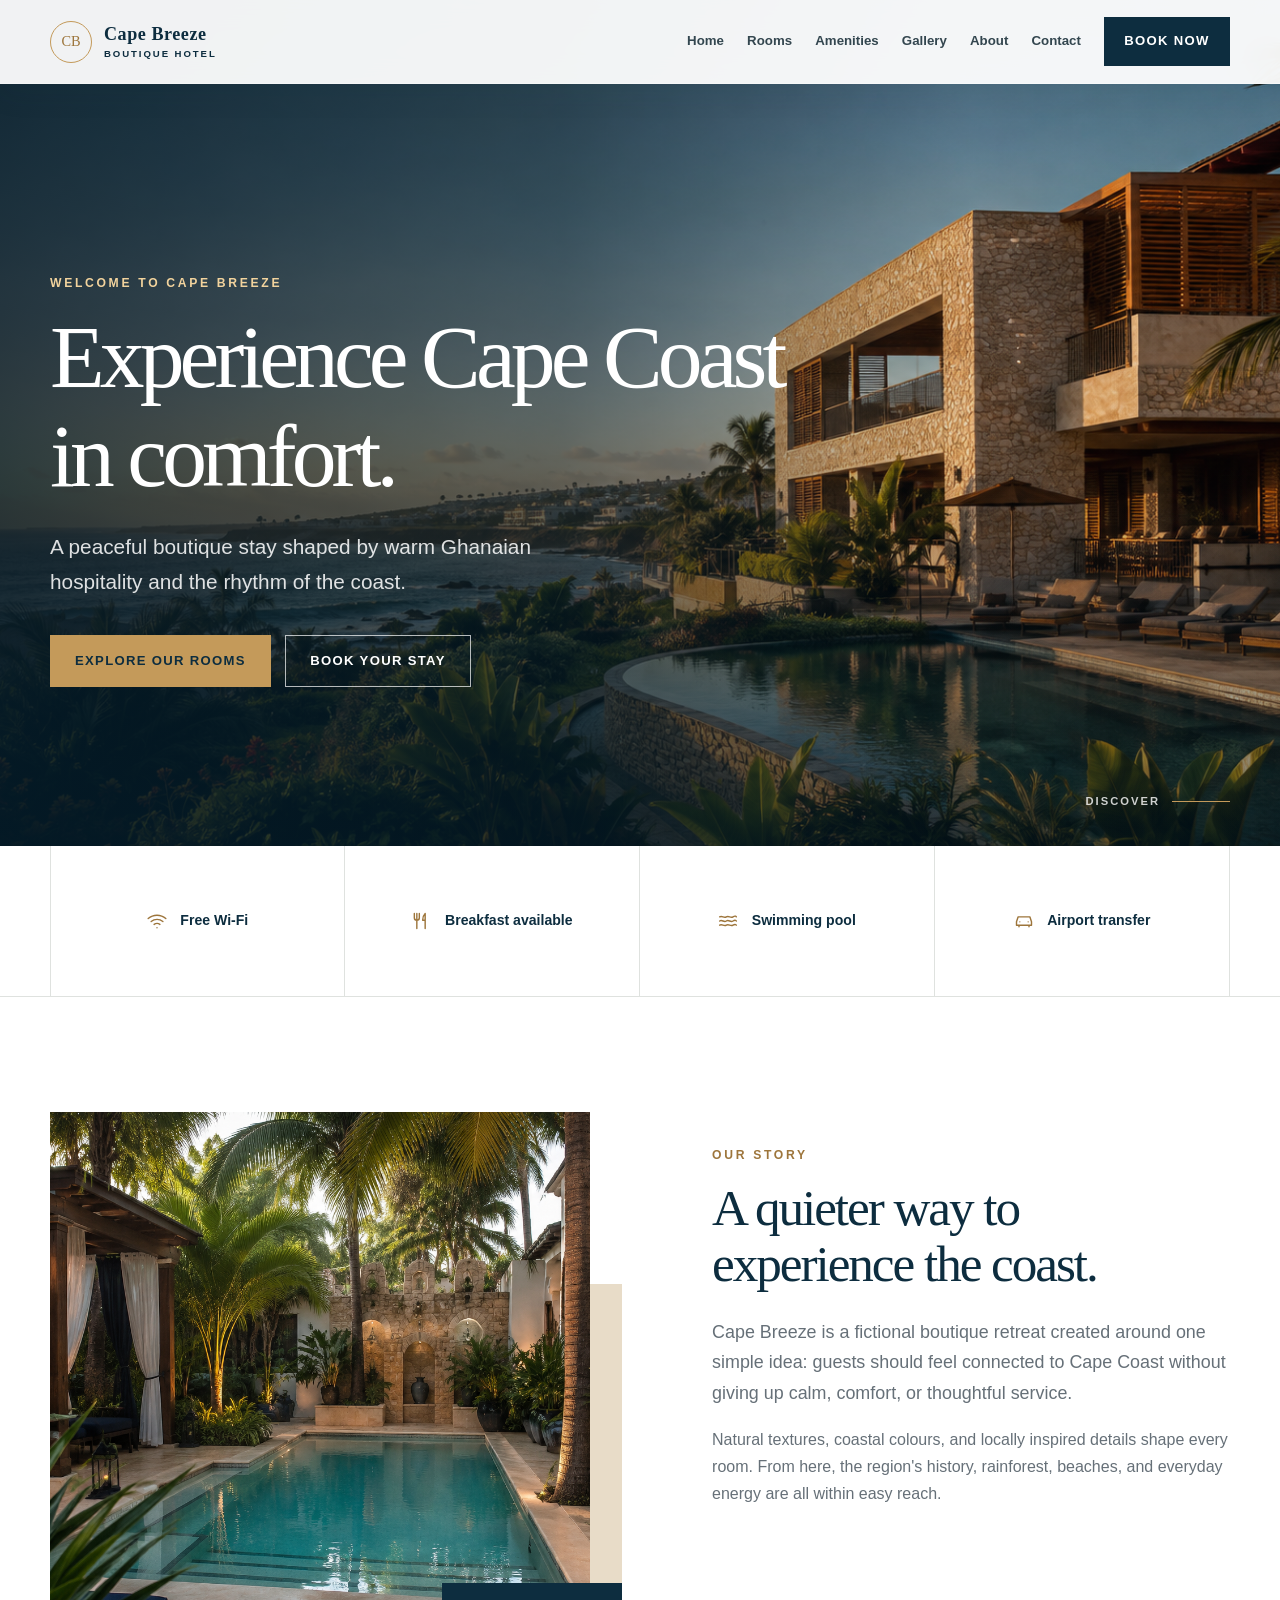
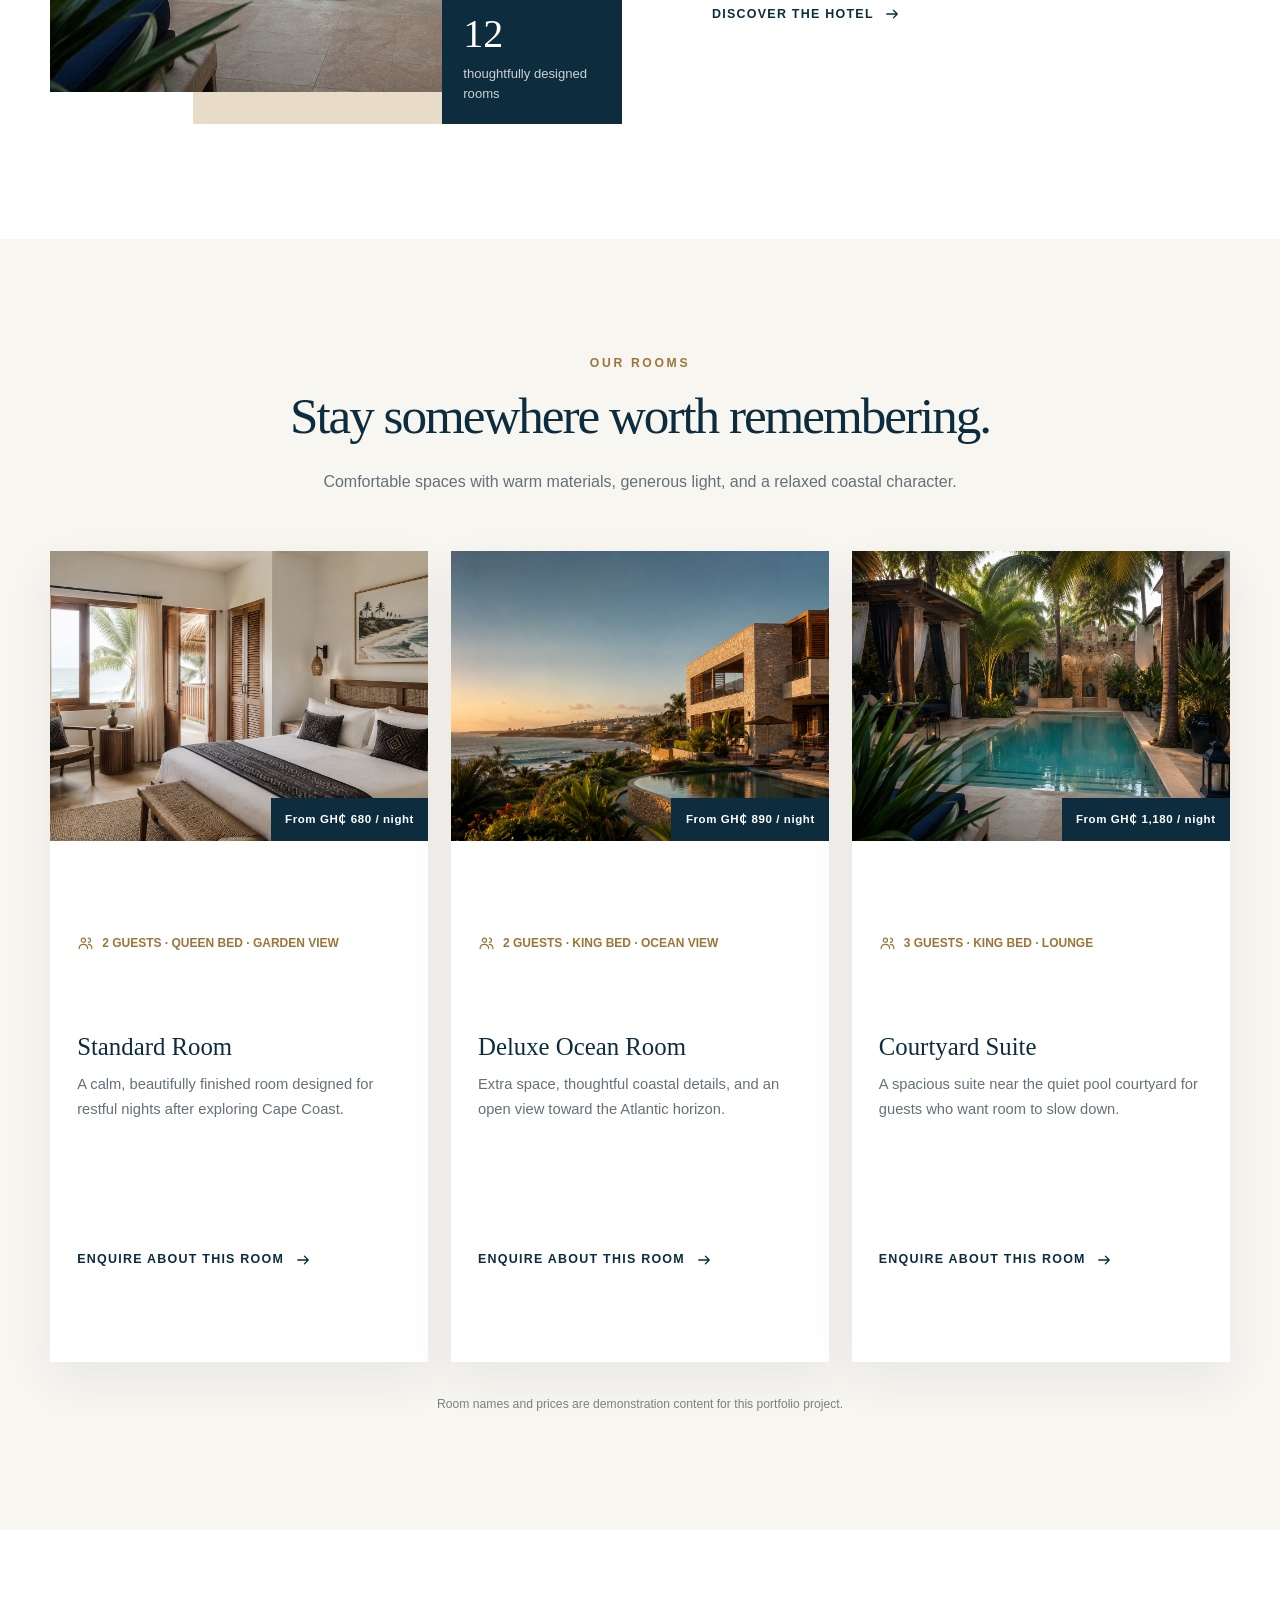
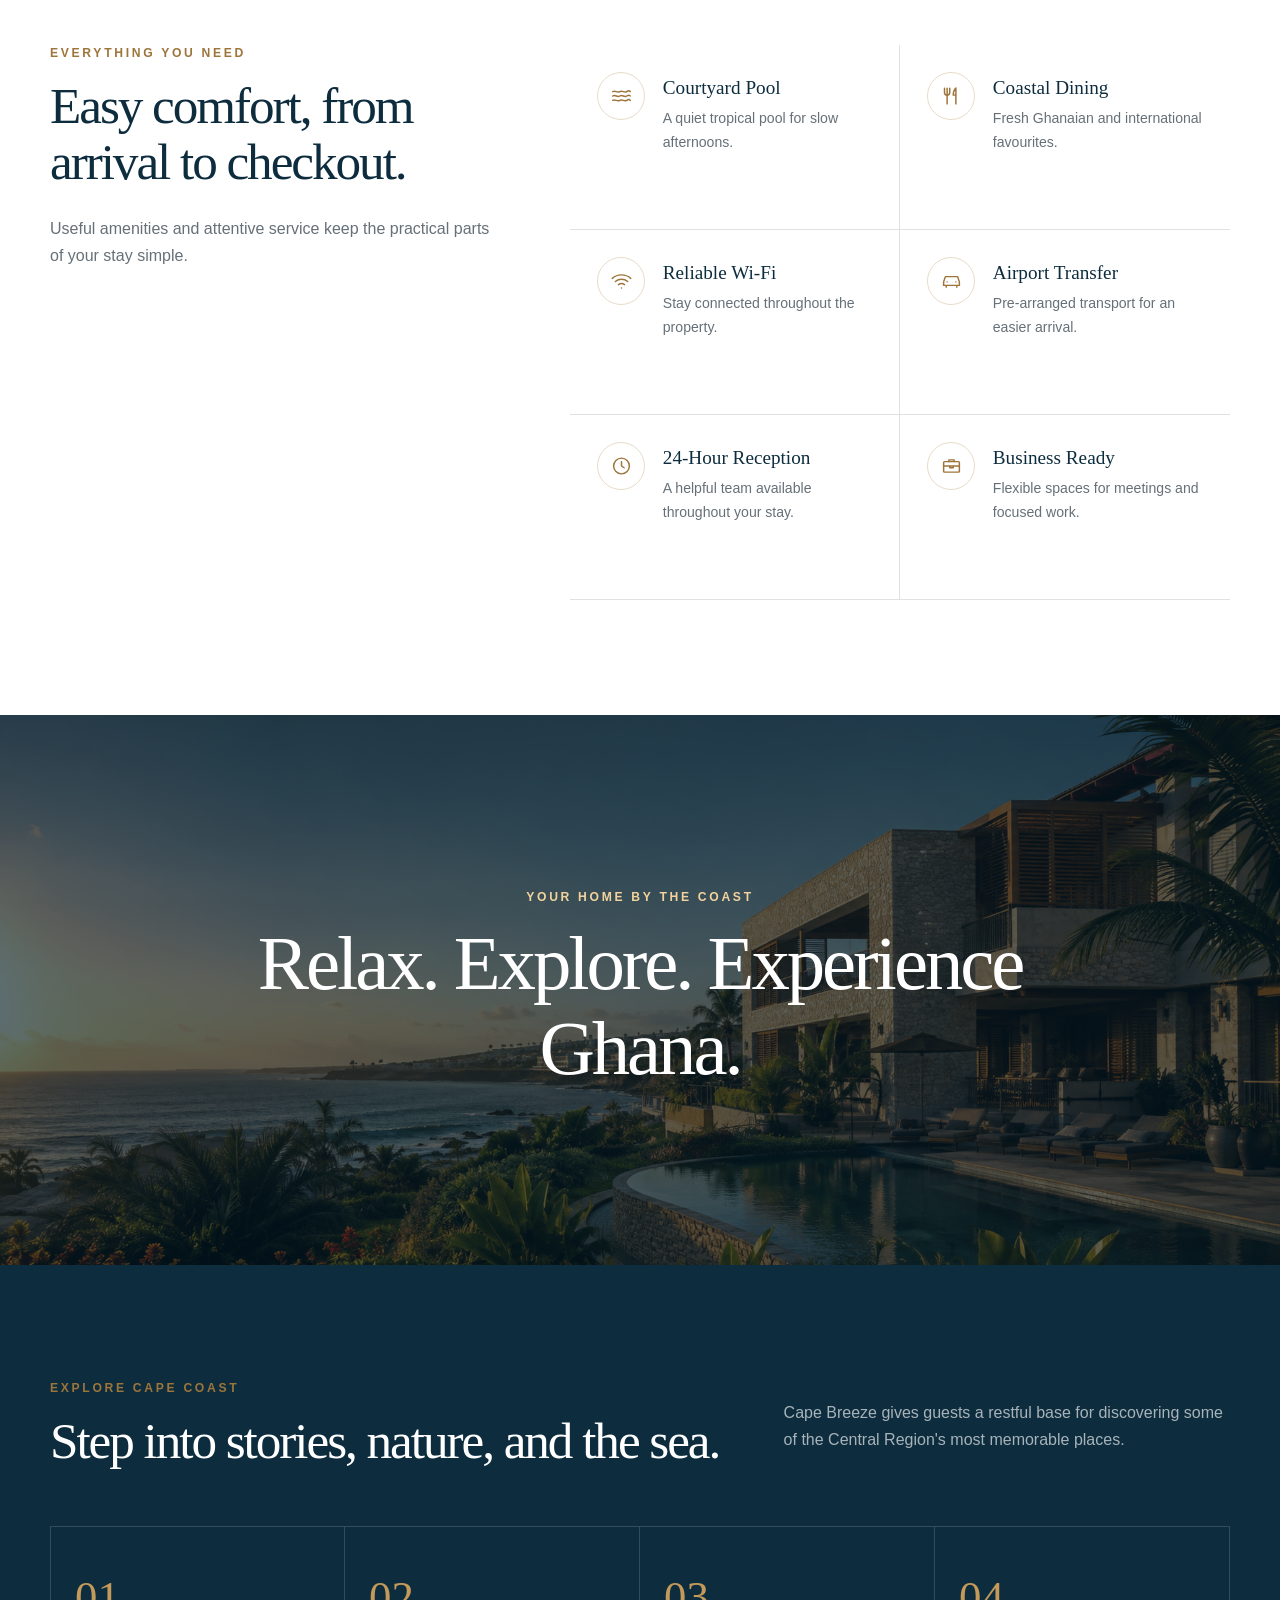
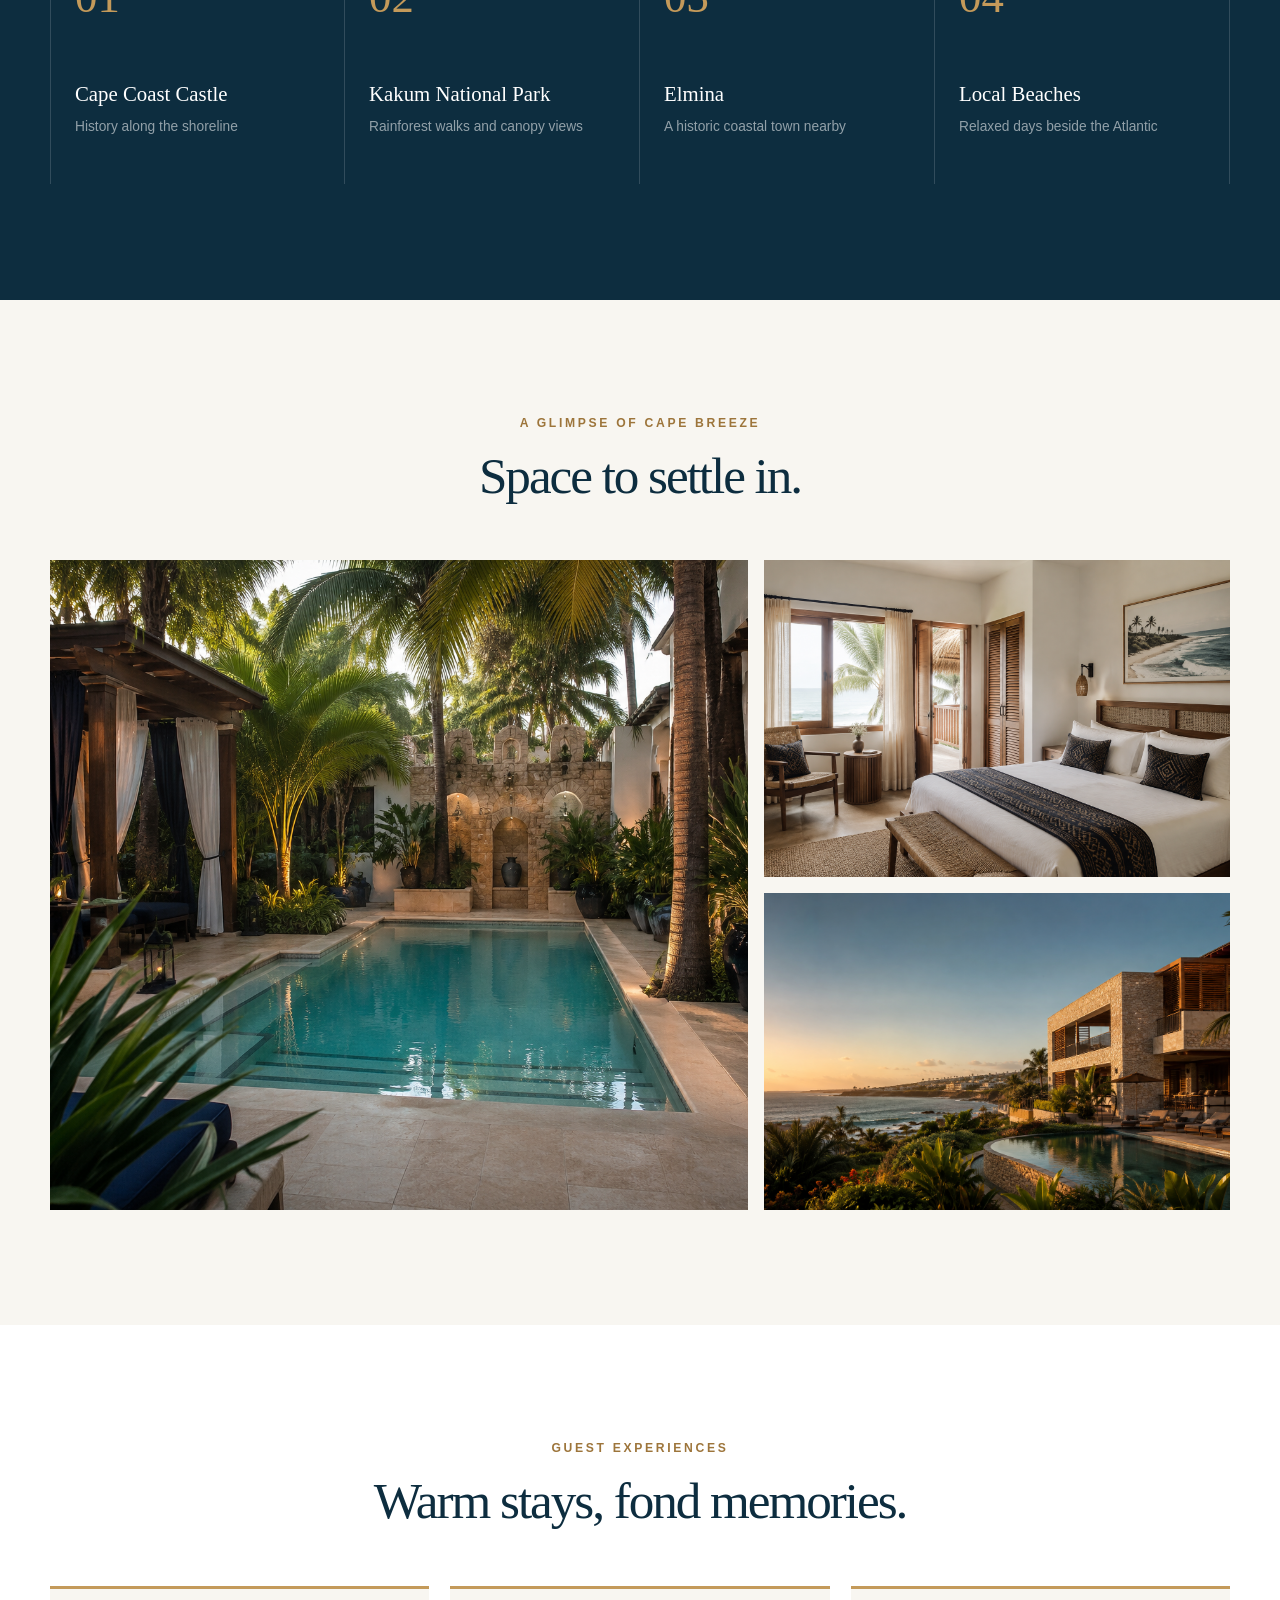
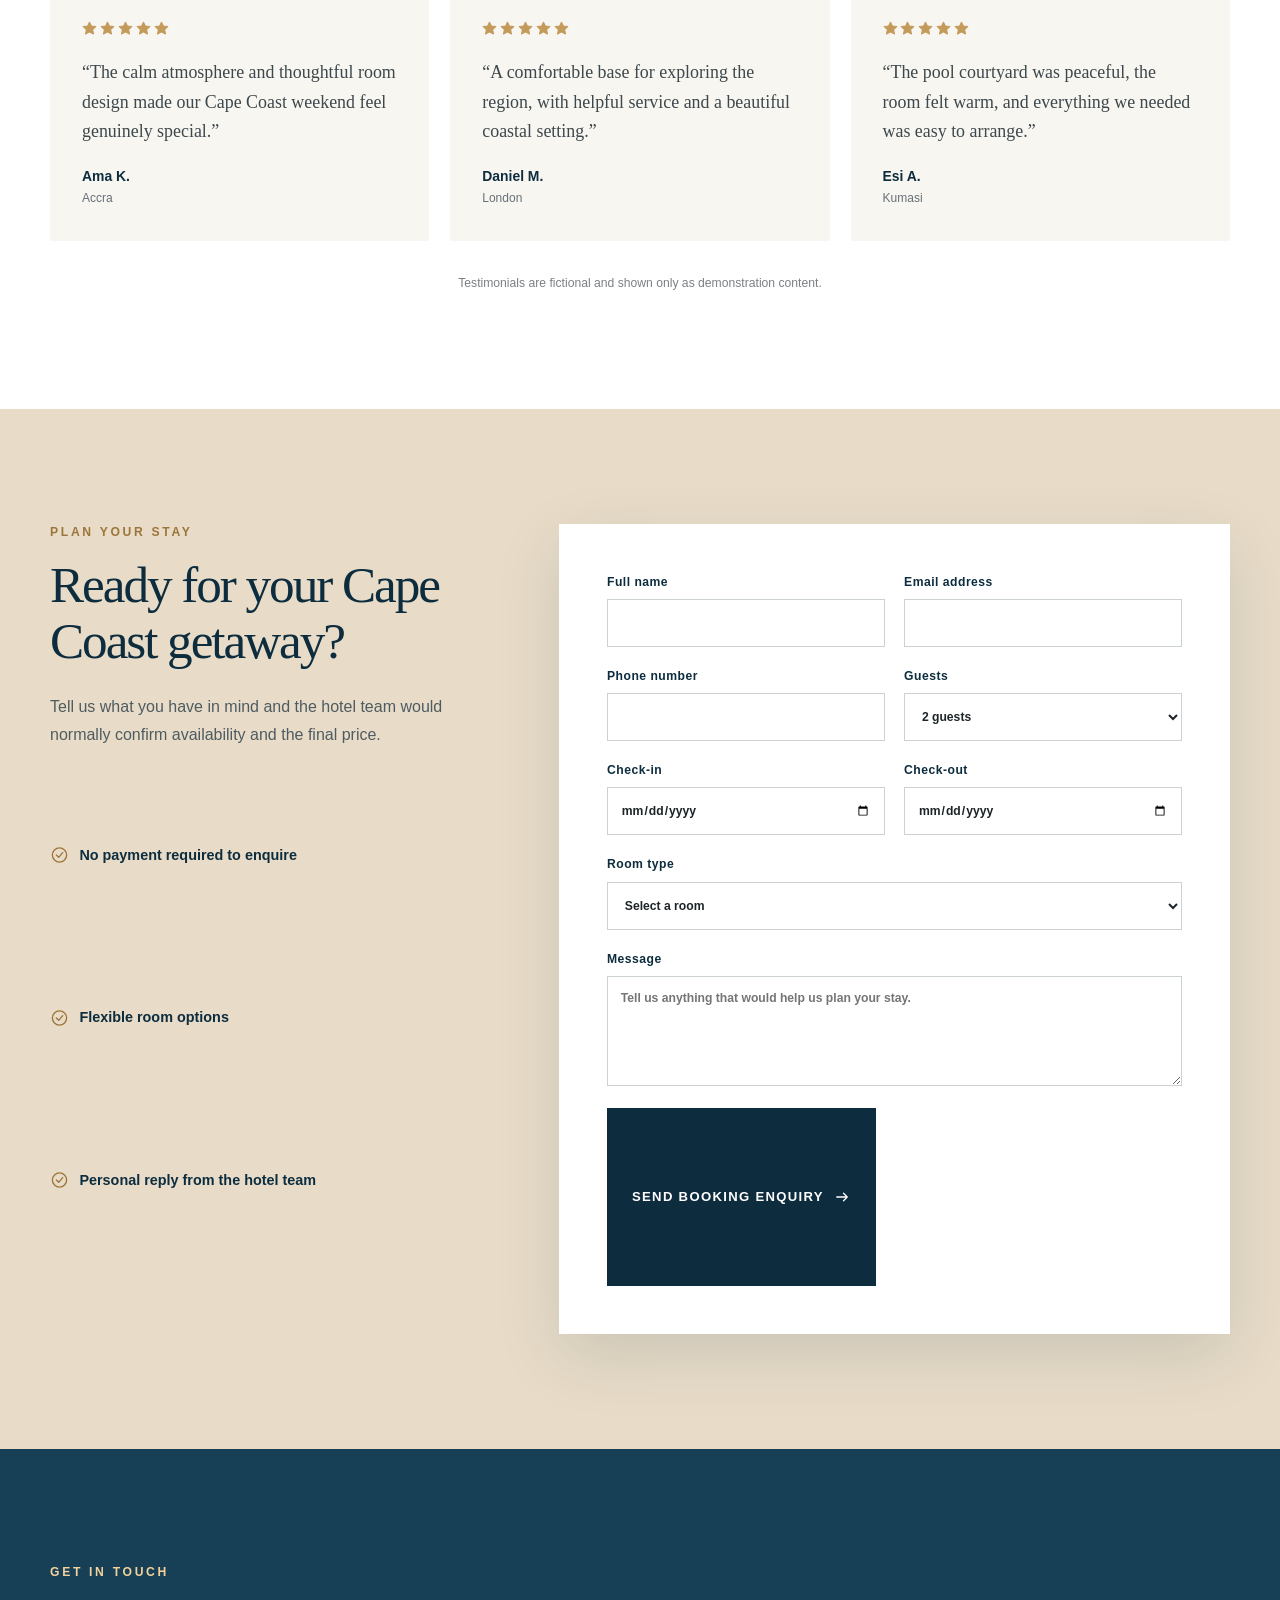
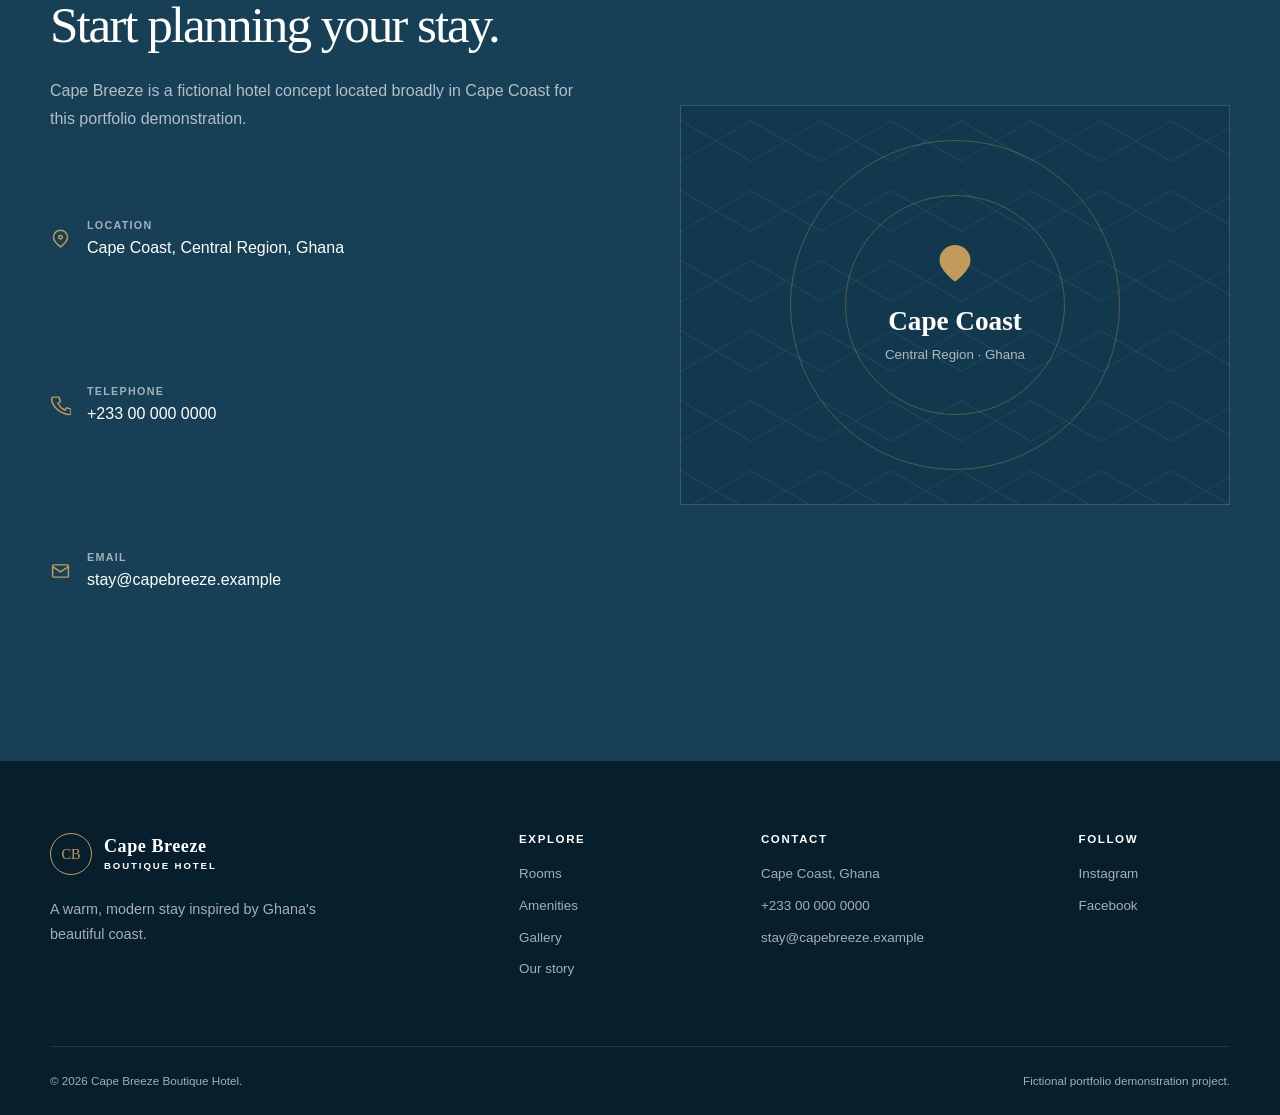
==== index.html @ 054305ce "Update production SEO URLs" ====
<!DOCTYPE html>
<html lang="en-GH">
  <head>
    <meta charset="UTF-8">
    <meta name="viewport" content="width=device-width, initial-scale=1.0">
    <meta name="description" content="Discover peaceful rooms, thoughtful amenities, and warm coastal hospitality at Cape Breeze Boutique Hotel in Cape Coast, Ghana.">
    <meta name="theme-color" content="#0d2d3f">
    <link rel="canonical"
      href="https://hotel-landing-page.patrickankomah4.workers.dev/">
    <meta property="og:title" content="Cape Breeze Boutique Hotel">
    <meta property="og:description" content="A peaceful boutique stay shaped by warm Ghanaian hospitality and the rhythm of the coast.">
    <meta property="og:type" content="website">
    <meta property="og:url"
      content="https://hotel-landing-page.patrickankomah4.workers.dev/"
    >
    <meta
      property="og:image"
      content="https://hotel-landing-page.patrickankomah4.workers.dev/assets/images/hotel-exterior.png"
    >
    <meta
      property="og:image:alt"
      content="Exterior view of Cape Breeze Boutique Hotel"
    >
    <title>Cape Breeze Boutique Hotel | Cape Coast, Ghana</title>
    <link rel="icon" href="assets/icons/favicon.svg" type="image/svg+xml">
    <link rel="stylesheet" href="css/style.css">
    <script src="js/main.js" defer></script>
  </head>
  <body>
    <svg class="svg-symbols" aria-hidden="true">
      <symbol id="icon-wifi" viewBox="0 0 24 24"><path d="M5 12.55a11 11 0 0 1 14.08 0M1.42 9a16 16 0 0 1 21.16 0M8.53 16.11a6 6 0 0 1 6.95 0M12 20h.01"/></symbol>
      <symbol id="icon-dining" viewBox="0 0 24 24"><path d="M7 3v8M4 3v5a3 3 0 0 0 6 0V3M7 11v10M17 3v18M17 3c-2 2-3 5-3 8h3"/></symbol>
      <symbol id="icon-waves" viewBox="0 0 24 24"><path d="M2 7c3-2 5 2 8 0s5 2 8 0 4 0 4 0M2 12c3-2 5 2 8 0s5 2 8 0 4 0 4 0M2 17c3-2 5 2 8 0s5 2 8 0 4 0 4 0"/></symbol>
      <symbol id="icon-car" viewBox="0 0 24 24"><path d="M5 17h14M6 17v2M18 17v2M3 13l2-6h14l2 6v4H3zM7 13h.01M17 13h.01"/></symbol>
      <symbol id="icon-clock" viewBox="0 0 24 24"><circle cx="12" cy="12" r="9"/><path d="M12 7v5l3 2"/></symbol>
      <symbol id="icon-briefcase" viewBox="0 0 24 24"><rect x="3" y="7" width="18" height="12" rx="1"/><path d="M9 7V5h6v2M3 12h18M10 12v2h4v-2"/></symbol>
      <symbol id="icon-users" viewBox="0 0 24 24"><circle cx="9" cy="8" r="3"/><path d="M3 20c0-4 2-6 6-6s6 2 6 6M16 5a3 3 0 0 1 0 6M16 14c3 0 5 2 5 6"/></symbol>
      <symbol id="icon-arrow" viewBox="0 0 24 24"><path d="M5 12h14M14 7l5 5-5 5"/></symbol>
      <symbol id="icon-check" viewBox="0 0 24 24"><circle cx="12" cy="12" r="9"/><path d="m8 12 3 3 5-6"/></symbol>
      <symbol id="icon-pin" viewBox="0 0 24 24"><path d="M20 10c0 5-8 11-8 11S4 15 4 10a8 8 0 1 1 16 0z"/><circle cx="12" cy="10" r="2"/></symbol>
      <symbol id="icon-phone" viewBox="0 0 24 24"><path d="M6 3h4l2 5-3 2c2 4 4 6 8 8l2-3 5 2v4c0 1-1 2-2 2C11 22 2 13 2 5c0-1 1-2 2-2z"/></symbol>
      <symbol id="icon-mail" viewBox="0 0 24 24"><rect x="3" y="5" width="18" height="14" rx="1"/><path d="m3 7 9 6 9-6"/></symbol>
      <symbol id="icon-star" viewBox="0 0 24 24"><path d="m12 2 3 6 7 .9-5 4.8 1.3 7-6.3-3.3-6.3 3.3 1.3-7-5-4.8L9 8z"/></symbol>
    </svg>

    <header class="site-header">
      <a class="brand" href="#home" aria-label="Cape Breeze home">
        <span class="brand-mark" aria-hidden="true">CB</span>
        <span><strong>Cape Breeze</strong><small>Boutique Hotel</small></span>
      </a>

      <button class="menu-button" id="menuButton" type="button" aria-label="Open navigation" aria-expanded="false" aria-controls="mainNavigation">
        <span class="menu-icon" aria-hidden="true"></span>
      </button>

      <nav class="nav-links" id="mainNavigation" aria-label="Main navigation">
        <a href="#home">Home</a>
        <a href="#rooms">Rooms</a>
        <a href="#amenities">Amenities</a>
        <a href="#gallery">Gallery</a>
        <a href="#about">About</a>
        <a href="#contact">Contact</a>
        <a class="button button-small" href="#booking">Book now</a>
      </nav>
    </header>

    <main>
      <section class="hero" id="home" aria-labelledby="hero-title">
        <img class="hero-image" src="assets/images/hotel-exterior.png" alt="Cape Breeze hotel overlooking the Atlantic coast at sunset">
        <div class="hero-overlay"></div>
        <div class="hero-content container">
          <p class="eyebrow eyebrow-light">Welcome to Cape Breeze</p>
          <h1 id="hero-title">Experience Cape Coast in comfort.</h1>
          <p class="hero-copy">A peaceful boutique stay shaped by warm Ghanaian hospitality and the rhythm of the coast.</p>
          <div class="hero-actions">
            <a class="button button-gold" href="#rooms">Explore our rooms</a>
            <a class="button button-outline-light" href="#booking">Book your stay</a>
          </div>
        </div>
        <a class="scroll-cue" href="#about" aria-label="Scroll to discover Cape Breeze"><span>Discover</span><span class="scroll-line"></span></a>
      </section>

      <section class="quick-strip" aria-label="Key hotel amenities">
        <div class="container quick-grid">
          <div><svg aria-hidden="true"><use href="#icon-wifi"></use></svg><span>Free Wi-Fi</span></div>
          <div><svg aria-hidden="true"><use href="#icon-dining"></use></svg><span>Breakfast available</span></div>
          <div><svg aria-hidden="true"><use href="#icon-waves"></use></svg><span>Swimming pool</span></div>
          <div><svg aria-hidden="true"><use href="#icon-car"></use></svg><span>Airport transfer</span></div>
        </div>
      </section>

      <section class="section about-section" id="about">
        <div class="container about-grid">
          <div class="image-composition">
            <img src="assets/images/pool-courtyard.png" alt="Peaceful pool courtyard surrounded by tropical plants">
            <span class="image-note"><strong>12</strong> thoughtfully designed rooms</span>
          </div>
          <div class="section-copy">
            <p class="eyebrow">Our story</p>
            <h2>A quieter way to experience the coast.</h2>
            <p class="lead">Cape Breeze is a fictional boutique retreat created around one simple idea: guests should feel connected to Cape Coast without giving up calm, comfort, or thoughtful service.</p>
            <p>Natural textures, coastal colours, and locally inspired details shape every room. From here, the region&apos;s history, rainforest, beaches, and everyday energy are all within easy reach.</p>
            <a class="text-link" href="#amenities">Discover the hotel <svg aria-hidden="true"><use href="#icon-arrow"></use></svg></a>
          </div>
        </div>
      </section>

      <section class="section rooms-section" id="rooms">
        <div class="container">
          <div class="section-heading centered-heading">
            <p class="eyebrow">Our rooms</p>
            <h2>Stay somewhere worth remembering.</h2>
            <p>Comfortable spaces with warm materials, generous light, and a relaxed coastal character.</p>
          </div>

          <div class="rooms-grid">
            <article class="room-card">
              <div class="room-image-wrap"><img src="assets/images/guest-room.png" alt="Standard Room at Cape Breeze Boutique Hotel"><span class="room-price">From GH₵ 680 / night</span></div>
              <div class="room-body">
                <p class="room-details"><svg aria-hidden="true"><use href="#icon-users"></use></svg>2 guests · Queen bed · Garden view</p>
                <h3>Standard Room</h3>
                <p>A calm, beautifully finished room designed for restful nights after exploring Cape Coast.</p>
                <a class="text-link room-enquiry" href="#booking" data-room="Standard Room">Enquire about this room <svg aria-hidden="true"><use href="#icon-arrow"></use></svg></a>
              </div>
            </article>

            <article class="room-card">
              <div class="room-image-wrap"><img src="assets/images/hotel-exterior.png" alt="Deluxe Ocean Room at Cape Breeze Boutique Hotel"><span class="room-price">From GH₵ 890 / night</span></div>
              <div class="room-body">
                <p class="room-details"><svg aria-hidden="true"><use href="#icon-users"></use></svg>2 guests · King bed · Ocean view</p>
                <h3>Deluxe Ocean Room</h3>
                <p>Extra space, thoughtful coastal details, and an open view toward the Atlantic horizon.</p>
                <a class="text-link room-enquiry" href="#booking" data-room="Deluxe Ocean Room">Enquire about this room <svg aria-hidden="true"><use href="#icon-arrow"></use></svg></a>
              </div>
            </article>

            <article class="room-card">
              <div class="room-image-wrap"><img src="assets/images/pool-courtyard.png" alt="Courtyard Suite at Cape Breeze Boutique Hotel"><span class="room-price">From GH₵ 1,180 / night</span></div>
              <div class="room-body">
                <p class="room-details"><svg aria-hidden="true"><use href="#icon-users"></use></svg>3 guests · King bed · Lounge</p>
                <h3>Courtyard Suite</h3>
                <p>A spacious suite near the quiet pool courtyard for guests who want room to slow down.</p>
                <a class="text-link room-enquiry" href="#booking" data-room="Courtyard Suite">Enquire about this room <svg aria-hidden="true"><use href="#icon-arrow"></use></svg></a>
              </div>
            </article>
          </div>
          <p class="demo-note">Room names and prices are demonstration content for this portfolio project.</p>
        </div>
      </section>

      <section class="section amenities-section" id="amenities">
        <div class="container amenities-layout">
          <div class="section-heading amenities-intro">
            <p class="eyebrow">Everything you need</p>
            <h2>Easy comfort, from arrival to checkout.</h2>
            <p>Useful amenities and attentive service keep the practical parts of your stay simple.</p>
          </div>
          <div class="amenities-grid">
            <article class="amenity"><span class="icon-circle"><svg aria-hidden="true"><use href="#icon-waves"></use></svg></span><div><h3>Courtyard Pool</h3><p>A quiet tropical pool for slow afternoons.</p></div></article>
            <article class="amenity"><span class="icon-circle"><svg aria-hidden="true"><use href="#icon-dining"></use></svg></span><div><h3>Coastal Dining</h3><p>Fresh Ghanaian and international favourites.</p></div></article>
            <article class="amenity"><span class="icon-circle"><svg aria-hidden="true"><use href="#icon-wifi"></use></svg></span><div><h3>Reliable Wi-Fi</h3><p>Stay connected throughout the property.</p></div></article>
            <article class="amenity"><span class="icon-circle"><svg aria-hidden="true"><use href="#icon-car"></use></svg></span><div><h3>Airport Transfer</h3><p>Pre-arranged transport for an easier arrival.</p></div></article>
            <article class="amenity"><span class="icon-circle"><svg aria-hidden="true"><use href="#icon-clock"></use></svg></span><div><h3>24-Hour Reception</h3><p>A helpful team available throughout your stay.</p></div></article>
            <article class="amenity"><span class="icon-circle"><svg aria-hidden="true"><use href="#icon-briefcase"></use></svg></span><div><h3>Business Ready</h3><p>Flexible spaces for meetings and focused work.</p></div></article>
          </div>
        </div>
      </section>

      <section class="feature-banner" aria-label="Coastal hotel experience">
        <img src="assets/images/hotel-exterior.png" alt="View across the coast beside Cape Breeze">
        <div class="feature-overlay"></div>
        <div class="feature-copy"><p class="eyebrow eyebrow-light">Your home by the coast</p><h2>Relax. Explore. Experience Ghana.</h2></div>
      </section>

      <section class="section destinations-section">
        <div class="container">
          <div class="section-heading split-heading">
            <div><p class="eyebrow">Explore Cape Coast</p><h2>Step into stories, nature, and the sea.</h2></div>
            <p>Cape Breeze gives guests a restful base for discovering some of the Central Region&apos;s most memorable places.</p>
          </div>
          <div class="destination-grid">
            <article class="destination-card"><span>01</span><h3>Cape Coast Castle</h3><p>History along the shoreline</p></article>
            <article class="destination-card"><span>02</span><h3>Kakum National Park</h3><p>Rainforest walks and canopy views</p></article>
            <article class="destination-card"><span>03</span><h3>Elmina</h3><p>A historic coastal town nearby</p></article>
            <article class="destination-card"><span>04</span><h3>Local Beaches</h3><p>Relaxed days beside the Atlantic</p></article>
          </div>
        </div>
      </section>

      <section class="section gallery-section" id="gallery">
        <div class="container">
          <div class="section-heading centered-heading"><p class="eyebrow">A glimpse of Cape Breeze</p><h2>Space to settle in.</h2></div>
          <div class="gallery-grid">
            <figure class="gallery-large"><img src="assets/images/pool-courtyard.png" alt="Tropical courtyard swimming pool" loading="lazy"></figure>
            <figure><img src="assets/images/guest-room.png" alt="Guest room with coastal details" loading="lazy"></figure>
            <figure><img src="assets/images/hotel-exterior.png" alt="Hotel and Atlantic coast at sunset" loading="lazy"></figure>
          </div>
        </div>
      </section>

      <section class="section testimonials-section">
        <div class="container">
          <div class="section-heading centered-heading"><p class="eyebrow">Guest experiences</p><h2>Warm stays, fond memories.</h2></div>
          <div class="testimonials-grid">
            <blockquote><div class="stars" aria-label="Five stars"><svg><use href="#icon-star"></use></svg><svg><use href="#icon-star"></use></svg><svg><use href="#icon-star"></use></svg><svg><use href="#icon-star"></use></svg><svg><use href="#icon-star"></use></svg></div><p>“The calm atmosphere and thoughtful room design made our Cape Coast weekend feel genuinely special.”</p><footer><strong>Ama K.</strong><span>Accra</span></footer></blockquote>
            <blockquote><div class="stars" aria-label="Five stars"><svg><use href="#icon-star"></use></svg><svg><use href="#icon-star"></use></svg><svg><use href="#icon-star"></use></svg><svg><use href="#icon-star"></use></svg><svg><use href="#icon-star"></use></svg></div><p>“A comfortable base for exploring the region, with helpful service and a beautiful coastal setting.”</p><footer><strong>Daniel M.</strong><span>London</span></footer></blockquote>
            <blockquote><div class="stars" aria-label="Five stars"><svg><use href="#icon-star"></use></svg><svg><use href="#icon-star"></use></svg><svg><use href="#icon-star"></use></svg><svg><use href="#icon-star"></use></svg><svg><use href="#icon-star"></use></svg></div><p>“The pool courtyard was peaceful, the room felt warm, and everything we needed was easy to arrange.”</p><footer><strong>Esi A.</strong><span>Kumasi</span></footer></blockquote>
          </div>
          <p class="demo-note">Testimonials are fictional and shown only as demonstration content.</p>
        </div>
      </section>

      <section class="section booking-section" id="booking">
        <div class="container booking-grid">
          <div class="booking-copy">
            <p class="eyebrow">Plan your stay</p>
            <h2>Ready for your Cape Coast getaway?</h2>
            <p>Tell us what you have in mind and the hotel team would normally confirm availability and the final price.</p>
            <ul>
              <li><svg aria-hidden="true"><use href="#icon-check"></use></svg>No payment required to enquire</li>
              <li><svg aria-hidden="true"><use href="#icon-check"></use></svg>Flexible room options</li>
              <li><svg aria-hidden="true"><use href="#icon-check"></use></svg>Personal reply from the hotel team</li>
            </ul>
          </div>

          <form class="booking-form" id="bookingForm">
            <div class="form-grid">
              <label>Full name<input name="name" type="text" autocomplete="name" required></label>
              <label>Email address<input name="email" type="email" autocomplete="email" required></label>
              <label>Phone number<input name="phone" type="tel" autocomplete="tel" required></label>
              <label>Guests<select name="guests"><option value="1">1 guest</option><option value="2" selected>2 guests</option><option value="3">3 guests</option><option value="4">4+ guests</option></select></label>
              <label>Check-in<input id="checkin" name="checkin" type="date" required></label>
              <label>Check-out<input id="checkout" name="checkout" type="date" required></label>
              <label class="full-field">Room type<select id="roomType" name="room" required><option value="" selected disabled>Select a room</option><option>Standard Room</option><option>Deluxe Ocean Room</option><option>Courtyard Suite</option></select></label>
              <label class="full-field">Message<textarea name="message" rows="4" placeholder="Tell us anything that would help us plan your stay."></textarea></label>
            </div>
            <button class="button form-button" type="submit">Send booking enquiry <svg aria-hidden="true"><use href="#icon-arrow"></use></svg></button>
            <p class="form-success" id="formSuccess" role="status" hidden><svg aria-hidden="true"><use href="#icon-check"></use></svg>Your form passed validation. This portfolio demo does not send a real reservation.</p>
          </form>
        </div>
      </section>

      <section class="section contact-section" id="contact">
        <div class="container contact-grid">
          <div>
            <p class="eyebrow eyebrow-light">Get in touch</p>
            <h2>Start planning your stay.</h2>
            <p class="contact-intro">Cape Breeze is a fictional hotel concept located broadly in Cape Coast for this portfolio demonstration.</p>
            <div class="contact-list">
              <p><svg aria-hidden="true"><use href="#icon-pin"></use></svg><span><strong>Location</strong>Cape Coast, Central Region, Ghana</span></p>
              <p><svg aria-hidden="true"><use href="#icon-phone"></use></svg><span><strong>Telephone</strong>+233 00 000 0000</span></p>
              <p><svg aria-hidden="true"><use href="#icon-mail"></use></svg><span><strong>Email</strong>stay@capebreeze.example</span></p>
            </div>
          </div>
          <div class="map-card" aria-label="Cape Coast location illustration">
            <span class="map-ring map-ring-one"></span><span class="map-ring map-ring-two"></span>
            <svg aria-hidden="true"><use href="#icon-pin"></use></svg><strong>Cape Coast</strong><small>Central Region · Ghana</small>
          </div>
        </div>
      </section>
    </main>

    <footer class="footer">
      <div class="container footer-grid">
        <div class="footer-brand"><a class="brand brand-light" href="#home"><span class="brand-mark">CB</span><span><strong>Cape Breeze</strong><small>Boutique Hotel</small></span></a><p>A warm, modern stay inspired by Ghana&apos;s beautiful coast.</p></div>
        <div><h3>Explore</h3><a href="#rooms">Rooms</a><a href="#amenities">Amenities</a><a href="#gallery">Gallery</a><a href="#about">Our story</a></div>
        <div><h3>Contact</h3><p>Cape Coast, Ghana</p><p>+233 00 000 0000</p><p>stay@capebreeze.example</p></div>
        <div><h3>Follow</h3><p>Instagram</p><p>Facebook</p></div>
      </div>
      <div class="container footer-bottom"><p>© 2026 Cape Breeze Boutique Hotel.</p><p>Fictional portfolio demonstration project.</p></div>
    </footer>
  </body>
</html>
---- css/style.css ----
:root {
  --navy: #0d2d3f;
  --navy-light: #173f55;
  --gold: #c49a5a;
  --gold-dark: #9d753b;
  --sand: #e8dcc8;
  --cream: #f8f6f1;
  --white: #ffffff;
  --ink: #1d2529;
  --muted: #667078;
  --line: #dfe2df;
  --background: #ffffff;
  --foreground: #1d2529;
  --card: #ffffff;
  --card-foreground: #1d2529;
  --popover: #ffffff;
  --popover-foreground: #1d2529;
  --primary: #0d2d3f;
  --primary-foreground: #ffffff;
  --secondary: #e8dcc8;
  --secondary-foreground: #0d2d3f;
  --muted-foreground: #667078;
  --accent: #c49a5a;
  --accent-foreground: #0d2d3f;
  --destructive: #b42318;
  --border: #dfe2df;
  --input: #c9cfcc;
  --ring: #c49a5a;
  --radius: 0.25rem;
}

* {
  box-sizing: border-box;
}

.svg-symbols {
  position: absolute;
  width: 0;
  height: 0;
  overflow: hidden;
}

svg {
  fill: none;
  stroke: currentColor;
  stroke-linecap: round;
  stroke-linejoin: round;
  stroke-width: 1.7;
}

html {
  scroll-behavior: smooth;
  scroll-padding-top: 84px;
}

body {
  margin: 0;
  background: var(--white);
  color: var(--ink);
  font-family: "Inter", "Segoe UI", Arial, sans-serif;
  font-size: 1rem;
  line-height: 1.7;
}

body,
button,
input,
select,
textarea {
  -webkit-font-smoothing: antialiased;
}

a {
  color: inherit;
  text-decoration: none;
}

img {
  display: block;
  max-width: 100%;
}

button,
input,
select,
textarea {
  font: inherit;
}

h1,
h2,
h3,
p {
  margin-top: 0;
}

h1,
h2,
h3 {
  color: var(--navy);
  font-family: Georgia, "Times New Roman", serif;
  font-weight: 500;
  line-height: 1.1;
}

h1 {
  font-size: clamp(3.5rem, 7vw, 6.8rem);
  letter-spacing: -0.055em;
}

h2 {
  font-size: clamp(2.5rem, 4vw, 4.2rem);
  letter-spacing: -0.04em;
}

h3 {
  font-size: 1.55rem;
}

.container {
  width: min(1180px, calc(100% - 40px));
  margin-inline: auto;
}

.section {
  padding-block: clamp(5rem, 9vw, 8rem);
}

.eyebrow {
  margin-bottom: 1rem;
  color: var(--gold-dark);
  font-size: 0.76rem;
  font-weight: 700;
  letter-spacing: 0.22em;
  line-height: 1.4;
  text-transform: uppercase;
}

.eyebrow-light {
  color: #f2d39d;
}

.button {
  display: inline-flex;
  min-height: 52px;
  align-items: center;
  justify-content: center;
  gap: 0.6rem;
  border: 1px solid var(--navy);
  background: var(--navy);
  color: var(--white);
  cursor: pointer;
  font-size: 0.82rem;
  font-weight: 700;
  letter-spacing: 0.1em;
  padding: 0.8rem 1.5rem;
  text-transform: uppercase;
  transition: background 180ms ease, border-color 180ms ease, color 180ms ease, transform 180ms ease;
}

.button:hover {
  background: var(--navy-light);
  border-color: var(--navy-light);
  transform: translateY(-2px);
}

.button:focus-visible,
a:focus-visible,
input:focus-visible,
select:focus-visible,
textarea:focus-visible,
button:focus-visible {
  outline: 3px solid var(--gold);
  outline-offset: 3px;
}

.button-small {
  min-height: 44px;
  padding-inline: 1.2rem;
  color: var(--white) !important;
}

.site-header {
  position: fixed;
  z-index: 50;
  top: 0;
  right: 0;
  left: 0;
  display: flex;
  min-height: 84px;
  align-items: center;
  justify-content: space-between;
  border-bottom: 1px solid rgba(255, 255, 255, 0.24);
  background: rgba(255, 255, 255, 0.94);
  box-shadow: 0 10px 30px rgba(13, 45, 63, 0.08);
  padding: 0.75rem max(24px, calc((100vw - 1180px) / 2));
  backdrop-filter: blur(14px);
}

.brand {
  display: inline-flex;
  align-items: center;
  gap: 0.75rem;
  color: var(--navy);
  line-height: 1;
}

.brand-mark {
  display: inline-grid;
  width: 42px;
  height: 42px;
  place-items: center;
  border: 1px solid var(--gold);
  border-radius: 50%;
  color: var(--gold-dark);
  font-family: Georgia, "Times New Roman", serif;
  font-size: 0.9rem;
}

.brand strong,
.brand small {
  display: block;
}

.brand strong {
  font-family: Georgia, "Times New Roman", serif;
  font-size: 1.13rem;
  letter-spacing: 0.03em;
}

.brand small {
  margin-top: 0.35rem;
  font-size: 0.6rem;
  font-weight: 700;
  letter-spacing: 0.2em;
  text-transform: uppercase;
}

.nav-links {
  display: flex;
  align-items: center;
  gap: 1.45rem;
}

.nav-links > a:not(.button) {
  position: relative;
  color: #33464f;
  font-size: 0.83rem;
  font-weight: 600;
}

.nav-links > a:not(.button)::after {
  position: absolute;
  right: 0;
  bottom: -8px;
  left: 0;
  height: 1px;
  background: var(--gold);
  content: "";
  transform: scaleX(0);
  transition: transform 180ms ease;
}

.nav-links > a:not(.button):hover::after {
  transform: scaleX(1);
}

.menu-button {
  display: none;
  width: 44px;
  height: 44px;
  place-items: center;
  border: 1px solid var(--line);
  background: var(--white);
  color: var(--navy);
}

.menu-icon,
.menu-icon::before,
.menu-icon::after {
  display: block;
  width: 22px;
  height: 2px;
  background: currentColor;
  content: "";
  transition: transform 180ms ease, opacity 180ms ease;
}

.menu-icon {
  position: relative;
}

.menu-icon::before {
  position: absolute;
  top: -7px;
}

.menu-icon::after {
  position: absolute;
  top: 7px;
}

.menu-button.is-open .menu-icon {
  background: transparent;
}

.menu-button.is-open .menu-icon::before {
  top: 0;
  transform: rotate(45deg);
}

.menu-button.is-open .menu-icon::after {
  top: 0;
  transform: rotate(-45deg);
}

.hero {
  position: relative;
  display: grid;
  min-height: 94svh;
  align-items: center;
  overflow: hidden;
  padding-top: 84px;
}

.hero-image,
.hero-overlay {
  position: absolute;
  width: 100%;
  height: 100%;
  inset: 0;
}

.hero-image {
  object-fit: cover;
  object-position: center;
}

.hero-overlay {
  background:
    linear-gradient(90deg, rgba(4, 27, 40, 0.84) 0%, rgba(4, 27, 40, 0.56) 44%, rgba(4, 27, 40, 0.08) 76%),
    linear-gradient(0deg, rgba(4, 27, 40, 0.5) 0%, transparent 45%);
}

.hero-content {
  position: relative;
  z-index: 2;
  padding-block: 7rem 5rem;
}

.hero h1 {
  max-width: 800px;
  margin-bottom: 1.5rem;
  color: var(--white);
}

.hero-copy {
  max-width: 570px;
  margin-bottom: 2.2rem;
  color: rgba(255, 255, 255, 0.86);
  font-size: clamp(1.05rem, 2vw, 1.3rem);
}

.hero-actions {
  display: flex;
  flex-wrap: wrap;
  gap: 0.9rem;
}

.button-gold {
  border-color: var(--gold);
  background: var(--gold);
  color: var(--navy);
}

.button-gold:hover {
  border-color: #d3ae73;
  background: #d3ae73;
}

.button-outline-light {
  border-color: rgba(255, 255, 255, 0.7);
  background: transparent;
}

.button-outline-light:hover {
  border-color: var(--white);
  background: var(--white);
  color: var(--navy);
}

.scroll-cue {
  position: absolute;
  z-index: 2;
  right: max(24px, calc((100vw - 1180px) / 2));
  bottom: 2.2rem;
  display: flex;
  align-items: center;
  gap: 0.75rem;
  color: rgba(255, 255, 255, 0.8);
  font-size: 0.7rem;
  font-weight: 700;
  letter-spacing: 0.18em;
  text-transform: uppercase;
}

.scroll-line {
  display: block;
  width: 58px;
  height: 1px;
  background: var(--gold);
}

.quick-strip {
  border-bottom: 1px solid var(--line);
  background: var(--white);
}

.quick-grid {
  display: grid;
  grid-template-columns: repeat(4, 1fr);
}

.quick-grid > div {
  display: flex;
  min-height: 108px;
  align-items: center;
  justify-content: center;
  gap: 0.85rem;
  border-right: 1px solid var(--line);
  color: var(--navy);
  font-size: 0.88rem;
  font-weight: 700;
}

.quick-grid > div:first-child {
  border-left: 1px solid var(--line);
}

.quick-grid svg {
  width: 20px;
  color: var(--gold-dark);
}

.about-grid {
  display: grid;
  align-items: center;
  gap: clamp(3rem, 7vw, 7rem);
  grid-template-columns: 1.05fr 0.95fr;
}

.image-composition {
  position: relative;
  padding: 0 2rem 2rem 0;
}

.image-composition::after {
  position: absolute;
  z-index: -1;
  right: 0;
  bottom: 0;
  width: 75%;
  height: 72%;
  background: var(--sand);
  content: "";
}

.image-composition img {
  width: 100%;
  min-height: 580px;
  object-fit: cover;
}

.image-note {
  position: absolute;
  right: 0;
  bottom: 0;
  max-width: 180px;
  background: var(--navy);
  color: rgba(255, 255, 255, 0.78);
  font-size: 0.82rem;
  line-height: 1.5;
  padding: 1.3rem;
}

.image-note strong {
  display: block;
  color: var(--white);
  font-family: Georgia, "Times New Roman", serif;
  font-size: 2.5rem;
  font-weight: 500;
}

.section-copy h2,
.section-heading h2,
.booking-copy h2,
.contact-section h2 {
  margin-bottom: 1.5rem;
}

.section-copy > p:not(.eyebrow),
.section-heading > p:not(.eyebrow) {
  color: var(--muted);
}

.section-copy .lead {
  color: #34464e;
  font-size: 1.12rem;
}

.text-link {
  display: inline-flex;
  align-items: center;
  gap: 0.6rem;
  margin-top: 1rem;
  color: var(--navy);
  font-size: 0.78rem;
  font-weight: 800;
  letter-spacing: 0.1em;
  text-transform: uppercase;
}

.text-link svg {
  width: 18px;
  transition: transform 180ms ease;
}

.text-link:hover svg {
  transform: translateX(5px);
}

.rooms-section,
.gallery-section {
  background: var(--cream);
}

.centered-heading {
  max-width: 720px;
  margin: 0 auto 3.5rem;
  text-align: center;
}

.rooms-grid {
  display: grid;
  gap: 1.4rem;
  grid-template-columns: repeat(3, 1fr);
}

.room-card {
  background: var(--white);
  box-shadow: 0 18px 45px rgba(13, 45, 63, 0.07);
  transition: transform 220ms ease, box-shadow 220ms ease;
}

.room-card:hover {
  box-shadow: 0 24px 60px rgba(13, 45, 63, 0.13);
  transform: translateY(-7px);
}

.room-image-wrap {
  position: relative;
  height: 290px;
  overflow: hidden;
}

.room-image-wrap img {
  width: 100%;
  height: 100%;
  object-fit: cover;
  transition: transform 500ms ease;
}

.room-card:hover .room-image-wrap img {
  transform: scale(1.04);
}

.room-price {
  position: absolute;
  right: 0;
  bottom: 0;
  background: var(--navy);
  color: var(--white);
  font-size: 0.72rem;
  font-weight: 700;
  letter-spacing: 0.05em;
  padding: 0.75rem 0.9rem;
}

.room-body {
  padding: 1.7rem;
}

.room-details {
  display: flex;
  align-items: center;
  gap: 0.5rem;
  margin-bottom: 0.9rem;
  color: var(--gold-dark);
  font-size: 0.75rem;
  font-weight: 700;
  text-transform: uppercase;
}

.room-details svg {
  width: 17px;
}

.room-body h3 {
  margin-bottom: 0.75rem;
}

.room-body > p:not(.room-details) {
  min-height: 82px;
  color: var(--muted);
  font-size: 0.92rem;
}

.demo-note {
  margin: 2rem auto 0;
  color: #7b8083;
  font-size: 0.76rem;
  text-align: center;
}

.amenities-layout {
  display: grid;
  align-items: start;
  gap: 5rem;
  grid-template-columns: 0.8fr 1.2fr;
}

.amenities-intro {
  position: sticky;
  top: 120px;
}

.amenities-grid {
  display: grid;
  gap: 0;
  grid-template-columns: repeat(2, 1fr);
}

.amenity {
  display: flex;
  min-height: 185px;
  align-items: flex-start;
  gap: 1.1rem;
  border-bottom: 1px solid var(--line);
  padding: 1.7rem;
}

.amenity:nth-child(odd) {
  border-right: 1px solid var(--line);
}

.icon-circle {
  display: inline-grid;
  width: 48px;
  height: 48px;
  flex: 0 0 48px;
  place-items: center;
  border: 1px solid var(--sand);
  border-radius: 50%;
  color: var(--gold-dark);
}

.icon-circle svg {
  width: 21px;
}

.amenity h3 {
  margin: 0.3rem 0 0.55rem;
  font-size: 1.2rem;
}

.amenity p {
  margin: 0;
  color: var(--muted);
  font-size: 0.88rem;
}

.feature-banner {
  position: relative;
  display: grid;
  min-height: 550px;
  place-items: center;
  overflow: hidden;
}

.feature-banner img,
.feature-overlay {
  position: absolute;
  width: 100%;
  height: 100%;
  inset: 0;
}

.feature-banner img {
  object-fit: cover;
}

.feature-overlay {
  background: rgba(4, 27, 40, 0.64);
}

.feature-copy {
  position: relative;
  z-index: 1;
  max-width: 900px;
  color: var(--white);
  padding: 2rem;
  text-align: center;
}

.feature-copy h2 {
  margin: 0;
  color: var(--white);
  font-size: clamp(3rem, 6vw, 5.6rem);
}

.destinations-section {
  background: var(--navy);
}

.destinations-section h2,
.destinations-section h3 {
  color: var(--white);
}

.split-heading {
  display: grid;
  align-items: end;
  gap: 4rem;
  grid-template-columns: 1.2fr 0.8fr;
  margin-bottom: 3.5rem;
}

.split-heading h2 {
  margin-bottom: 0;
}

.split-heading > p {
  color: rgba(255, 255, 255, 0.64) !important;
}

.destination-grid {
  display: grid;
  border-top: 1px solid rgba(255, 255, 255, 0.15);
  grid-template-columns: repeat(4, 1fr);
}

.destination-card {
  min-height: 250px;
  border-right: 1px solid rgba(255, 255, 255, 0.15);
  padding: 2rem 1.5rem;
  transition: background 180ms ease;
}

.destination-card:first-child {
  border-left: 1px solid rgba(255, 255, 255, 0.15);
}

.destination-card:hover {
  background: rgba(255, 255, 255, 0.06);
}

.destination-card > span {
  color: var(--gold);
  font-family: Georgia, "Times New Roman", serif;
  font-size: 2.8rem;
}

.destination-card h3 {
  margin: 3rem 0 0.6rem;
  font-size: 1.3rem;
}

.destination-card p {
  color: rgba(255, 255, 255, 0.55);
  font-size: 0.86rem;
}

.gallery-grid {
  display: grid;
  min-height: 650px;
  gap: 1rem;
  grid-template-columns: 1.5fr 1fr;
  grid-template-rows: repeat(2, 1fr);
}

.gallery-grid figure {
  margin: 0;
  overflow: hidden;
}

.gallery-grid .gallery-large {
  grid-row: 1 / 3;
}

.gallery-grid img {
  width: 100%;
  height: 100%;
  object-fit: cover;
  transition: transform 500ms ease;
}

.gallery-grid figure:hover img {
  transform: scale(1.035);
}

.testimonials-section {
  background: var(--white);
}

.testimonials-grid {
  display: grid;
  gap: 1.3rem;
  grid-template-columns: repeat(3, 1fr);
}

.testimonials-grid blockquote {
  margin: 0;
  border-top: 3px solid var(--gold);
  background: var(--cream);
  padding: 2rem;
}

.stars {
  display: flex;
  gap: 0.18rem;
  margin-bottom: 1.4rem;
}

.stars svg {
  width: 15px;
  height: 15px;
  fill: var(--gold);
  color: var(--gold);
}

.testimonials-grid blockquote > p {
  color: #3d484d;
  font-family: Georgia, "Times New Roman", serif;
  font-size: 1.12rem;
  line-height: 1.65;
}

.testimonials-grid footer strong,
.testimonials-grid footer span {
  display: block;
}

.testimonials-grid footer strong {
  color: var(--navy);
  font-size: 0.87rem;
}

.testimonials-grid footer span {
  color: var(--muted);
  font-size: 0.75rem;
}

.booking-section {
  background: var(--sand);
}

.booking-grid {
  display: grid;
  align-items: start;
  gap: 5rem;
  grid-template-columns: 0.78fr 1.22fr;
}

.booking-copy > p:not(.eyebrow) {
  color: #4e5b61;
}

.booking-copy ul {
  display: grid;
  gap: 0.8rem;
  margin: 2rem 0 0;
  padding: 0;
  list-style: none;
}

.booking-copy li {
  display: flex;
  align-items: center;
  gap: 0.65rem;
  color: var(--navy);
  font-size: 0.9rem;
  font-weight: 650;
}

.booking-copy li svg {
  width: 19px;
  color: var(--gold-dark);
}

.booking-form {
  background: var(--white);
  box-shadow: 0 22px 60px rgba(13, 45, 63, 0.13);
  padding: clamp(1.5rem, 4vw, 3rem);
}

.form-grid {
  display: grid;
  gap: 1.2rem;
  grid-template-columns: repeat(2, 1fr);
}

.booking-form label {
  display: grid;
  gap: 0.4rem;
  color: var(--navy);
  font-size: 0.76rem;
  font-weight: 750;
  letter-spacing: 0.04em;
}

.booking-form input,
.booking-form select,
.booking-form textarea {
  width: 100%;
  min-height: 48px;
  border: 1px solid #ccd2cf;
  border-radius: 0;
  background: var(--white);
  color: var(--ink);
  padding: 0.7rem 0.8rem;
}

.booking-form textarea {
  min-height: 110px;
  resize: vertical;
}

.full-field {
  grid-column: 1 / -1;
}

.form-button {
  margin-top: 1.4rem;
}

.form-button svg {
  width: 18px;
}

.form-success {
  display: flex;
  align-items: flex-start;
  gap: 0.6rem;
  margin: 1.2rem 0 0;
  border-left: 3px solid #438a69;
  background: #eef8f2;
  color: #245c42;
  font-size: 0.82rem;
  padding: 0.8rem 1rem;
}

.form-success[hidden] {
  display: none;
}

.form-success svg {
  width: 18px;
  flex: 0 0 18px;
  margin-top: 0.25rem;
}

.contact-section {
  background: var(--navy-light);
  color: var(--white);
}

.contact-grid {
  display: grid;
  align-items: center;
  gap: 5rem;
  grid-template-columns: repeat(2, 1fr);
}

.contact-section h2 {
  color: var(--white);
}

.contact-intro {
  max-width: 560px;
  color: rgba(255, 255, 255, 0.67);
}

.contact-list {
  display: grid;
  gap: 1rem;
  margin-top: 2rem;
}

.contact-list p {
  display: flex;
  align-items: center;
  gap: 1rem;
  margin: 0;
}

.contact-list svg {
  width: 21px;
  color: var(--gold);
}

.contact-list strong,
.contact-list span {
  display: block;
}

.contact-list strong {
  color: rgba(255, 255, 255, 0.6);
  font-size: 0.67rem;
  letter-spacing: 0.12em;
  text-transform: uppercase;
}

.map-card {
  position: relative;
  display: grid;
  min-height: 400px;
  place-content: center;
  overflow: hidden;
  border: 1px solid rgba(255, 255, 255, 0.16);
  background:
    linear-gradient(30deg, transparent 49%, rgba(255, 255, 255, 0.08) 50%, transparent 51%) 0 0 / 70px 70px,
    linear-gradient(150deg, transparent 49%, rgba(255, 255, 255, 0.06) 50%, transparent 51%) 0 0 / 70px 70px,
    #12384d;
  text-align: center;
}

.map-card svg {
  position: relative;
  z-index: 2;
  width: 42px;
  height: 42px;
  margin: 0 auto 0.8rem;
  fill: var(--gold);
  color: var(--gold);
}

.map-card strong,
.map-card small {
  position: relative;
  z-index: 2;
  display: block;
}

.map-card strong {
  font-family: Georgia, "Times New Roman", serif;
  font-size: 1.7rem;
}

.map-card small {
  color: rgba(255, 255, 255, 0.65);
}

.map-ring {
  position: absolute;
  top: 50%;
  left: 50%;
  border: 1px solid rgba(196, 154, 90, 0.35);
  border-radius: 50%;
  transform: translate(-50%, -50%);
}

.map-ring-one {
  width: 220px;
  height: 220px;
}

.map-ring-two {
  width: 330px;
  height: 330px;
}

.footer {
  background: #071f2c;
  color: rgba(255, 255, 255, 0.64);
  padding-top: 4.5rem;
}

.footer-grid {
  display: grid;
  gap: 2.5rem;
  grid-template-columns: 1.7fr 0.8fr 1.1fr 0.6fr;
  padding-bottom: 3.5rem;
}

.brand-light {
  color: var(--white);
}

.brand-light .brand-mark {
  color: var(--gold);
}

.footer-brand > p {
  max-width: 300px;
  margin-top: 1.4rem;
  font-size: 0.9rem;
}

.footer-grid h3 {
  margin-bottom: 1.1rem;
  color: var(--white);
  font-family: "Inter", "Segoe UI", Arial, sans-serif;
  font-size: 0.72rem;
  font-weight: 750;
  letter-spacing: 0.14em;
  text-transform: uppercase;
}

.footer-grid > div:not(.footer-brand) > a,
.footer-grid > div:not(.footer-brand) > p {
  display: block;
  margin-bottom: 0.55rem;
  font-size: 0.84rem;
}

.footer-grid a:hover {
  color: var(--white);
}

.social-links {
  display: flex;
  gap: 0.6rem;
}

.social-links a {
  display: grid;
  width: 42px;
  height: 42px;
  place-items: center;
  border: 1px solid rgba(255, 255, 255, 0.18);
}

.social-links svg {
  width: 18px;
}

.footer-bottom {
  display: flex;
  justify-content: space-between;
  border-top: 1px solid rgba(255, 255, 255, 0.1);
  font-size: 0.73rem;
  padding-block: 1.5rem;
}

.footer-bottom p {
  margin: 0;
}

@media (max-width: 1020px) {
  .menu-button {
    display: grid;
  }

  .nav-links {
    position: absolute;
    top: 84px;
    right: 0;
    left: 0;
    display: none;
    align-items: stretch;
    border-top: 1px solid var(--line);
    background: var(--white);
    box-shadow: 0 20px 35px rgba(13, 45, 63, 0.14);
    gap: 0;
    padding: 1rem 24px 1.4rem;
  }

  .nav-links.nav-open {
    display: grid;
  }

  .nav-links > a:not(.button) {
    border-bottom: 1px solid var(--line);
    padding: 0.8rem 0;
  }

  .nav-links .button {
    margin-top: 1rem;
  }

  .about-grid,
  .amenities-layout,
  .booking-grid,
  .contact-grid {
    gap: 3.5rem;
  }

  .rooms-grid,
  .testimonials-grid {
    grid-template-columns: repeat(2, 1fr);
  }

  .rooms-grid > :last-child,
  .testimonials-grid > :last-child {
    grid-column: 1 / -1;
    width: calc(50% - 0.7rem);
  }

  .destination-grid {
    grid-template-columns: repeat(2, 1fr);
  }

  .destination-card:nth-child(2) {
    border-right: 1px solid rgba(255, 255, 255, 0.15);
  }

  .destination-card:nth-child(n + 3) {
    border-top: 1px solid rgba(255, 255, 255, 0.15);
  }

  .footer-grid {
    grid-template-columns: 1.5fr repeat(3, 1fr);
  }
}

@media (max-width: 760px) {
  .container {
    width: min(100% - 32px, 1180px);
  }

  .section {
    padding-block: 4.5rem;
  }

  h1 {
    font-size: clamp(3rem, 15vw, 4.8rem);
  }

  h2 {
    font-size: clamp(2.3rem, 11vw, 3.5rem);
  }

  .site-header {
    padding-inline: 16px;
  }

  .brand strong {
    font-size: 1rem;
  }

  .hero {
    min-height: 850px;
  }

  .hero-image {
    object-position: 61% center;
  }

  .hero-overlay {
    background: linear-gradient(90deg, rgba(4, 27, 40, 0.88), rgba(4, 27, 40, 0.38)), linear-gradient(0deg, rgba(4, 27, 40, 0.7), transparent 55%);
  }

  .hero-content {
    padding-block: 7rem 9rem;
  }

  .hero-actions {
    display: grid;
    max-width: 340px;
  }

  .scroll-cue {
    right: 20px;
  }

  .quick-grid {
    grid-template-columns: repeat(2, 1fr);
  }

  .quick-grid > div,
  .quick-grid > div:first-child {
    min-height: 92px;
    border: 0;
    border-bottom: 1px solid var(--line);
  }

  .quick-grid > div:nth-child(odd) {
    border-right: 1px solid var(--line);
  }

  .about-grid,
  .amenities-layout,
  .booking-grid,
  .contact-grid,
  .split-heading {
    grid-template-columns: 1fr;
  }

  .about-grid,
  .amenities-layout,
  .booking-grid,
  .contact-grid,
  .split-heading {
    gap: 2.5rem;
  }

  .image-composition {
    padding: 0 1.2rem 1.2rem 0;
  }

  .image-composition img {
    min-height: 430px;
  }

  .rooms-grid,
  .testimonials-grid,
  .amenities-grid,
  .destination-grid,
  .footer-grid {
    grid-template-columns: 1fr;
  }

  .rooms-grid > :last-child,
  .testimonials-grid > :last-child {
    grid-column: auto;
    width: auto;
  }

  .amenities-intro {
    position: static;
  }

  .amenity,
  .amenity:nth-child(odd) {
    min-height: 0;
    border-right: 0;
    padding-inline: 0;
  }

  .feature-banner {
    min-height: 460px;
  }

  .split-heading {
    align-items: start;
  }

  .destination-card,
  .destination-card:first-child,
  .destination-card:nth-child(2),
  .destination-card:nth-child(n + 3) {
    min-height: 210px;
    border: 0;
    border-top: 1px solid rgba(255, 255, 255, 0.15);
  }

  .gallery-grid {
    min-height: auto;
    grid-template-columns: 1fr 1fr;
    grid-template-rows: 420px 220px;
  }

  .gallery-grid .gallery-large {
    grid-column: 1 / -1;
    grid-row: auto;
  }

  .form-grid {
    grid-template-columns: 1fr;
  }

  .full-field {
    grid-column: auto;
  }

  .map-card {
    min-height: 330px;
  }

  .footer-grid {
    gap: 2rem;
  }

  .footer-bottom {
    display: grid;
    gap: 0.4rem;
  }
}

@media (max-width: 440px) {
  .quick-grid {
    grid-template-columns: 1fr;
  }

  .quick-grid > div:nth-child(odd) {
    border-right: 0;
  }

  .gallery-grid {
    display: grid;
    grid-template-columns: 1fr;
    grid-template-rows: repeat(3, 280px);
  }

  .gallery-grid .gallery-large {
    grid-column: auto;
  }

  .image-note {
    max-width: 150px;
  }
}

@media (prefers-reduced-motion: reduce) {
  *,
  *::before,
  *::after {
    scroll-behavior: auto !important;
    transition-duration: 0.01ms !important;
  }
}

.error-page {
  display: grid;
  min-height: 100vh;
  place-items: center;
  background: var(--cream);
  padding: 2rem;
}

.error-card {
  width: min(620px, 100%);
  border-top: 4px solid var(--gold);
  background: var(--white);
  box-shadow: 0 24px 70px rgba(13, 45, 63, 0.13);
  padding: clamp(2rem, 7vw, 4.5rem);
  text-align: center;
}

.error-card .brand {
  justify-content: center;
  margin-bottom: 3rem;
}

.error-number {
  margin-bottom: 0.5rem;
  color: var(--gold-dark);
  font-family: Georgia, "Times New Roman", serif;
  font-size: 1.25rem;
  letter-spacing: 0.2em;
}

.error-card h1 {
  margin-bottom: 1rem;
  font-size: clamp(2.5rem, 8vw, 4.5rem);
}

.error-card > p:not(.error-number) {
  color: var(--muted);
}

.error-card .button {
  margin-top: 1.5rem;
}
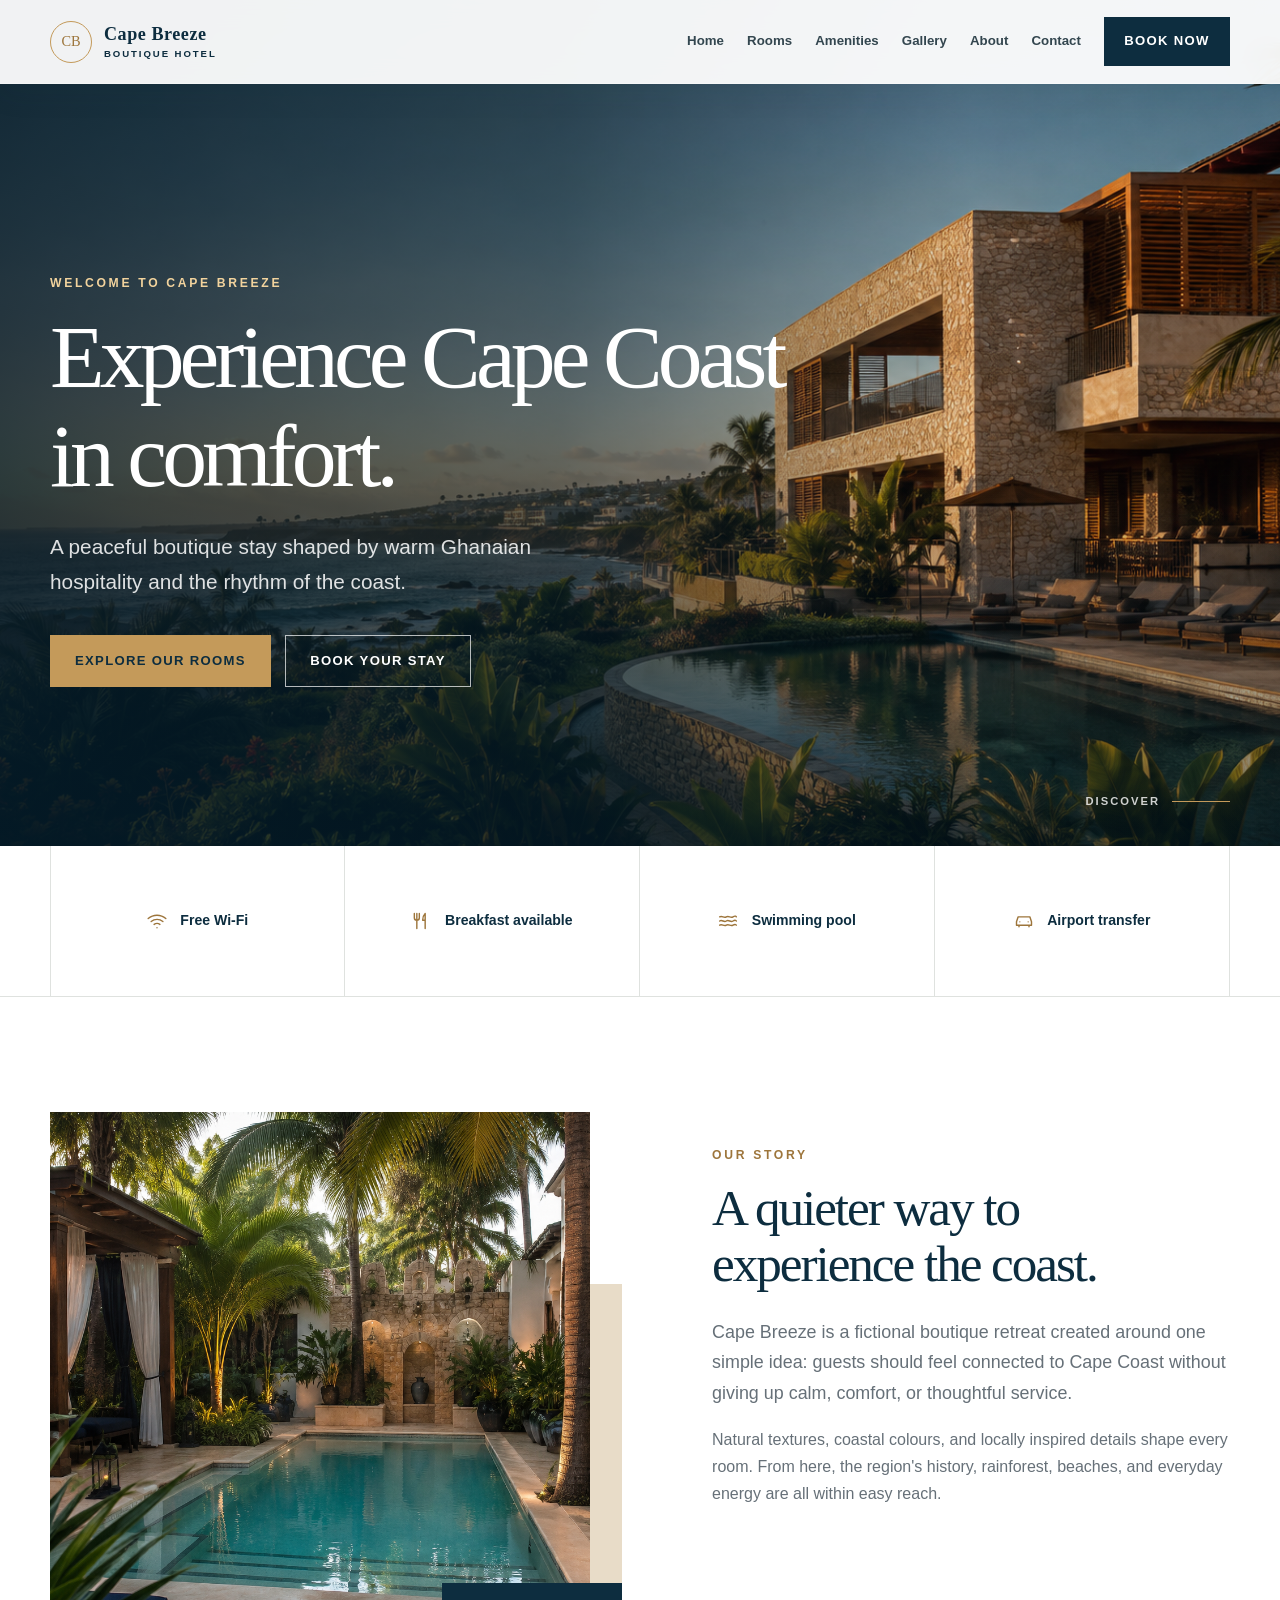
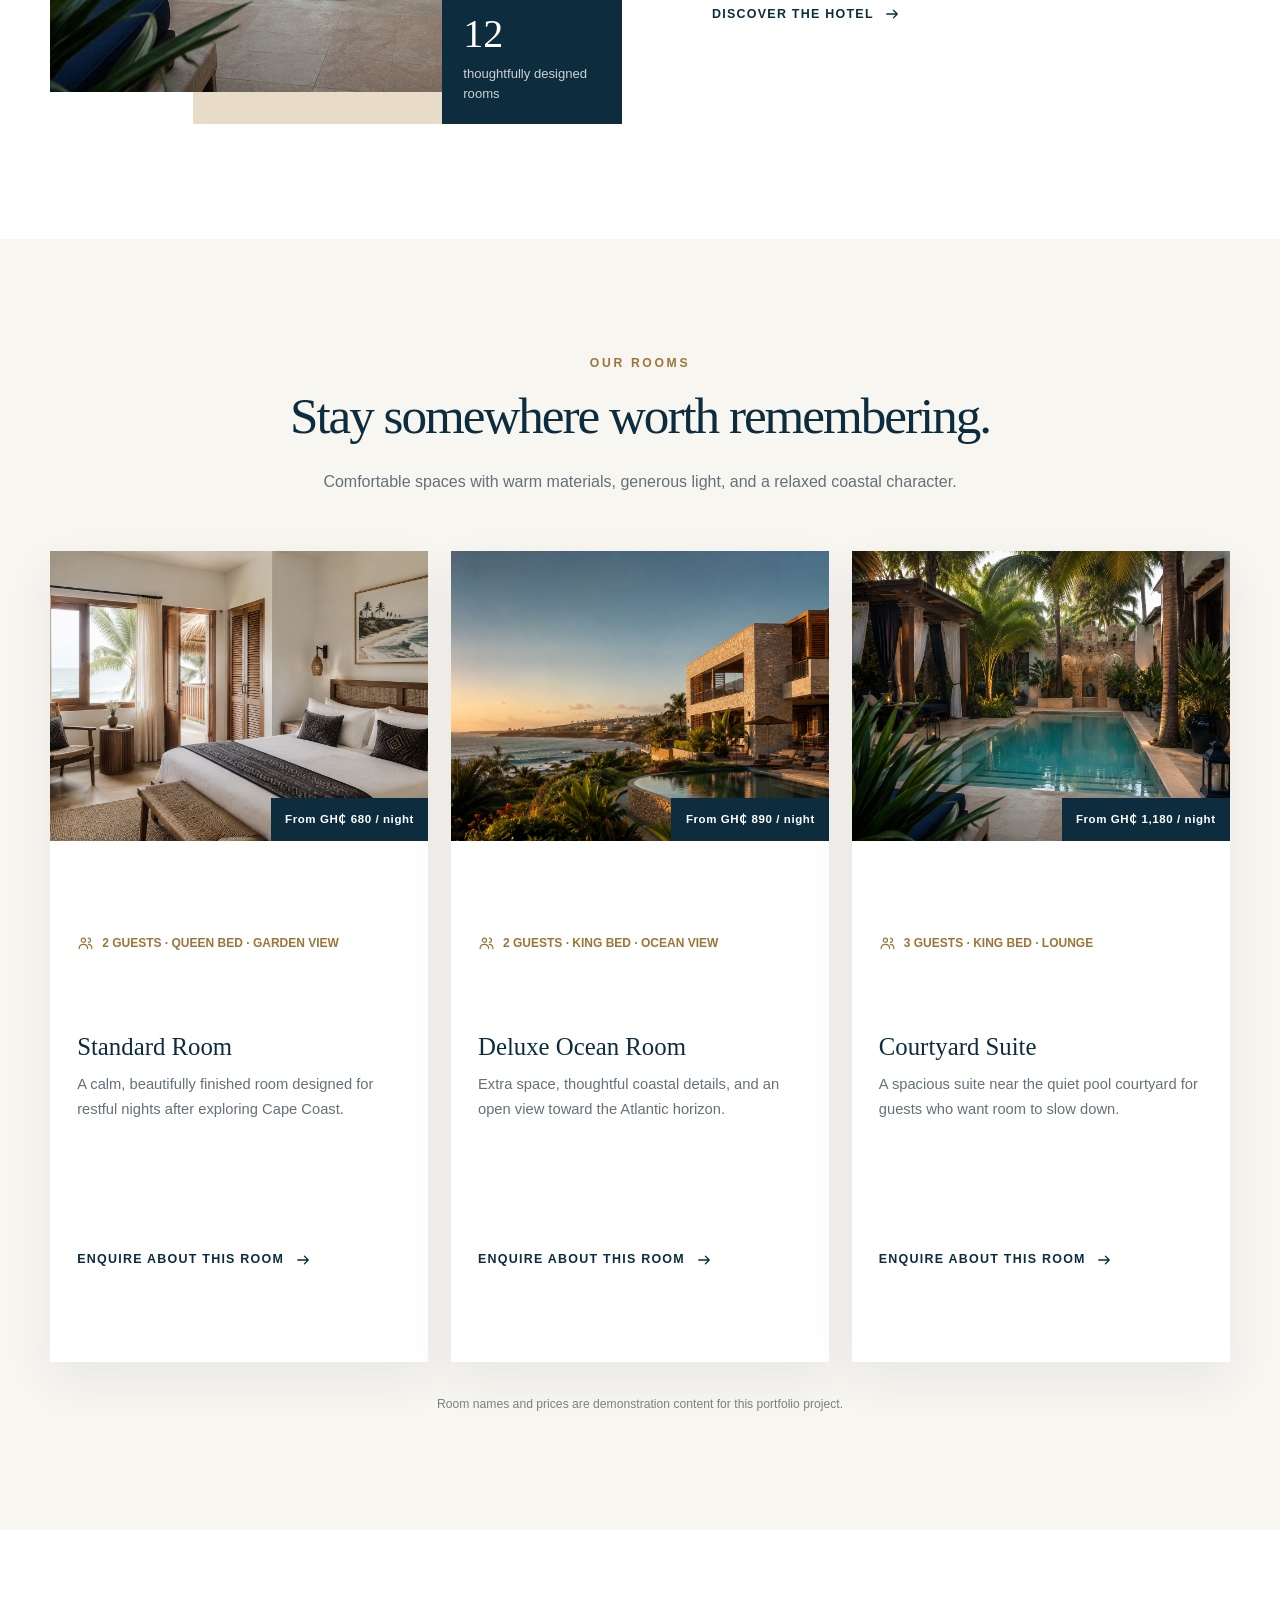
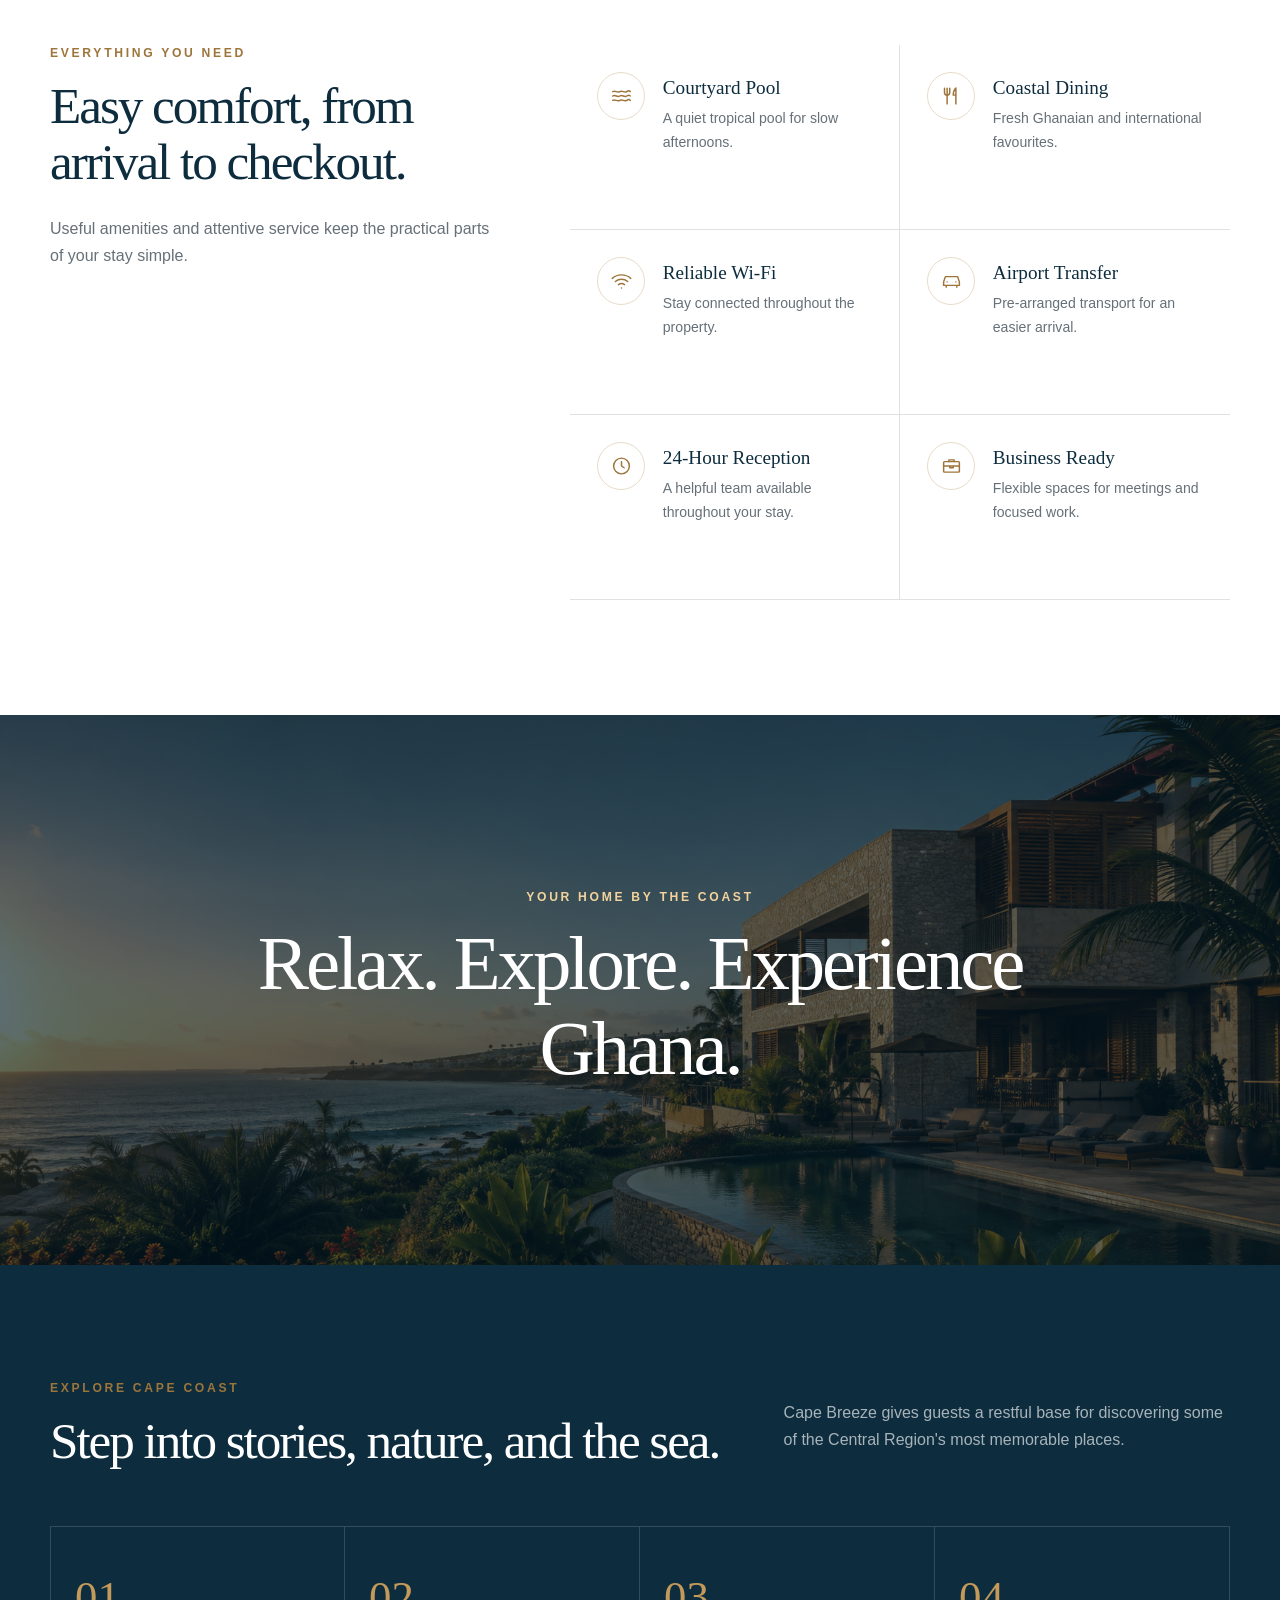
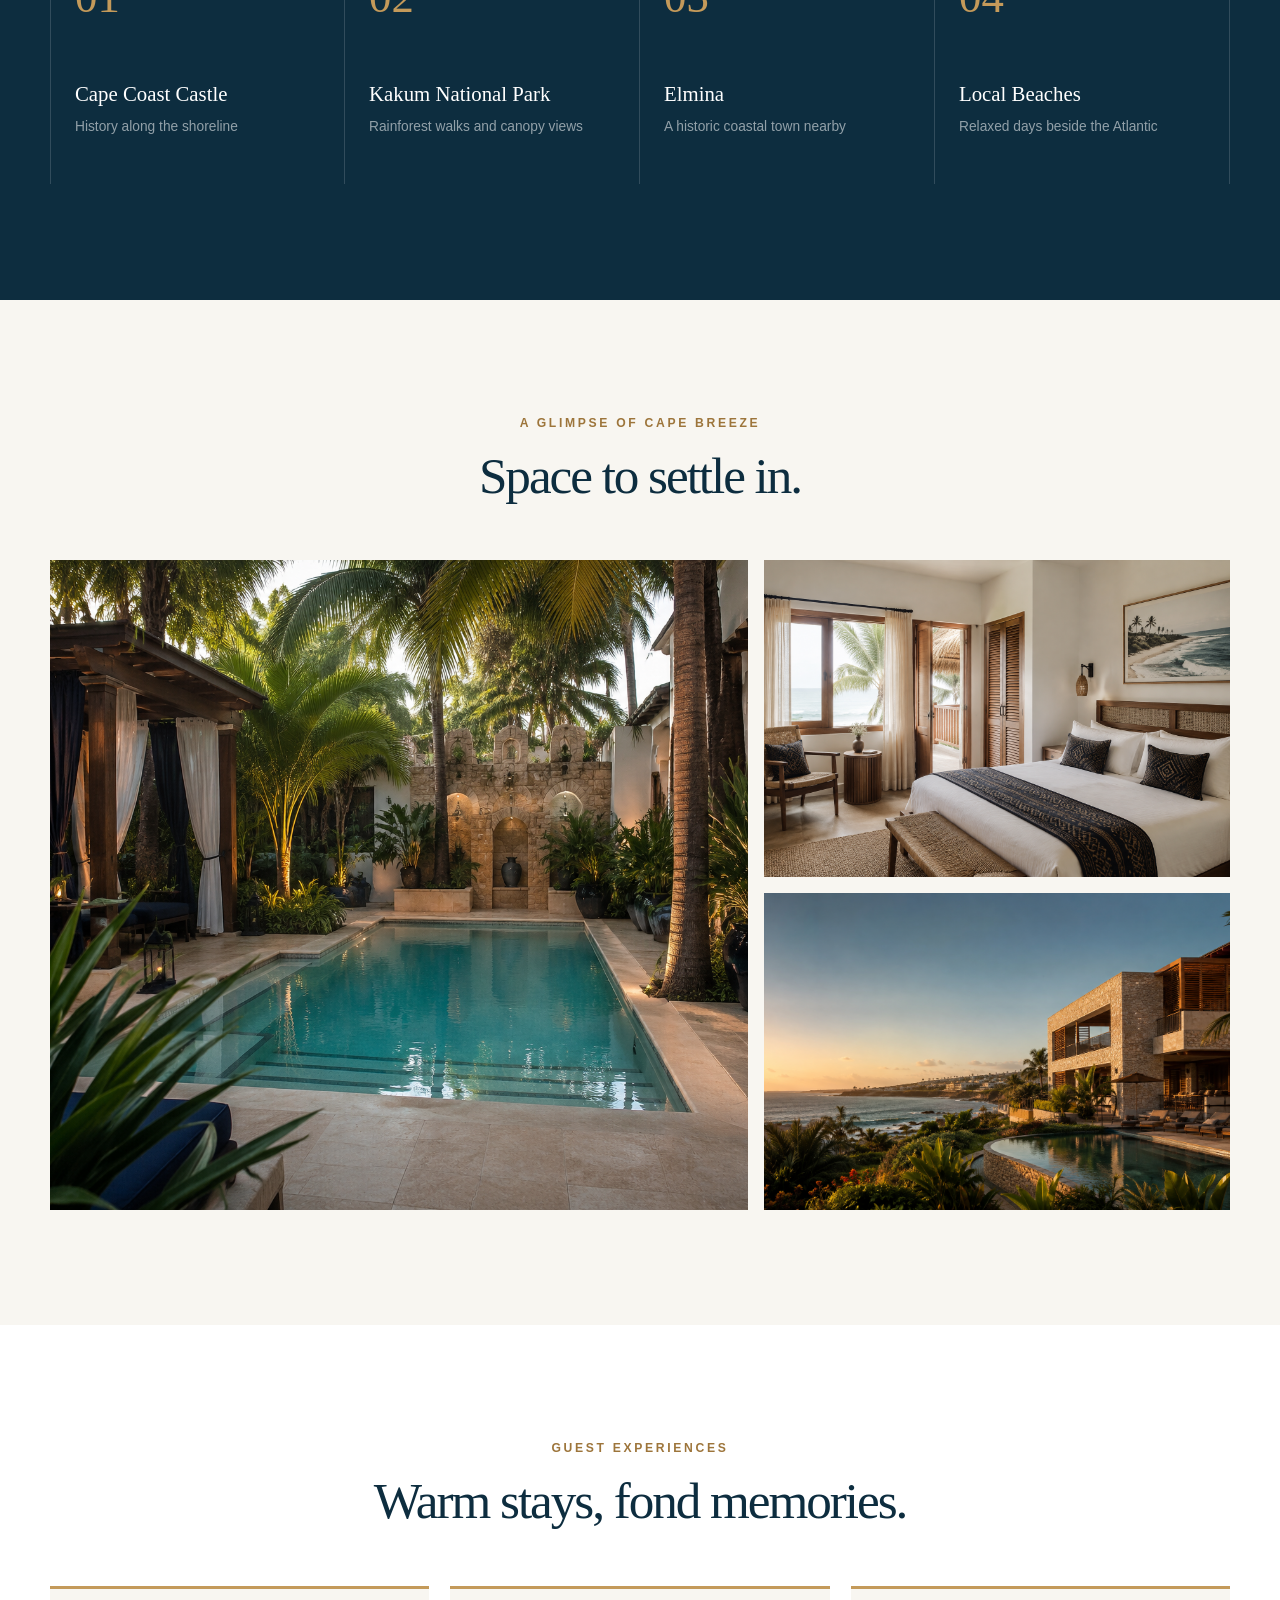
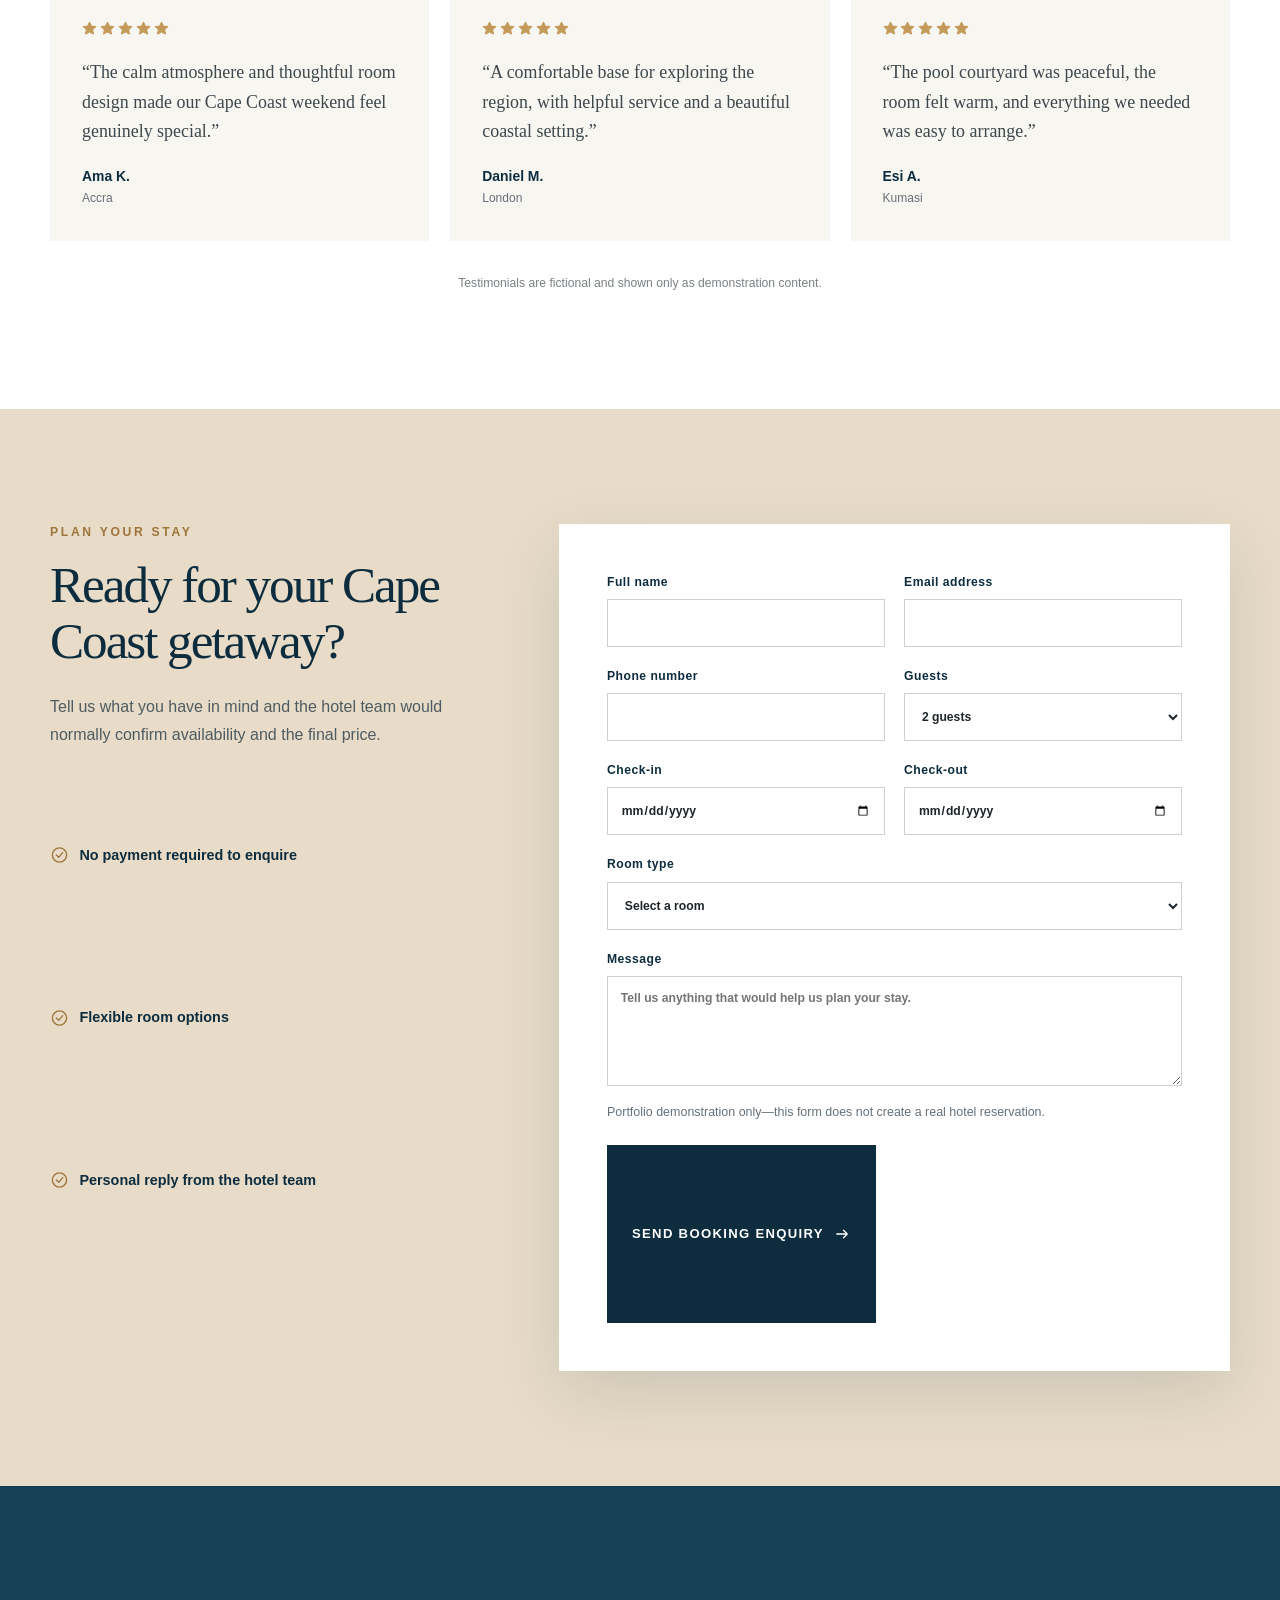
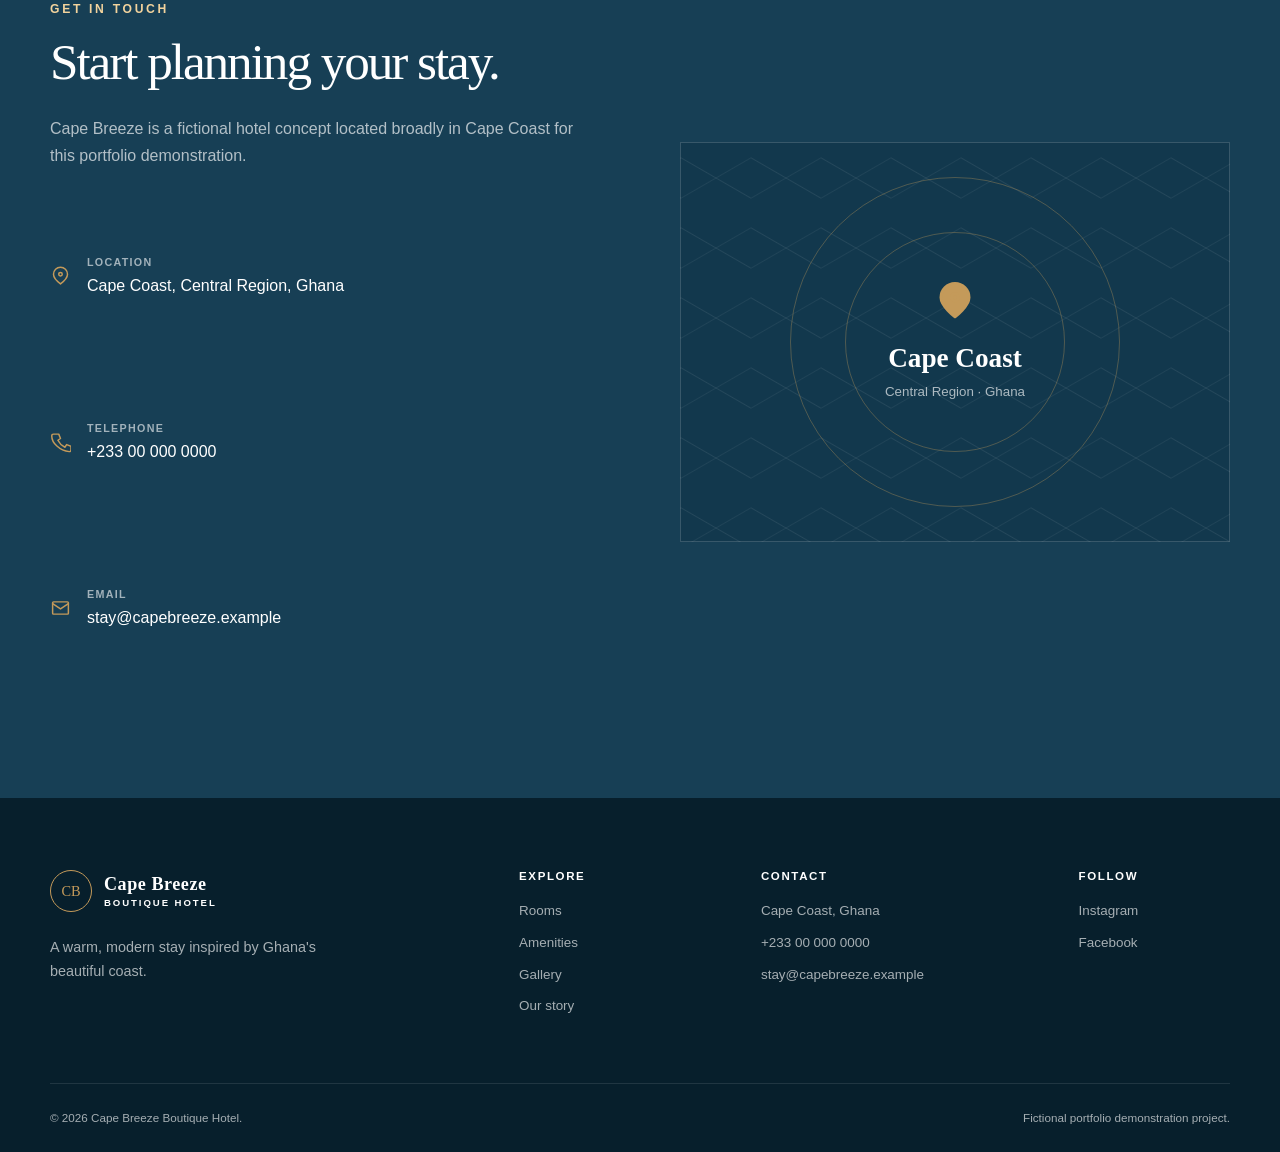
==== commit c16ff575: "Connect booking enquiry form" ====
--- a/index.html
+++ b/index.html
@@ -223,7 +223,17 @@
             </ul>
           </div>
 
-          <form class="booking-form" id="bookingForm">
+          <form
+            class="booking-form"
+            id="bookingForm"
+            action="https://formspree.io/f/xwlkbnba"
+            method="POST"
+          >
+            <input
+              type="hidden"
+              name="_subject"
+              value="New Cape Breeze booking enquiry"
+            >
             <div class="form-grid">
               <label>Full name<input name="name" type="text" autocomplete="name" required></label>
               <label>Email address<input name="email" type="email" autocomplete="email" required></label>
@@ -234,9 +244,19 @@
               <label class="full-field">Room type<select id="roomType" name="room" required><option value="" selected disabled>Select a room</option><option>Standard Room</option><option>Deluxe Ocean Room</option><option>Courtyard Suite</option></select></label>
               <label class="full-field">Message<textarea name="message" rows="4" placeholder="Tell us anything that would help us plan your stay."></textarea></label>
             </div>
+            <p class="form-note">
+              Portfolio demonstration only—this form does not create a real hotel reservation.
+            </p>
             <button class="button form-button" type="submit">Send booking enquiry <svg aria-hidden="true"><use href="#icon-arrow"></use></svg></button>
-            <p class="form-success" id="formSuccess" role="status" hidden><svg aria-hidden="true"><use href="#icon-check"></use></svg>Your form passed validation. This portfolio demo does not send a real reservation.</p>
-          </form>
+            <p class="form-success" id="formSuccess" role="status" hidden>
+              <svg aria-hidden="true"><use href="#icon-check"></use></svg>
+              Thank you. Your booking enquiry has been sent successfully.
+            </p>
+
+            <p class="form-error" id="formError" role="alert" hidden>
+              We couldn’t send your enquiry. Please check your connection and try again.
+            </p> 
+           </form>
         </div>
       </section>
 
--- a/css/style.css
+++ b/css/style.css
@@ -969,6 +969,31 @@
   margin-top: 0.25rem;
 }
 
+
+.form-error {
+  margin: 1.2rem 0 0;
+  border-left: 3px solid #b54747;
+  background: #fff0f0;
+  color: #842d2d;
+  font-size: 0.82rem;
+  padding: 0.8rem 1rem;
+}
+
+.form-error[hidden] {
+  display: none;
+}
+
+.form-button:disabled {
+  cursor: wait;
+  opacity: 0.7;
+}
+
+.form-note {
+  margin: 1rem 0 0;
+  color: var(--muted);
+  font-size: 0.78rem;
+}
+
 .contact-section {
   background: var(--navy-light);
   color: var(--white);
@@ -1155,6 +1180,20 @@
 .footer-bottom p {
   margin: 0;
 }
+
+
+
+
+
+
+
+
+
+
+
+
+
+
 
 @media (max-width: 1020px) {
   .menu-button {
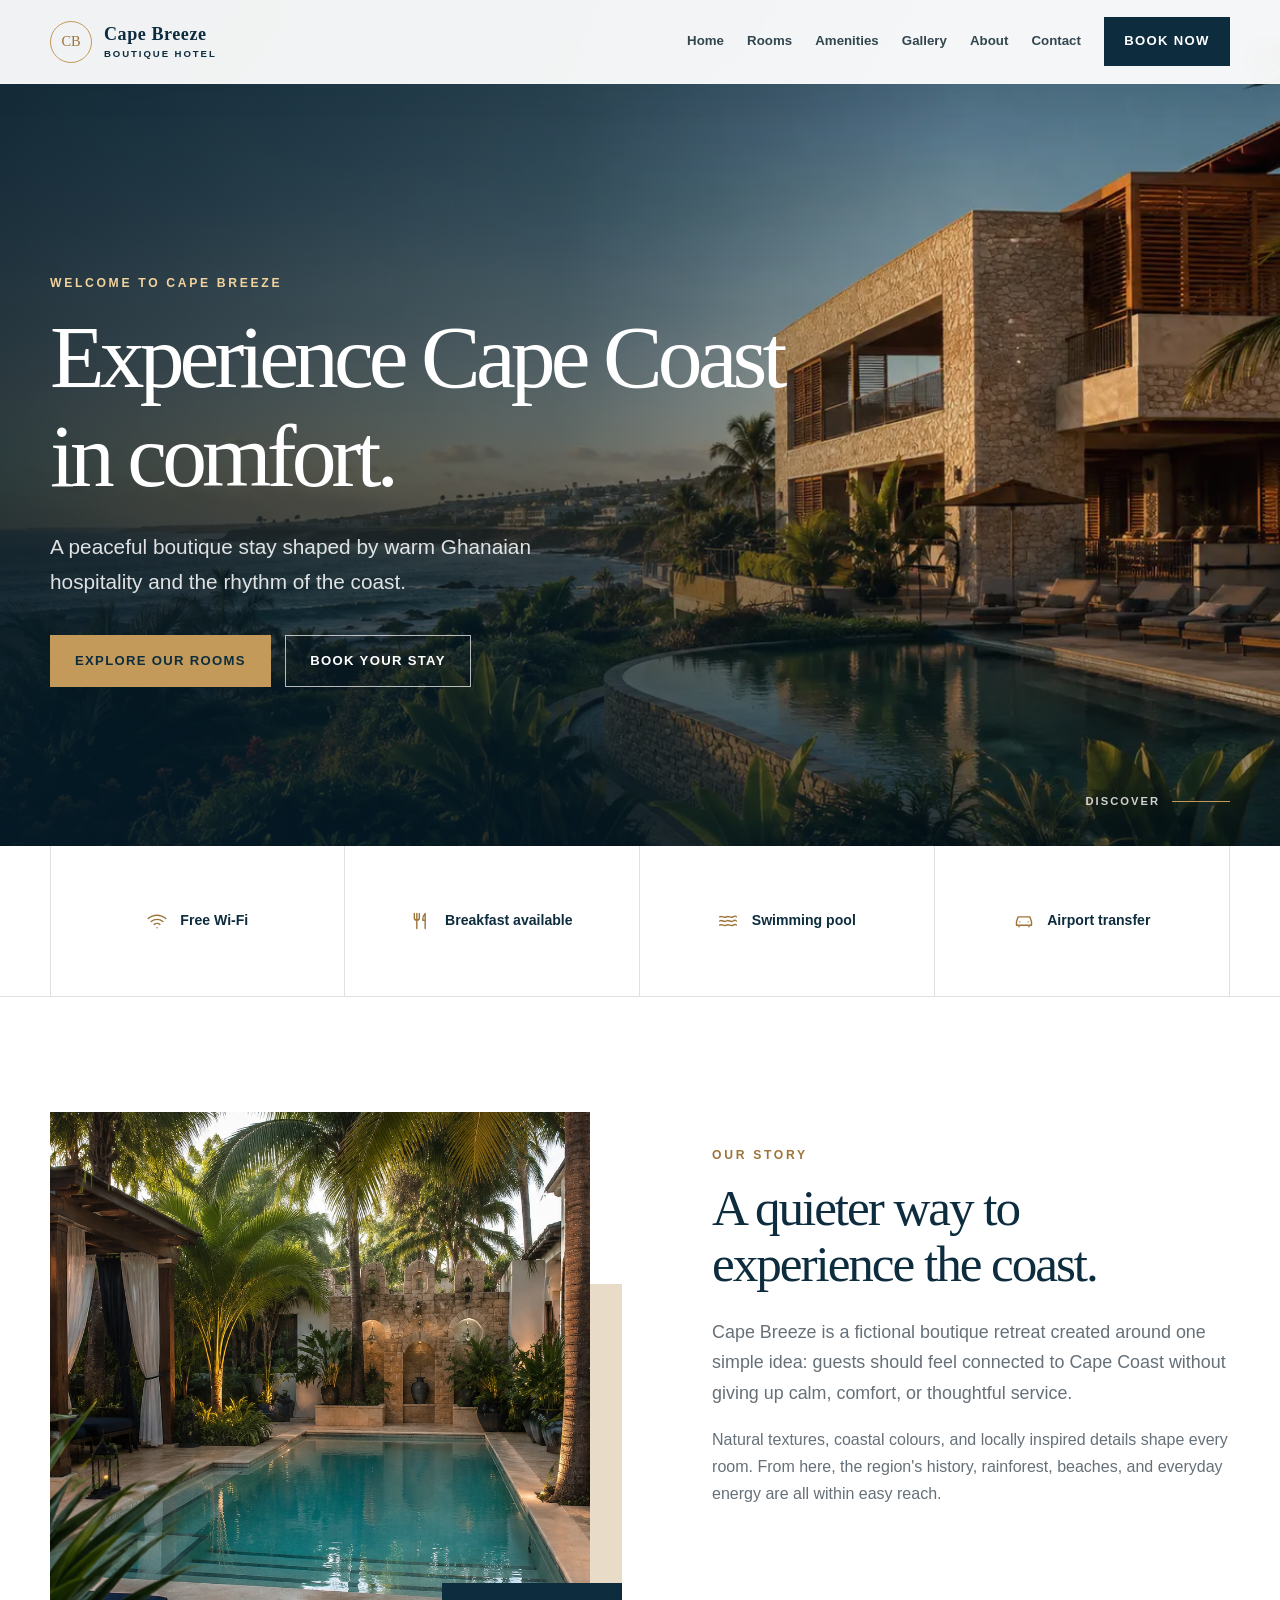
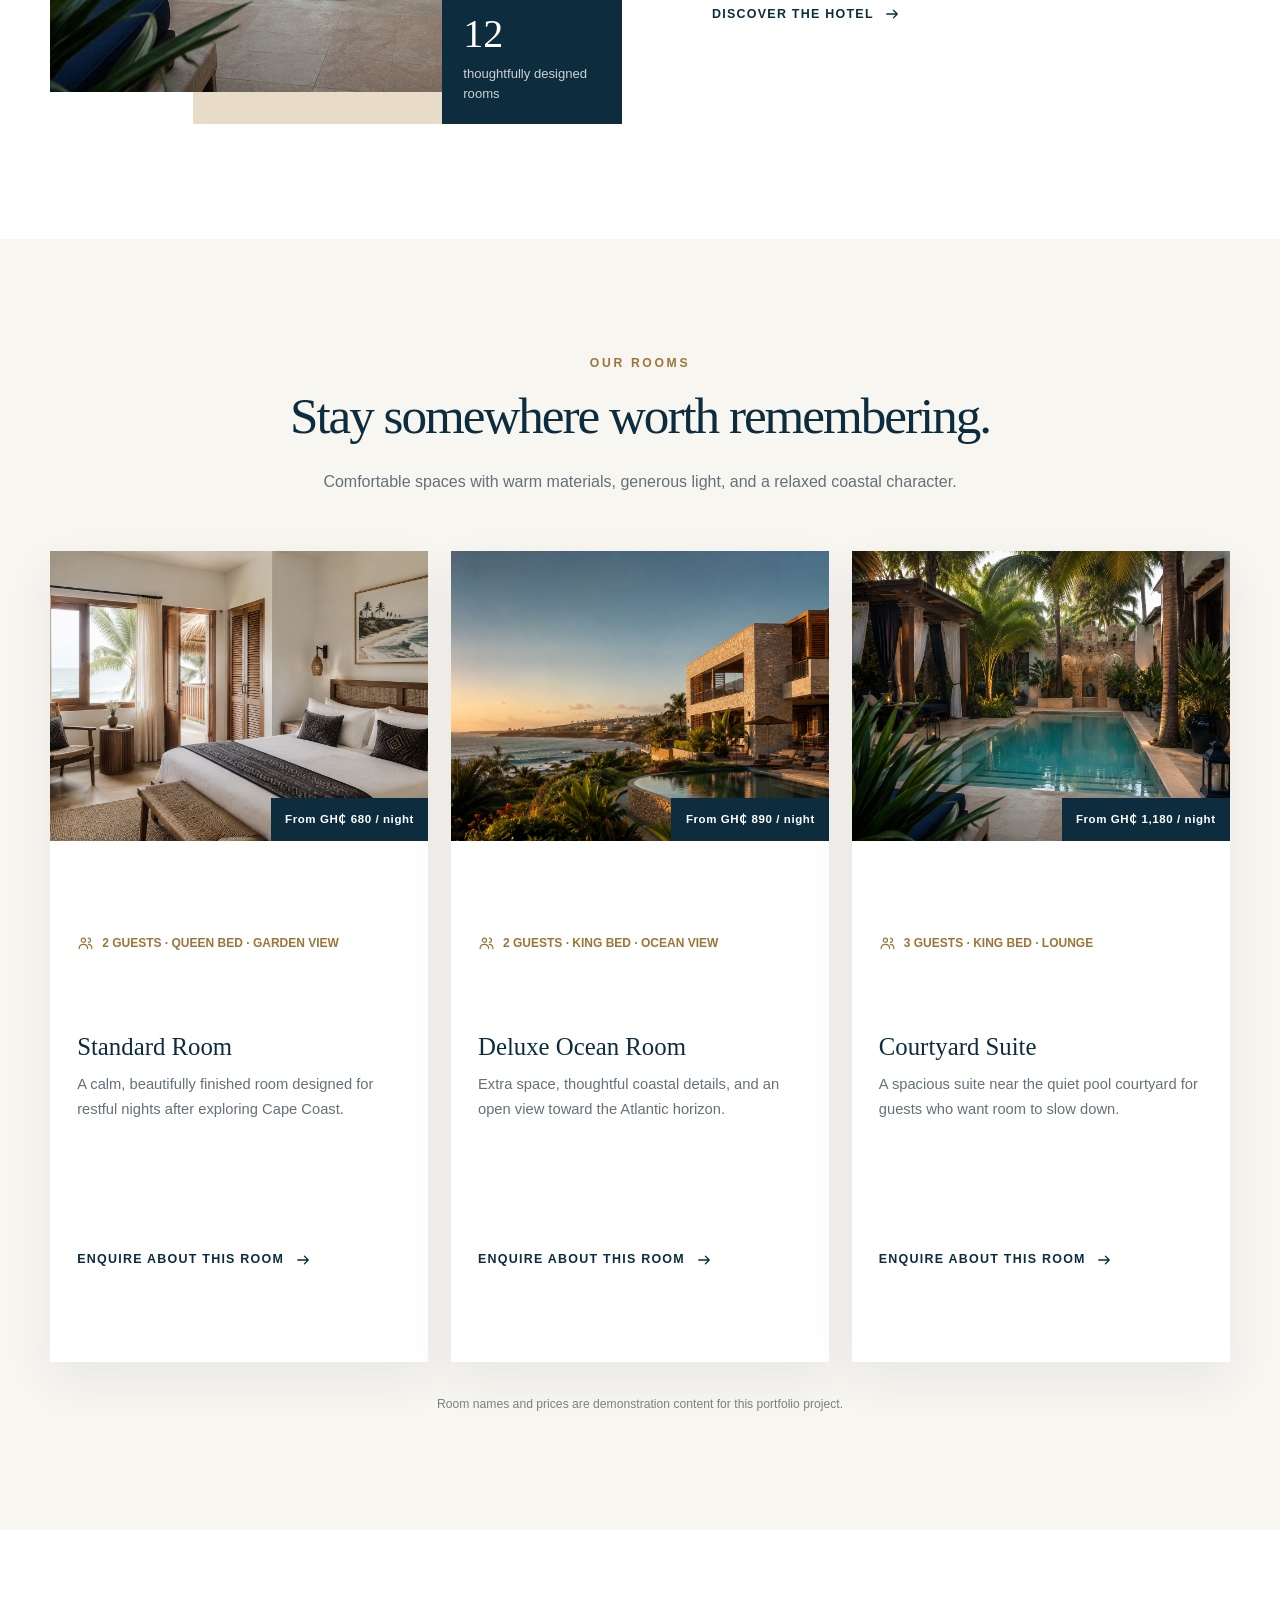
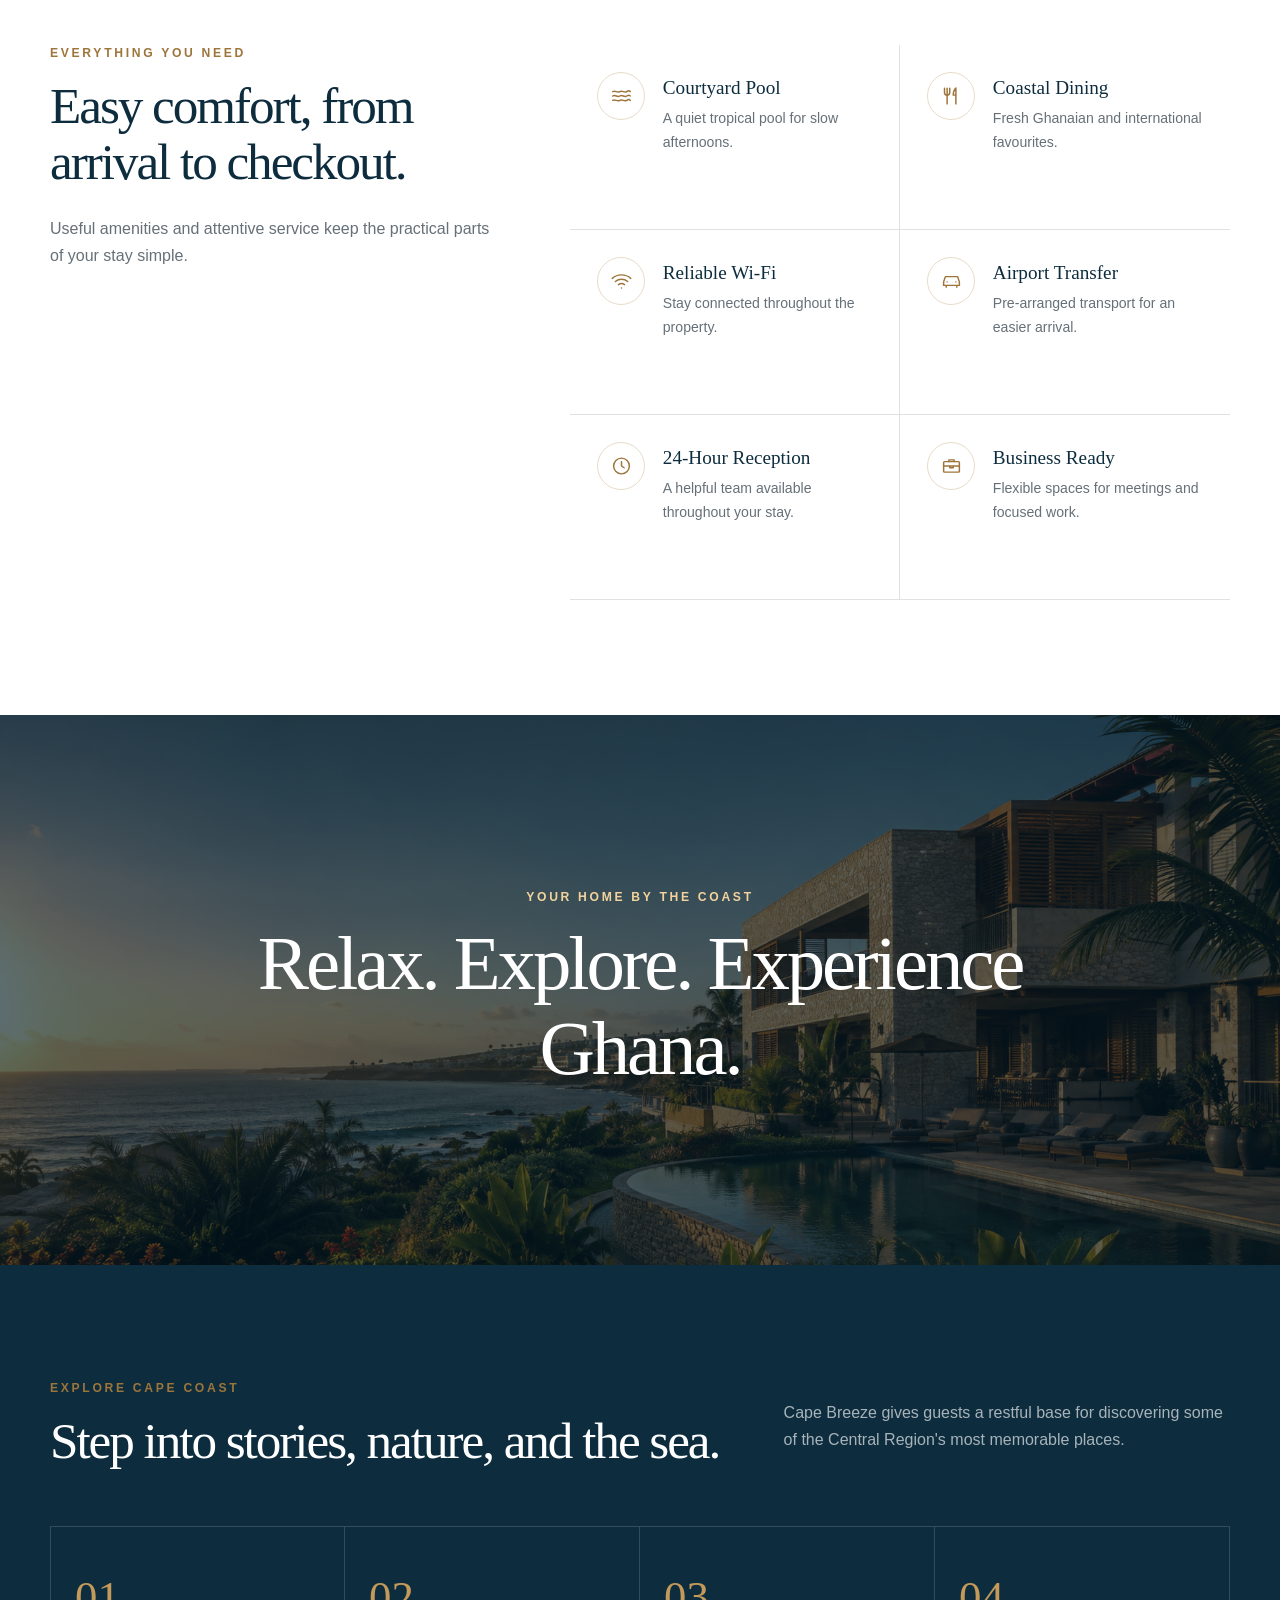
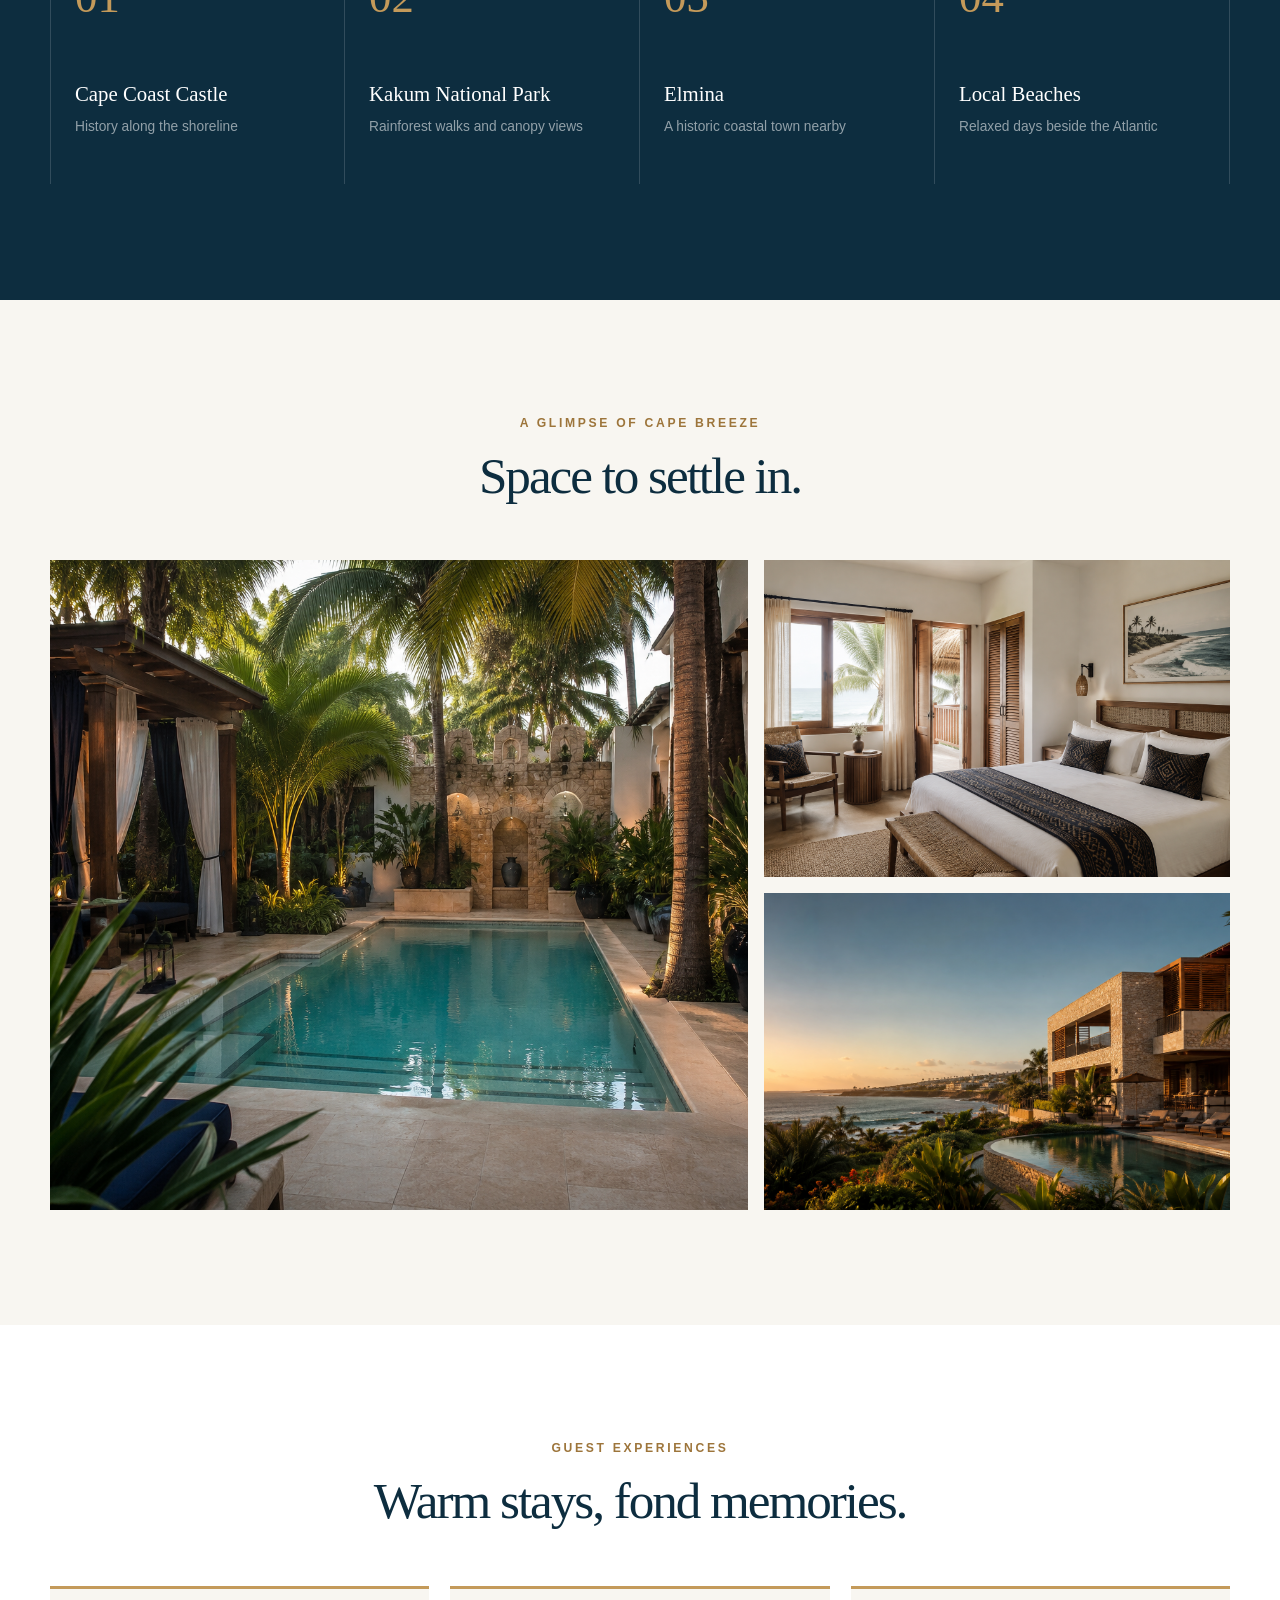
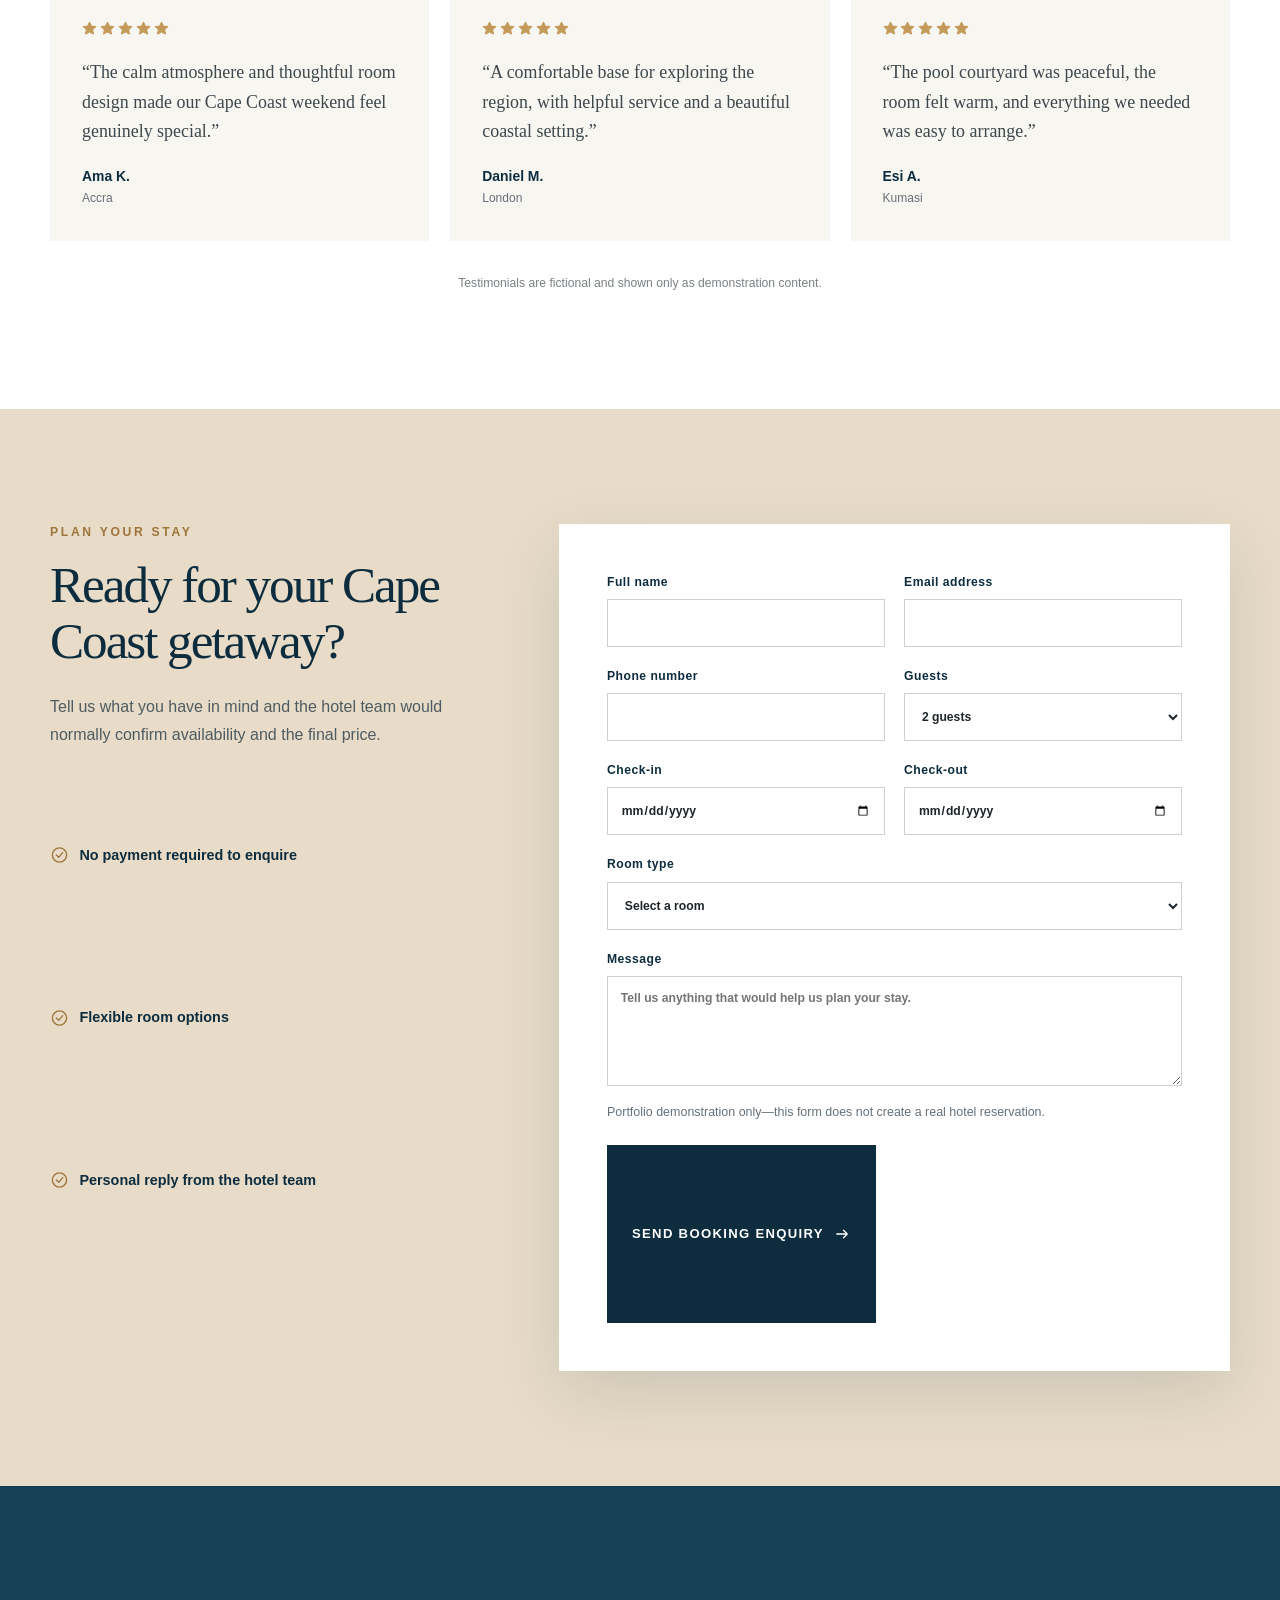
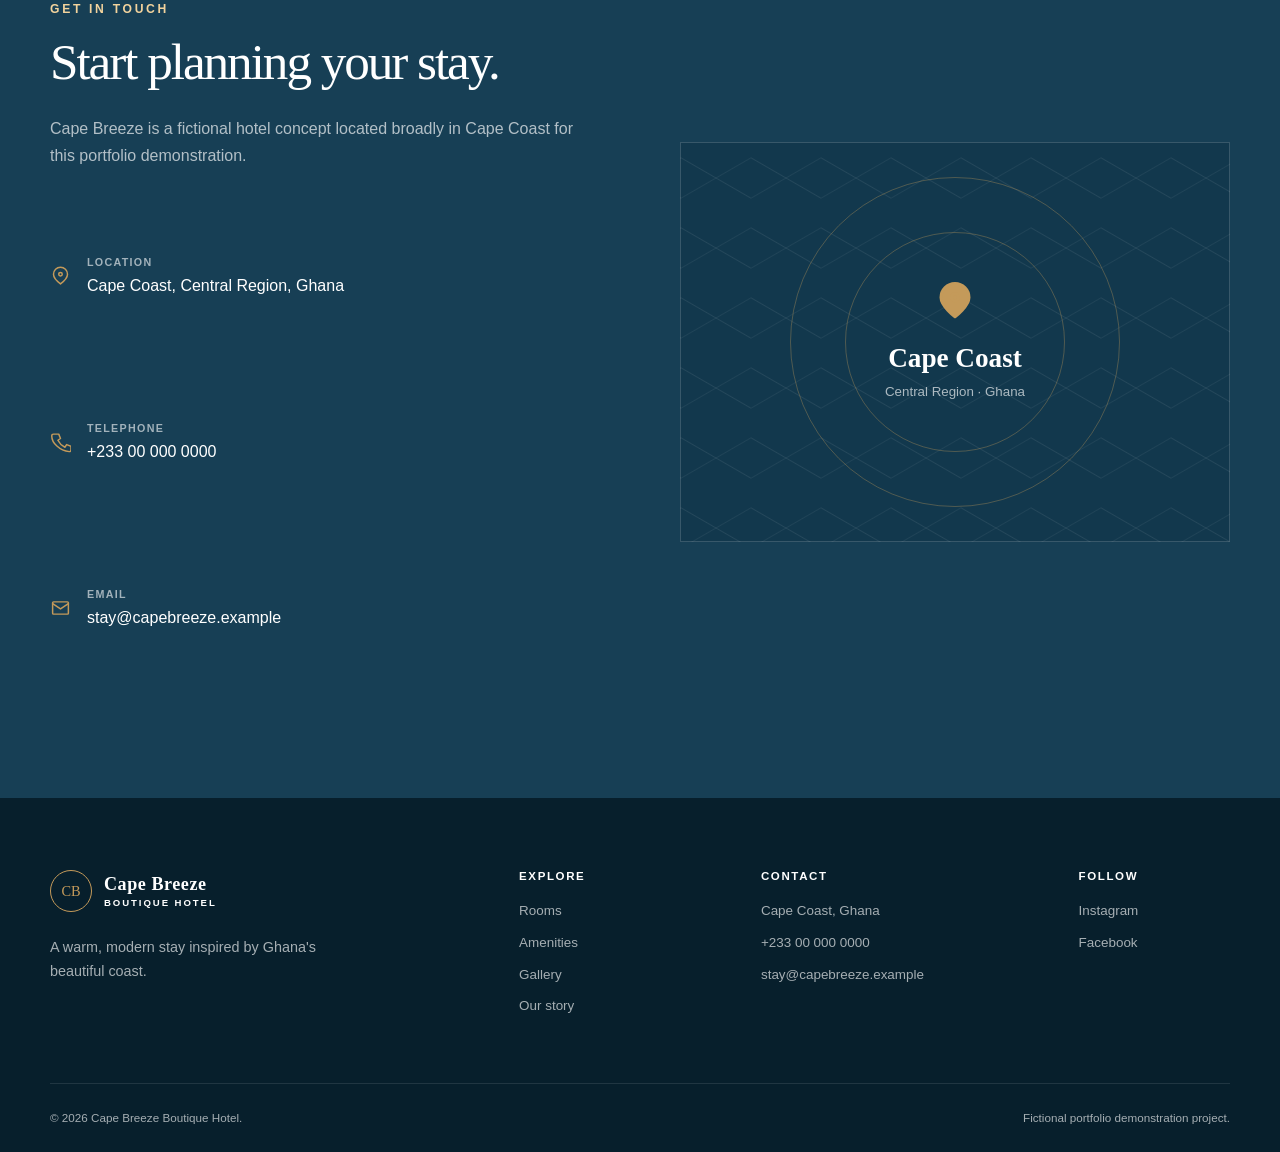
==== commit e9d7ffea: "Optimize website images" ====
--- a/index.html
+++ b/index.html
@@ -15,7 +15,7 @@
     >
     <meta
       property="og:image"
-      content="https://hotel-landing-page.patrickankomah4.workers.dev/assets/images/hotel-exterior.png"
+      content="https://hotel-landing-page.patrickankomah4.workers.dev/assets/images/hotel-exterior.webp"
     >
     <meta
       property="og:image:alt"
@@ -66,7 +66,14 @@
 
     <main>
       <section class="hero" id="home" aria-labelledby="hero-title">
-        <img class="hero-image" src="assets/images/hotel-exterior.png" alt="Cape Breeze hotel overlooking the Atlantic coast at sunset">
+        <img
+          class="hero-image"
+          src="assets/images/hotel-exterior.webp"
+          alt="Cape Breeze hotel overlooking the Atlantic coast at sunset"
+          width="1600"
+          height="800"
+          fetchpriority="high"
+        >
         <div class="hero-overlay"></div>
         <div class="hero-content container">
           <p class="eyebrow eyebrow-light">Welcome to Cape Breeze</p>
@@ -288,6 +295,14 @@
         <div><h3>Follow</h3><p>Instagram</p><p>Facebook</p></div>
       </div>
       <div class="container footer-bottom"><p>© 2026 Cape Breeze Boutique Hotel.</p><p>Fictional portfolio demonstration project.</p></div>
-    </footer>
+        </footer>
+
+    <!-- Cloudflare Web Analytics -->
+    <script
+      type="module"
+      src="https://static.cloudflareinsights.com/beacon.min.js"
+      data-cf-beacon='{"token":"aace23bc553f4d2088be8d62112a434f"}'
+    ></script>
+    <!-- End Cloudflare Web Analytics -->
   </body>
 </html>
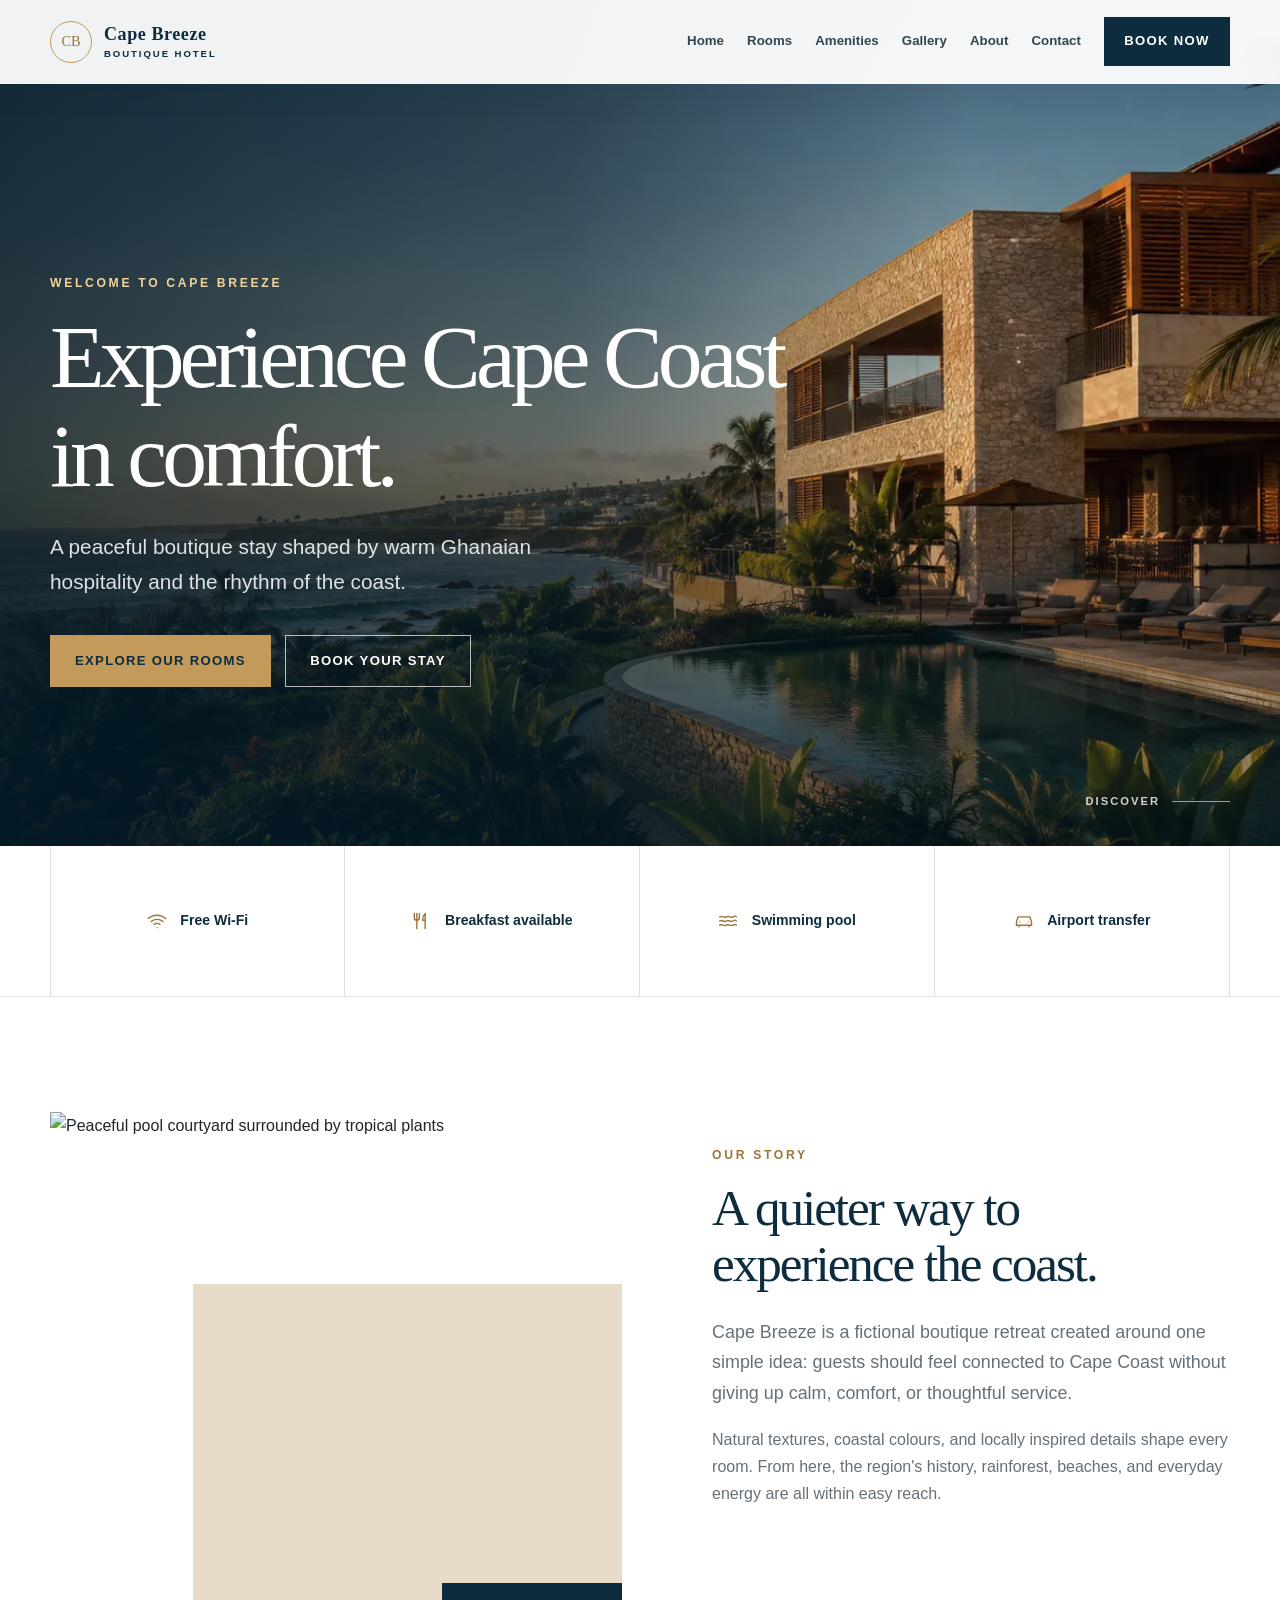
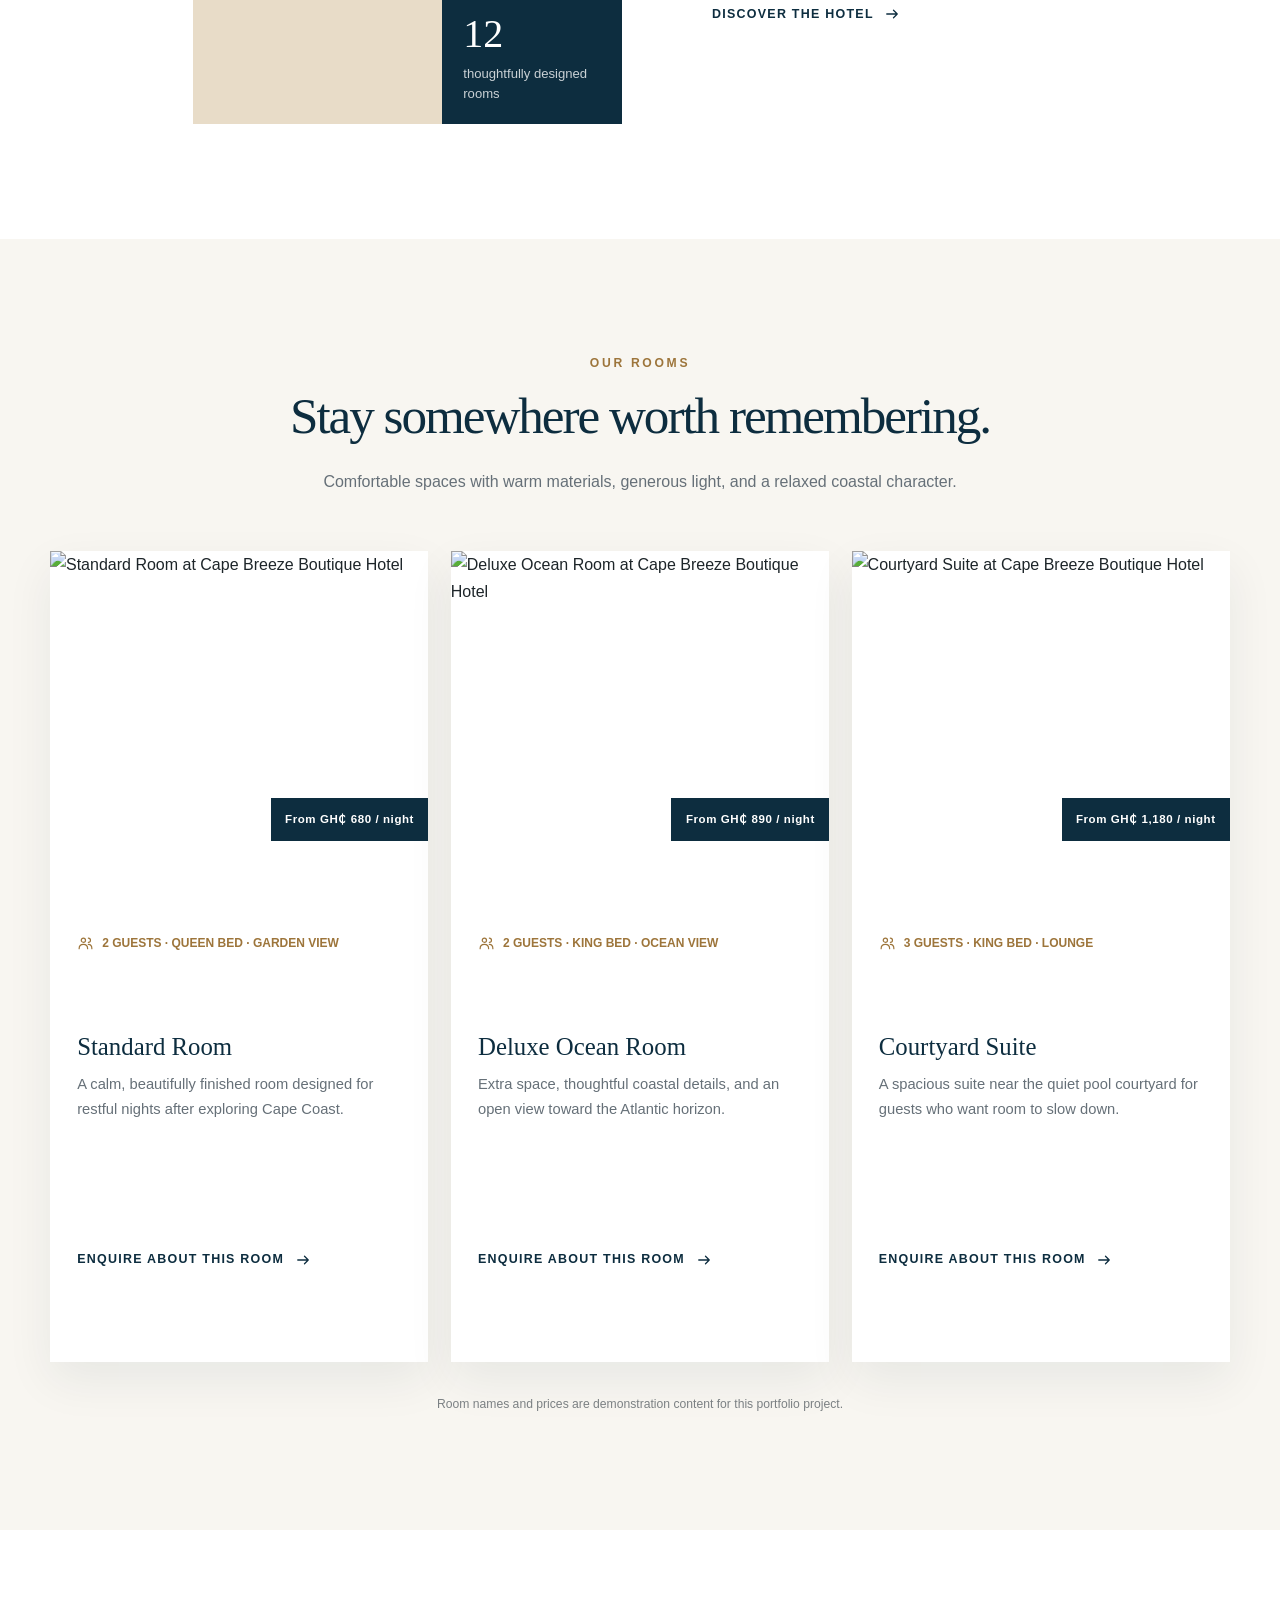
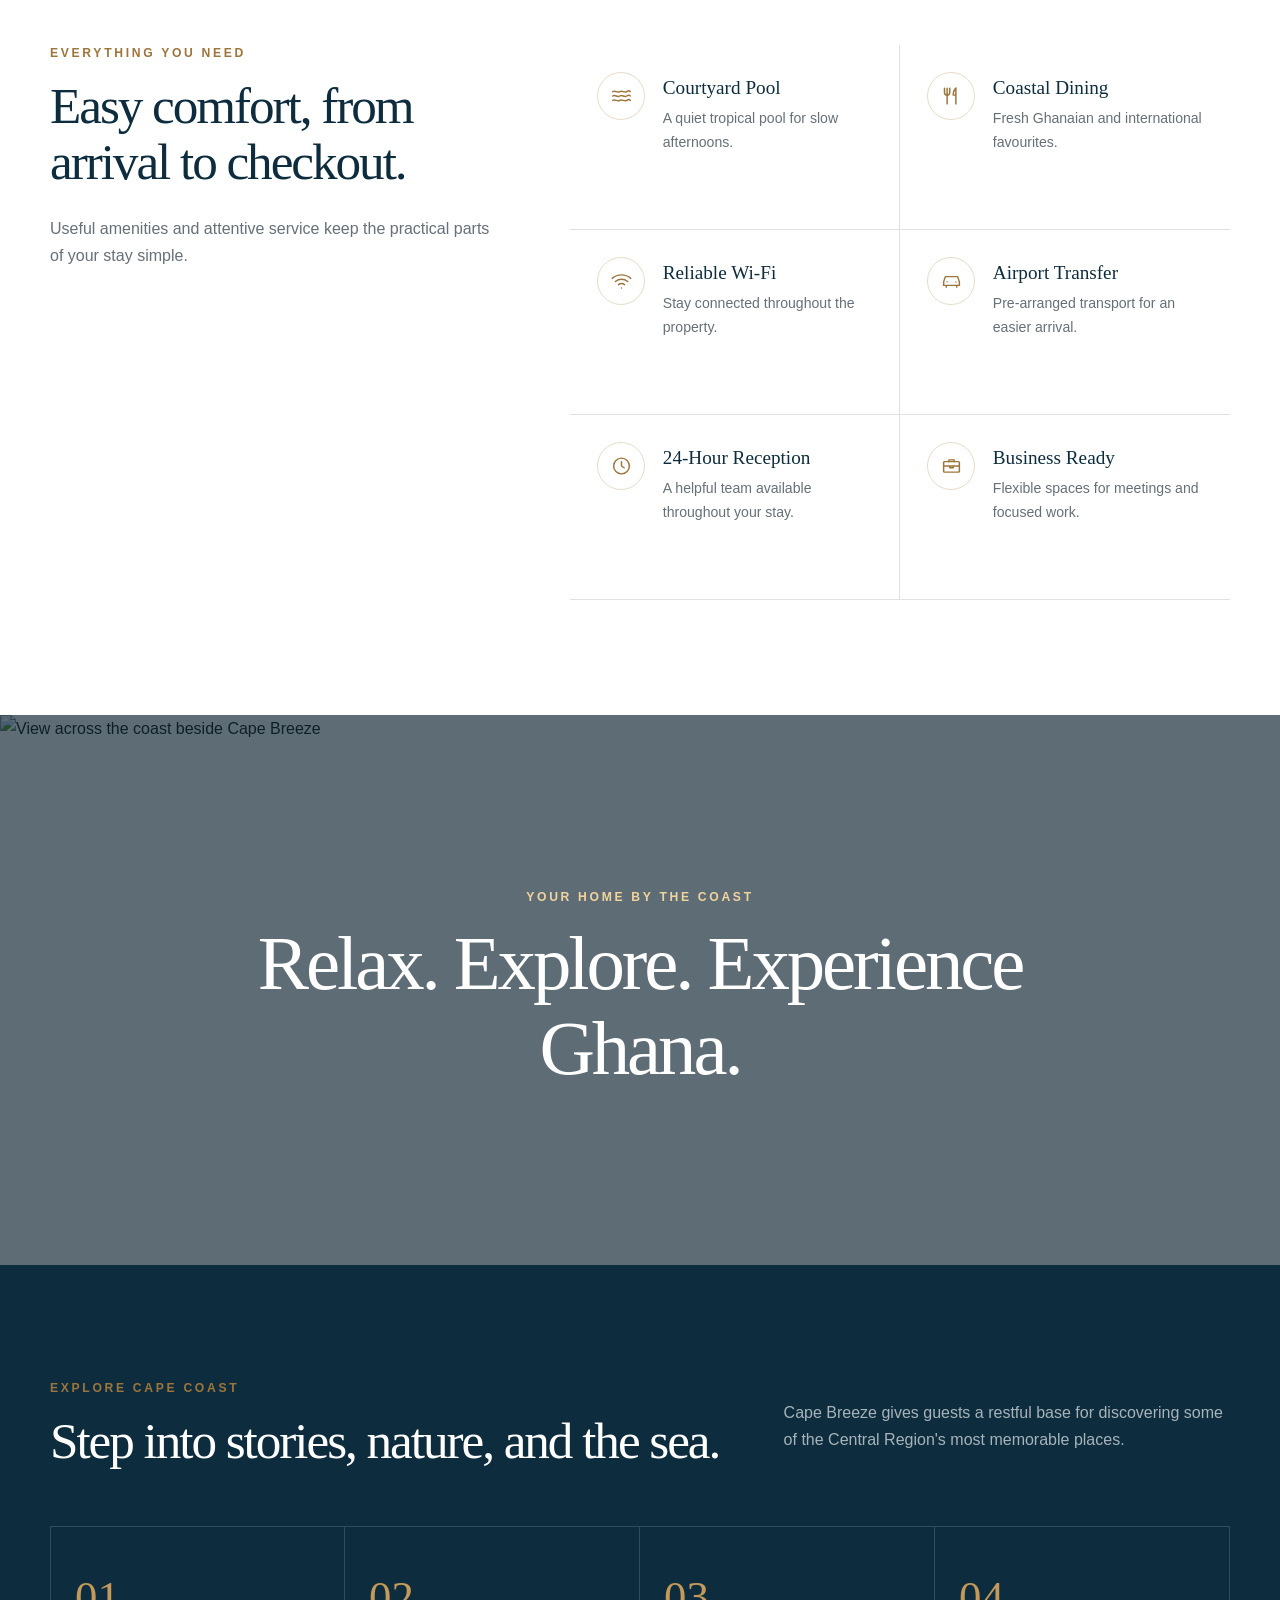
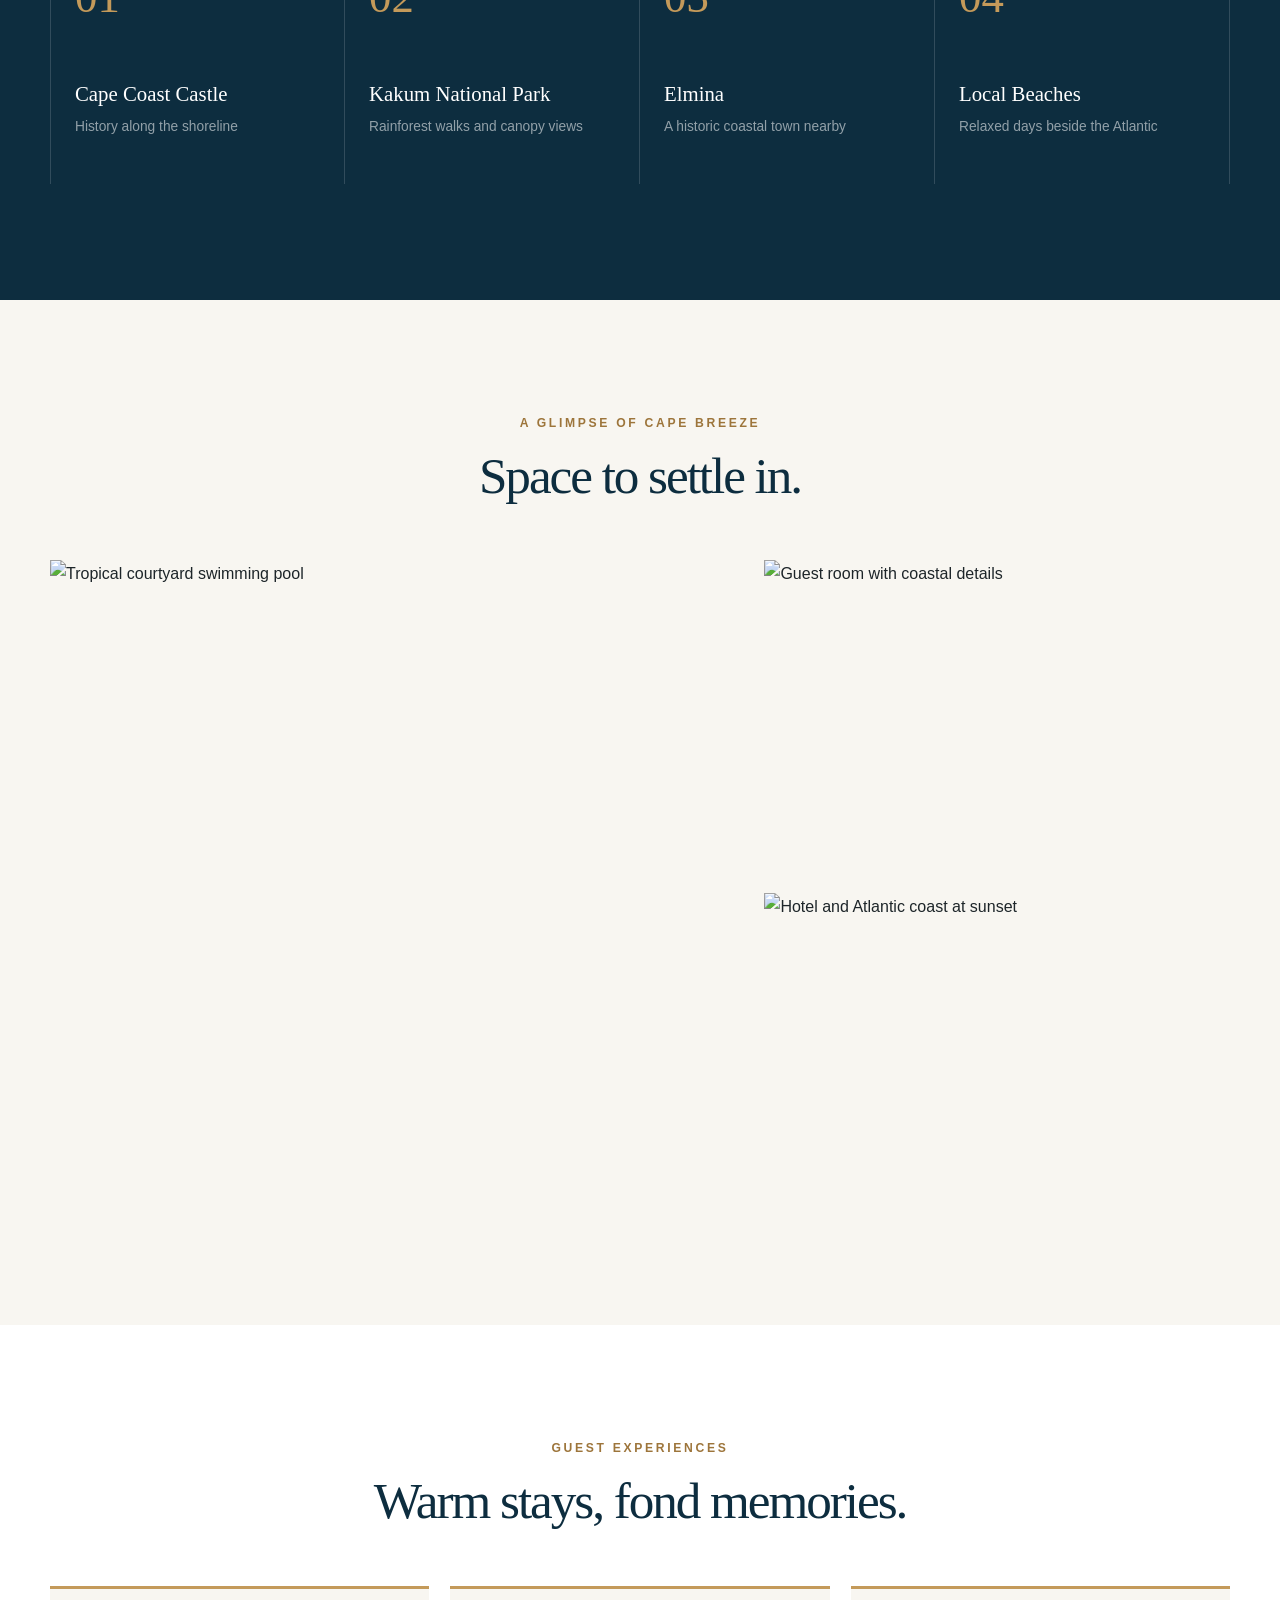
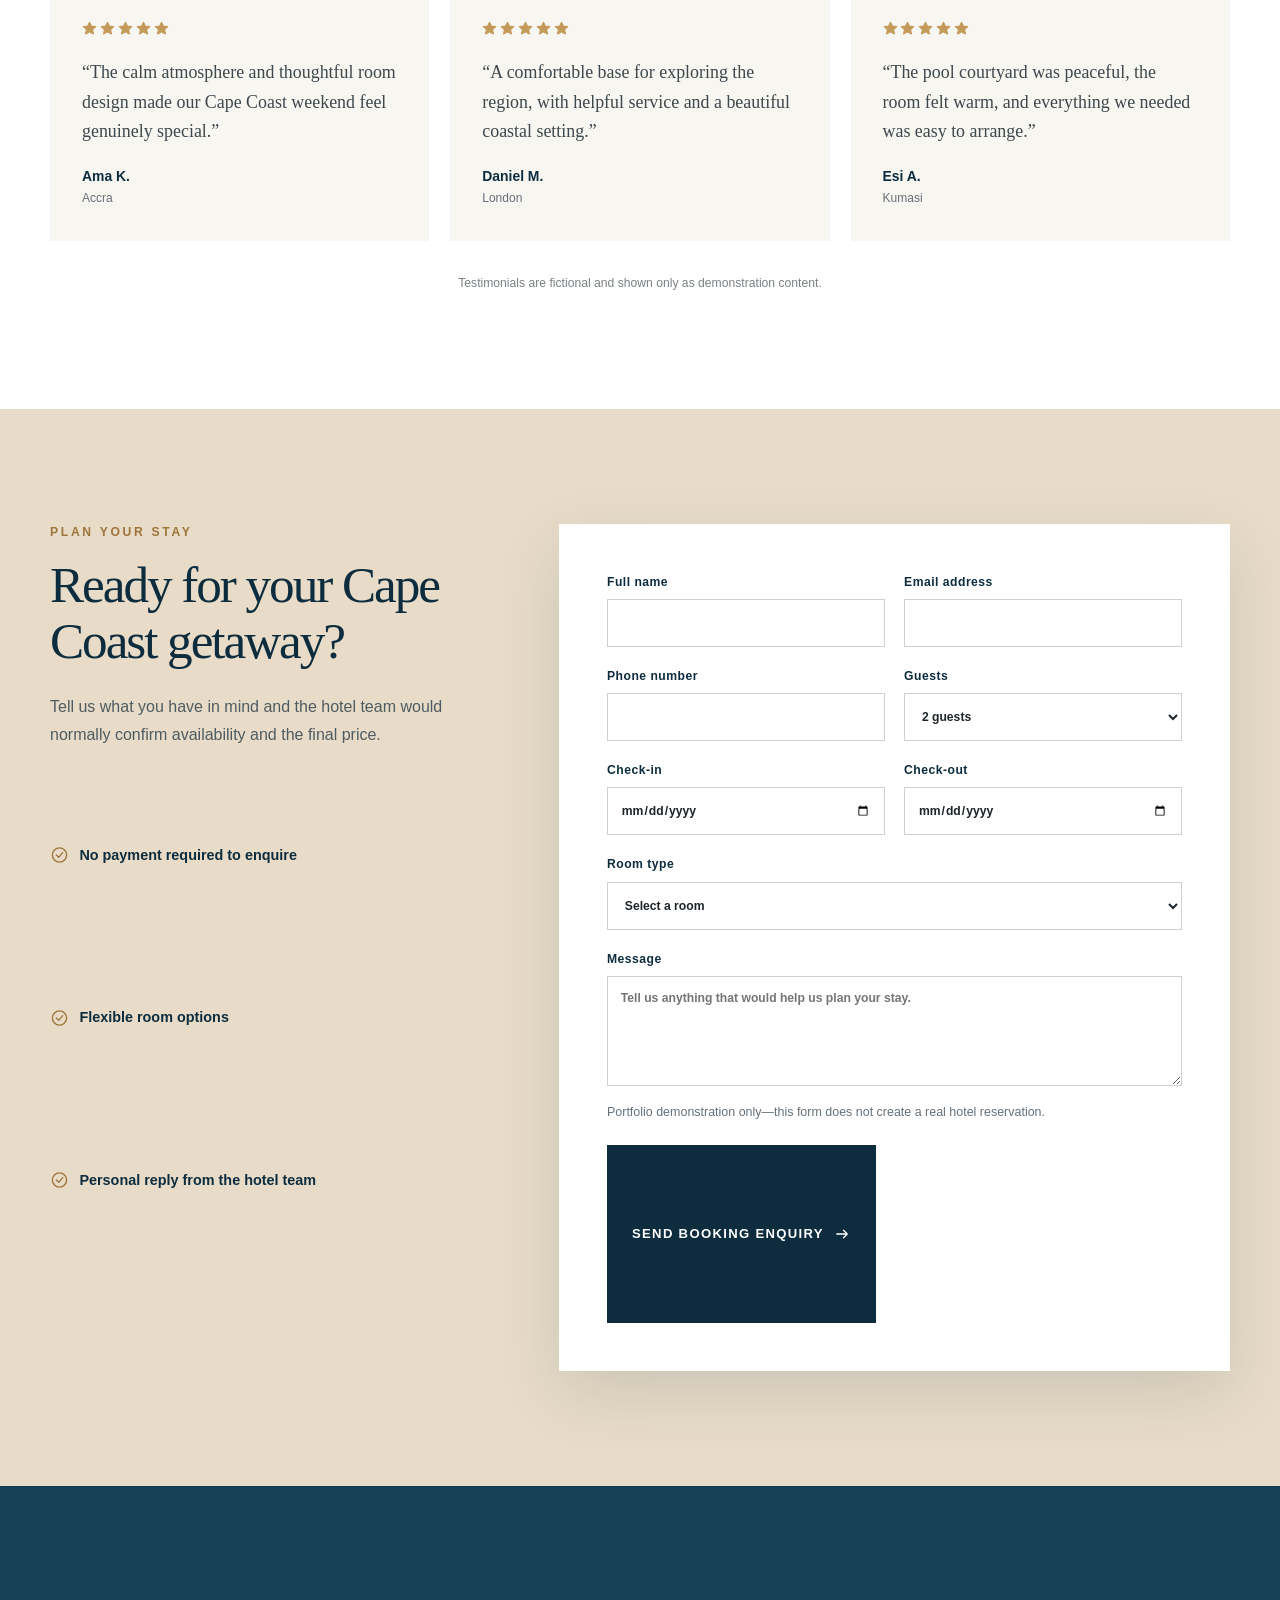
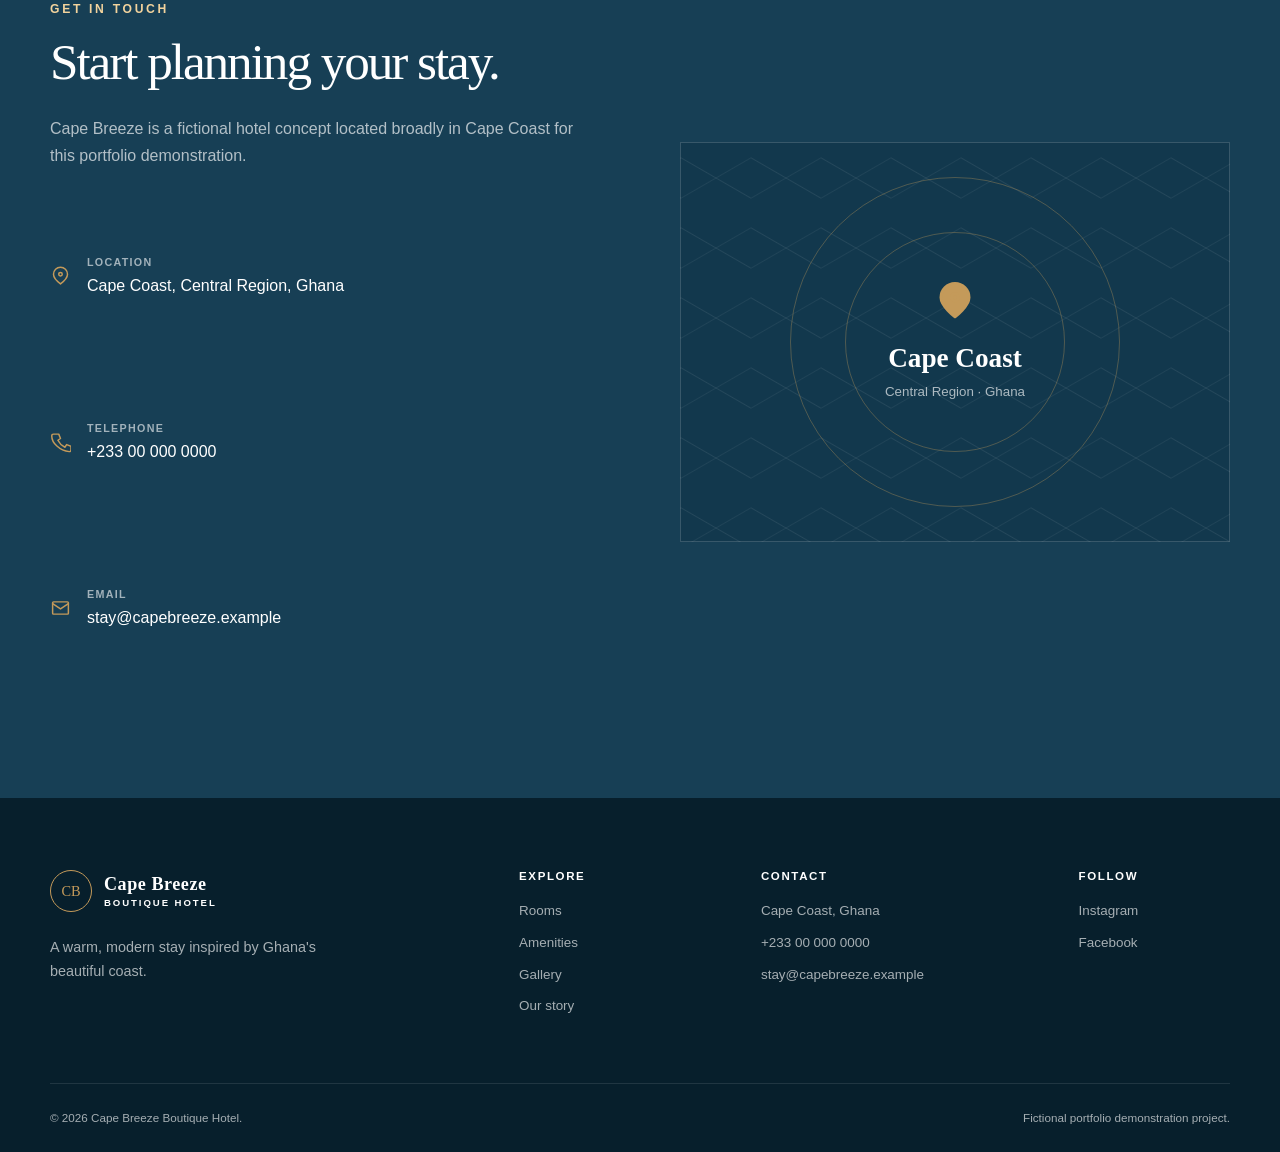
==== commit e93de3f3: "Optimize website images" ====
--- a/index.html
+++ b/index.html
@@ -99,7 +99,7 @@
       <section class="section about-section" id="about">
         <div class="container about-grid">
           <div class="image-composition">
-            <img src="assets/images/pool-courtyard.png" alt="Peaceful pool courtyard surrounded by tropical plants">
+            <img src="assets/images/pool-courtyard.webpg" alt="Peaceful pool courtyard surrounded by tropical plants">
             <span class="image-note"><strong>12</strong> thoughtfully designed rooms</span>
           </div>
           <div class="section-copy">
@@ -122,7 +122,7 @@
 
           <div class="rooms-grid">
             <article class="room-card">
-              <div class="room-image-wrap"><img src="assets/images/guest-room.png" alt="Standard Room at Cape Breeze Boutique Hotel"><span class="room-price">From GH₵ 680 / night</span></div>
+              <div class="room-image-wrap"><img src="assets/images/guest-room.webpg" alt="Standard Room at Cape Breeze Boutique Hotel"><span class="room-price">From GH₵ 680 / night</span></div>
               <div class="room-body">
                 <p class="room-details"><svg aria-hidden="true"><use href="#icon-users"></use></svg>2 guests · Queen bed · Garden view</p>
                 <h3>Standard Room</h3>
@@ -132,7 +132,7 @@
             </article>
 
             <article class="room-card">
-              <div class="room-image-wrap"><img src="assets/images/hotel-exterior.png" alt="Deluxe Ocean Room at Cape Breeze Boutique Hotel"><span class="room-price">From GH₵ 890 / night</span></div>
+              <div class="room-image-wrap"><img src="assets/images/hotel-exterior.webpg" alt="Deluxe Ocean Room at Cape Breeze Boutique Hotel"><span class="room-price">From GH₵ 890 / night</span></div>
               <div class="room-body">
                 <p class="room-details"><svg aria-hidden="true"><use href="#icon-users"></use></svg>2 guests · King bed · Ocean view</p>
                 <h3>Deluxe Ocean Room</h3>
@@ -142,7 +142,7 @@
             </article>
 
             <article class="room-card">
-              <div class="room-image-wrap"><img src="assets/images/pool-courtyard.png" alt="Courtyard Suite at Cape Breeze Boutique Hotel"><span class="room-price">From GH₵ 1,180 / night</span></div>
+              <div class="room-image-wrap"><img src="assets/images/pool-courtyard.webpg" alt="Courtyard Suite at Cape Breeze Boutique Hotel"><span class="room-price">From GH₵ 1,180 / night</span></div>
               <div class="room-body">
                 <p class="room-details"><svg aria-hidden="true"><use href="#icon-users"></use></svg>3 guests · King bed · Lounge</p>
                 <h3>Courtyard Suite</h3>
@@ -174,7 +174,7 @@
       </section>
 
       <section class="feature-banner" aria-label="Coastal hotel experience">
-        <img src="assets/images/hotel-exterior.png" alt="View across the coast beside Cape Breeze">
+        <img src="assets/images/hotel-exterior.webpg" alt="View across the coast beside Cape Breeze">
         <div class="feature-overlay"></div>
         <div class="feature-copy"><p class="eyebrow eyebrow-light">Your home by the coast</p><h2>Relax. Explore. Experience Ghana.</h2></div>
       </section>
@@ -198,9 +198,9 @@
         <div class="container">
           <div class="section-heading centered-heading"><p class="eyebrow">A glimpse of Cape Breeze</p><h2>Space to settle in.</h2></div>
           <div class="gallery-grid">
-            <figure class="gallery-large"><img src="assets/images/pool-courtyard.png" alt="Tropical courtyard swimming pool" loading="lazy"></figure>
-            <figure><img src="assets/images/guest-room.png" alt="Guest room with coastal details" loading="lazy"></figure>
-            <figure><img src="assets/images/hotel-exterior.png" alt="Hotel and Atlantic coast at sunset" loading="lazy"></figure>
+            <figure class="gallery-large"><img src="assets/images/pool-courtyard.webpg" alt="Tropical courtyard swimming pool" loading="lazy"></figure>
+            <figure><img src="assets/images/guest-room.webpg" alt="Guest room with coastal details" loading="lazy"></figure>
+            <figure><img src="assets/images/hotel-exterior.webpg" alt="Hotel and Atlantic coast at sunset" loading="lazy"></figure>
           </div>
         </div>
       </section>
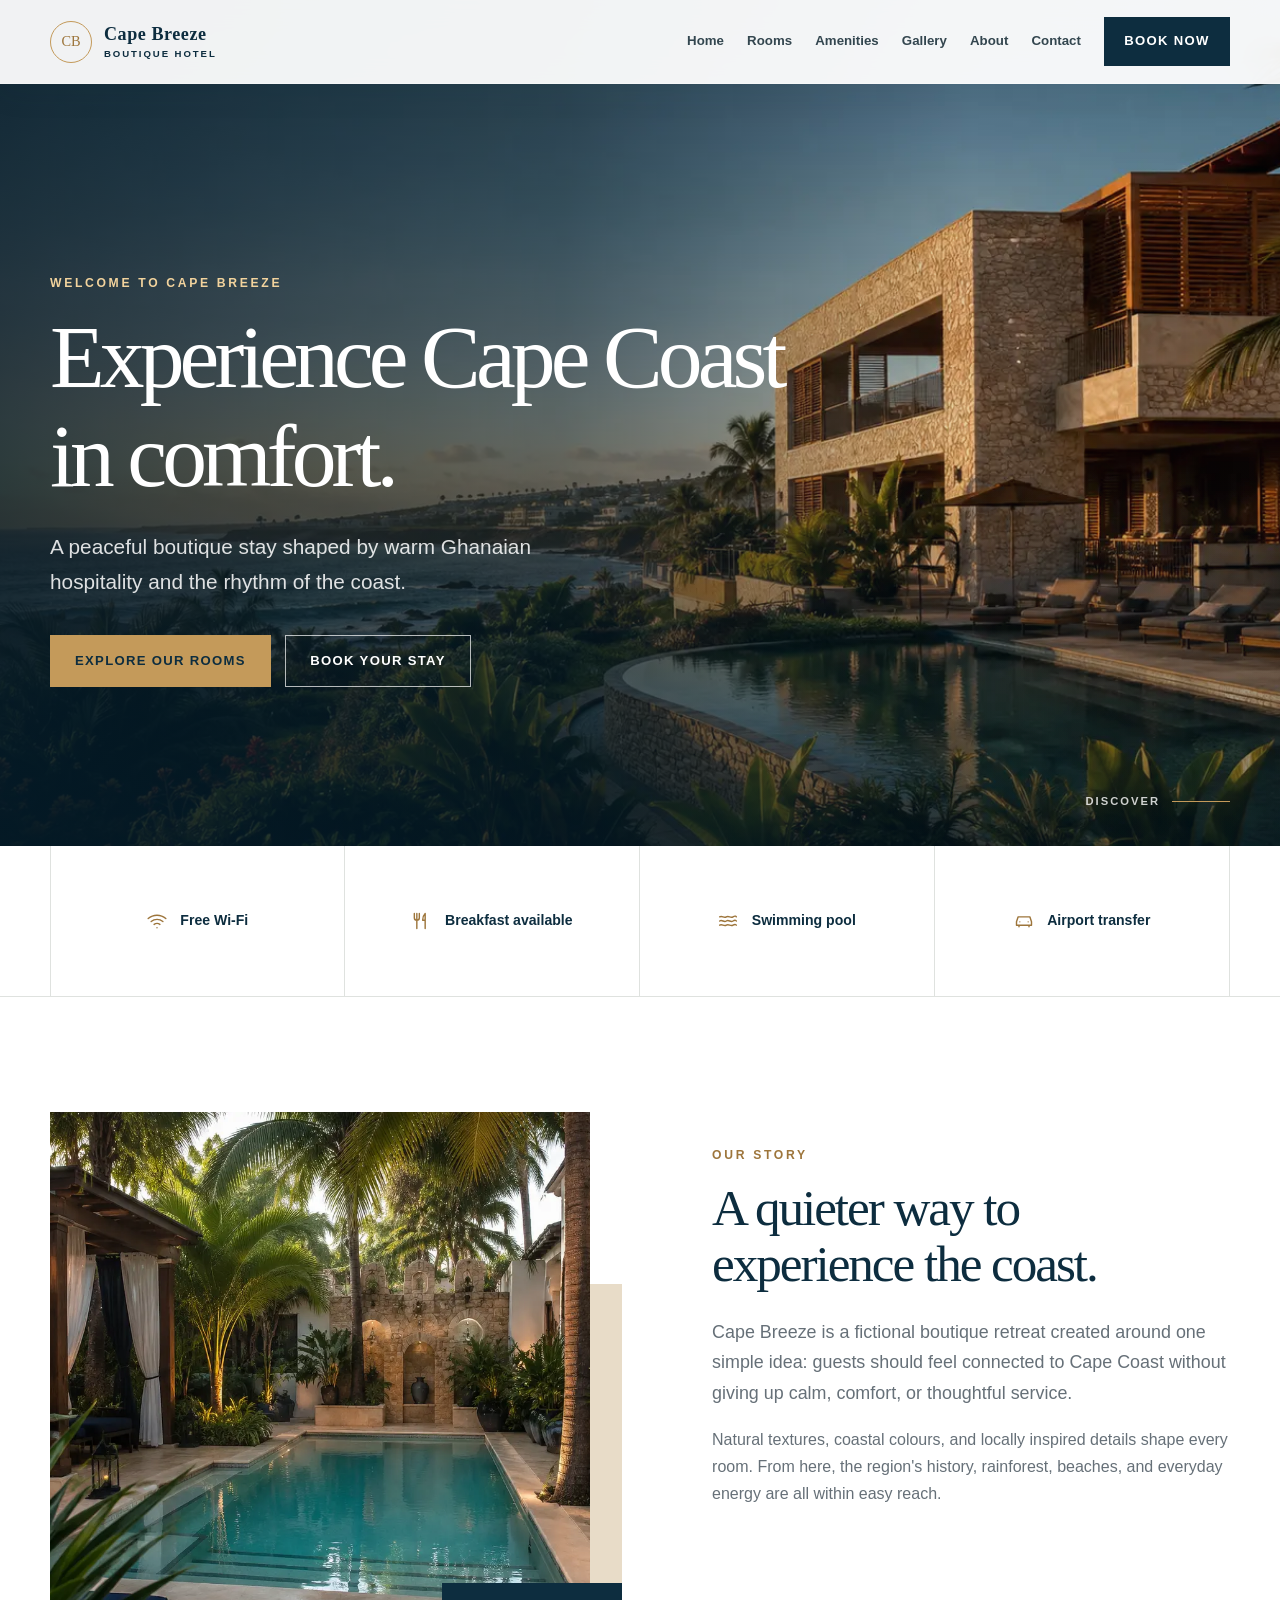
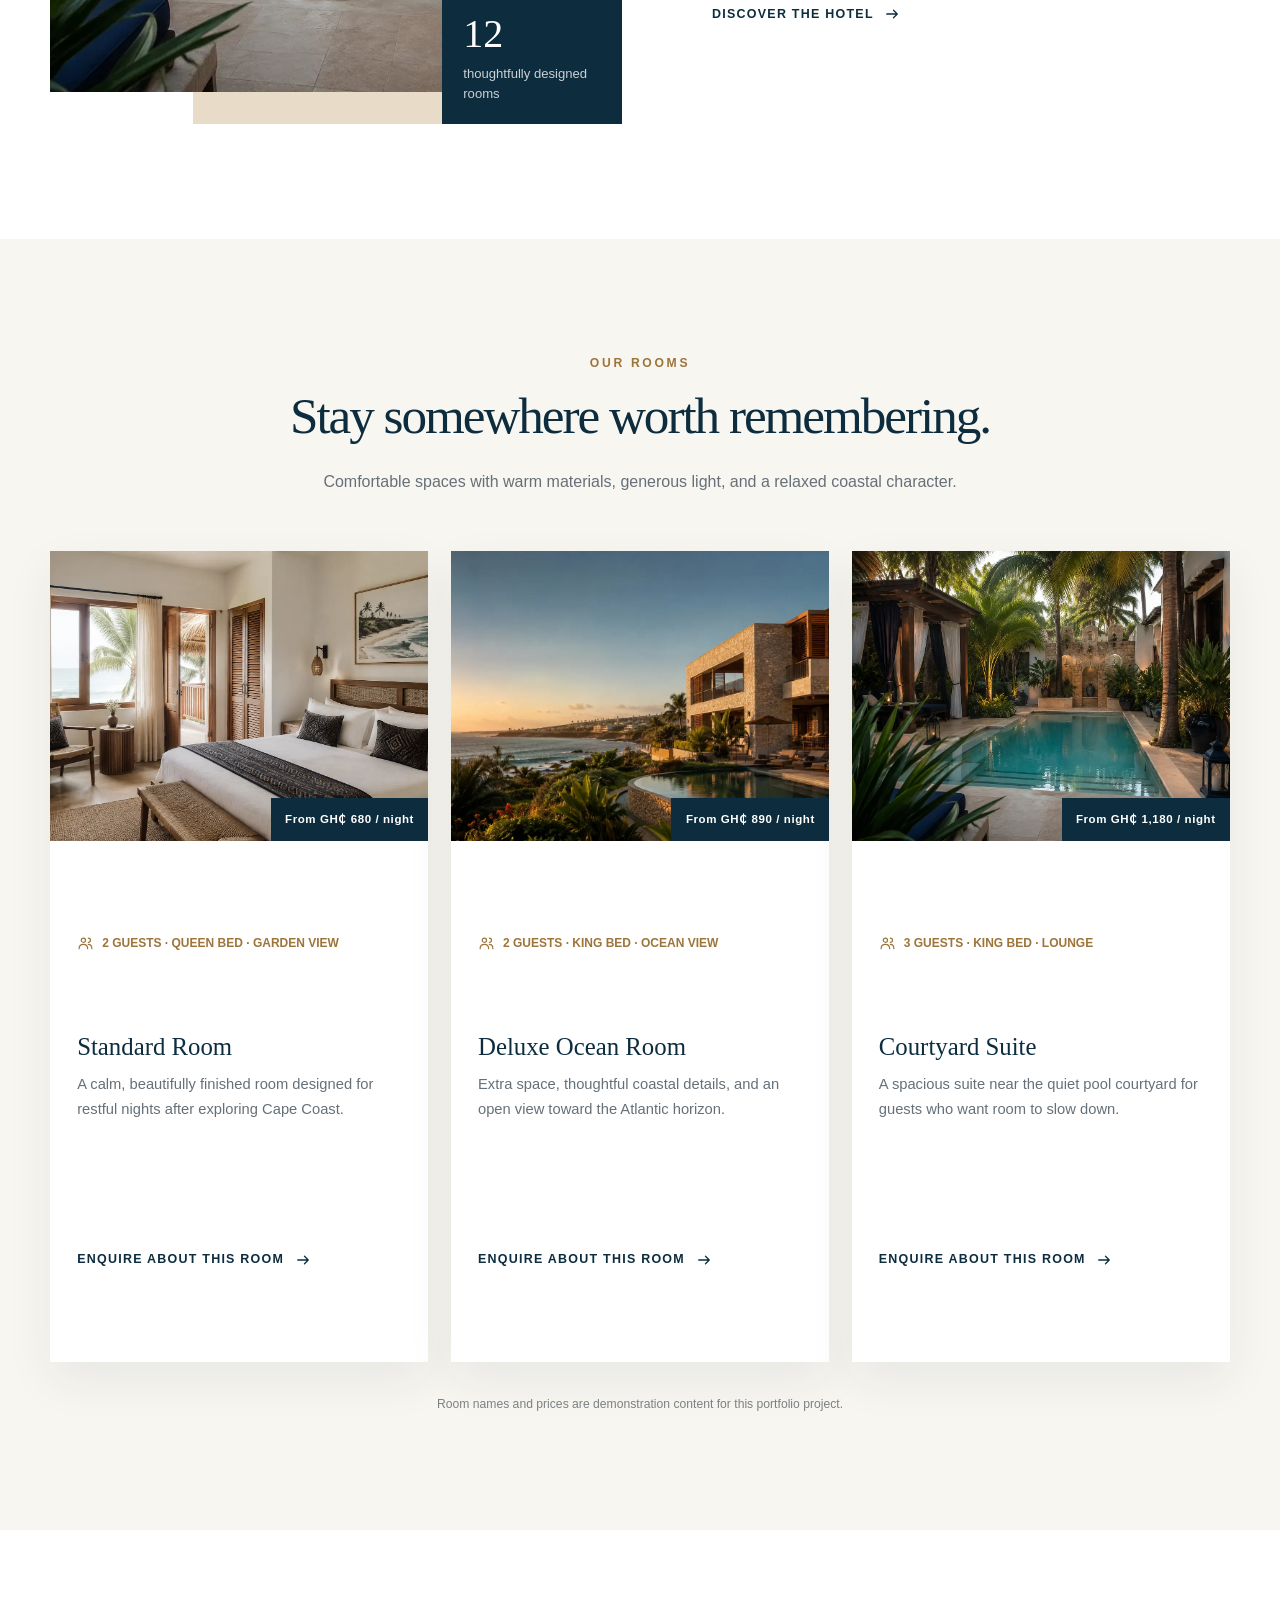
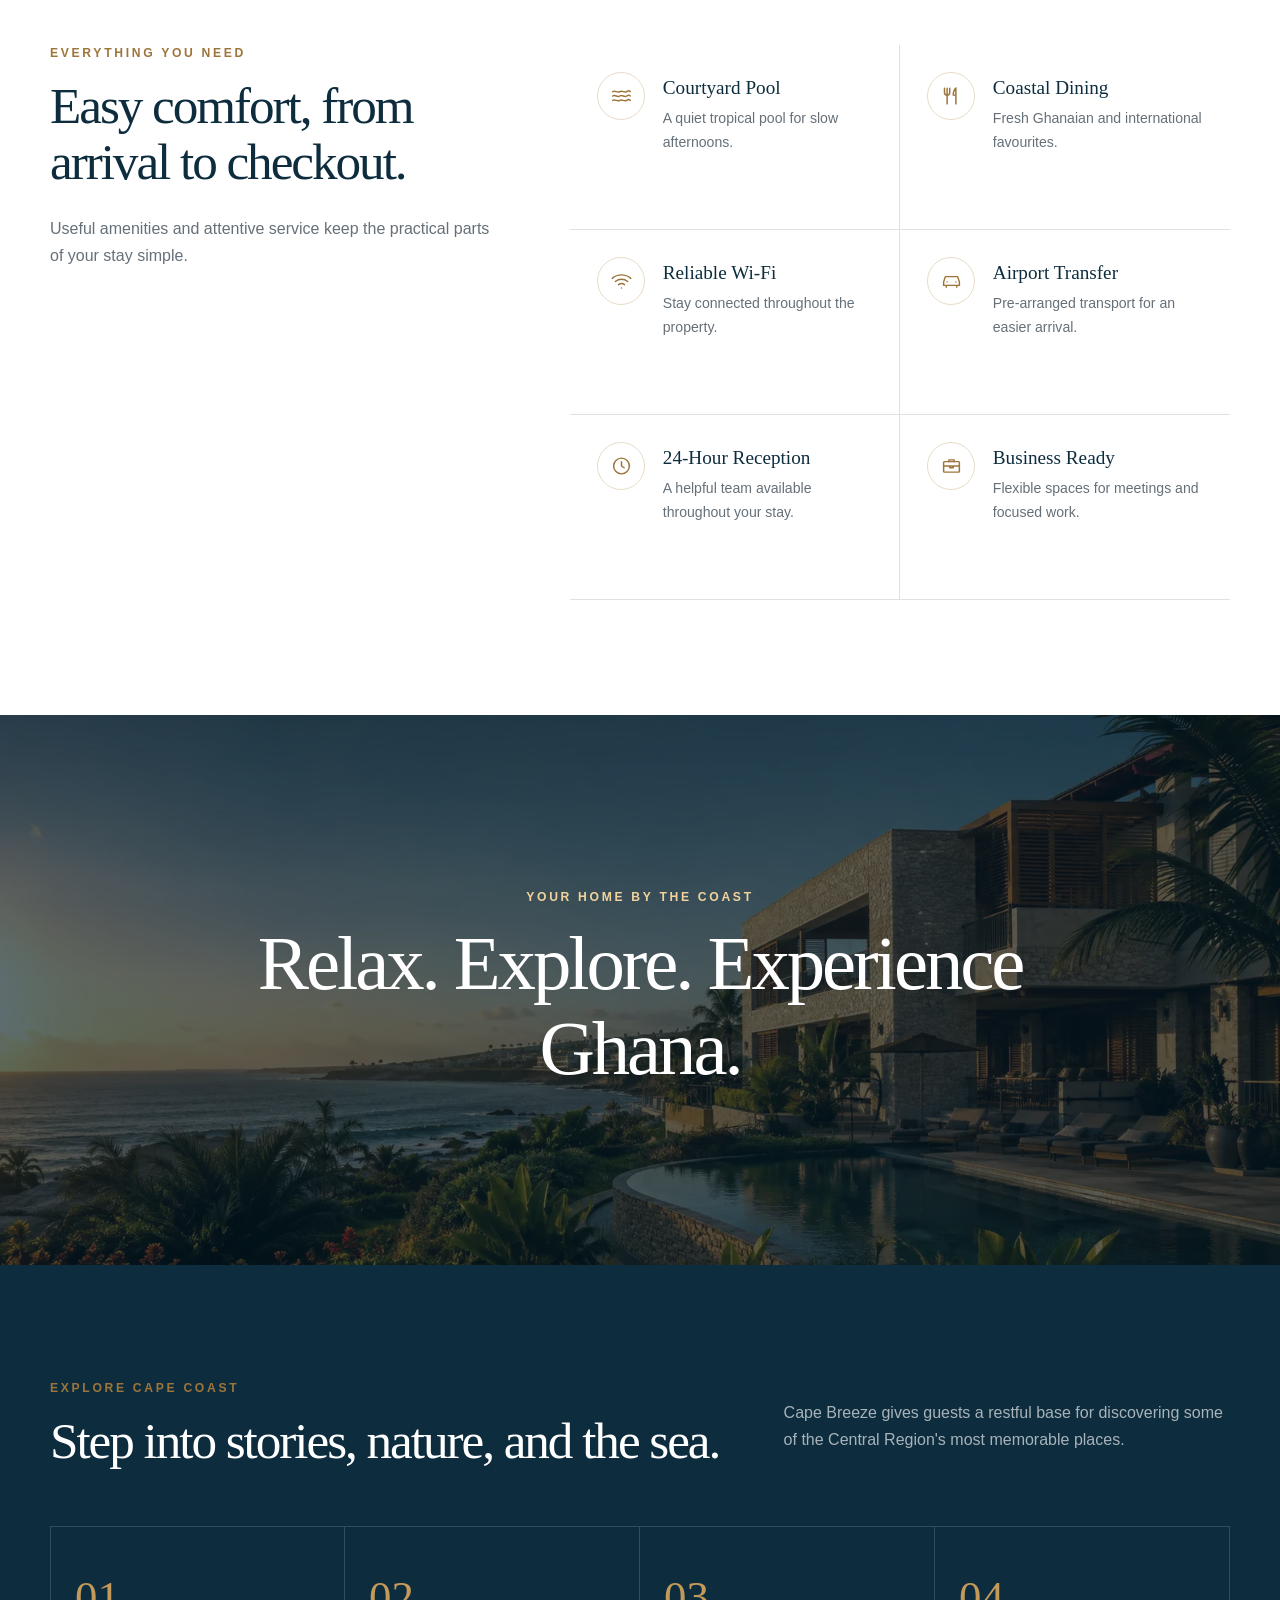
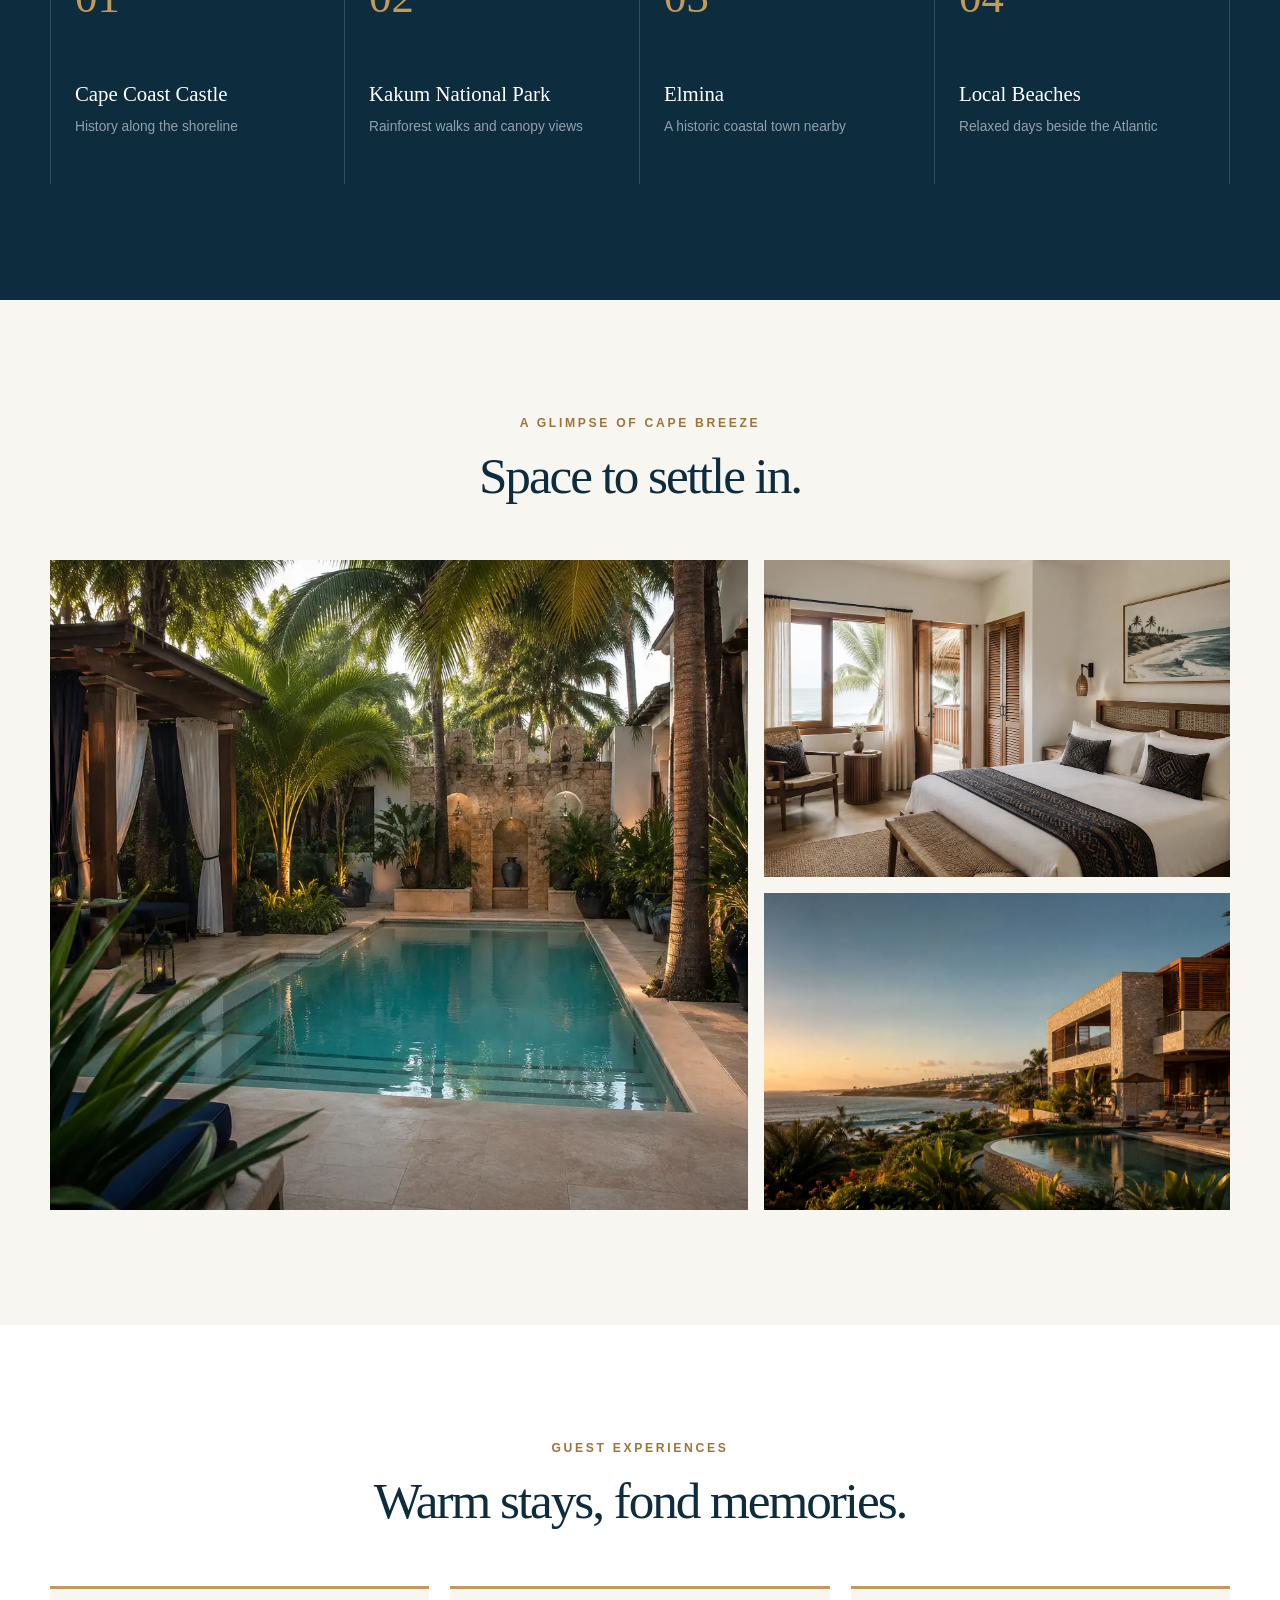
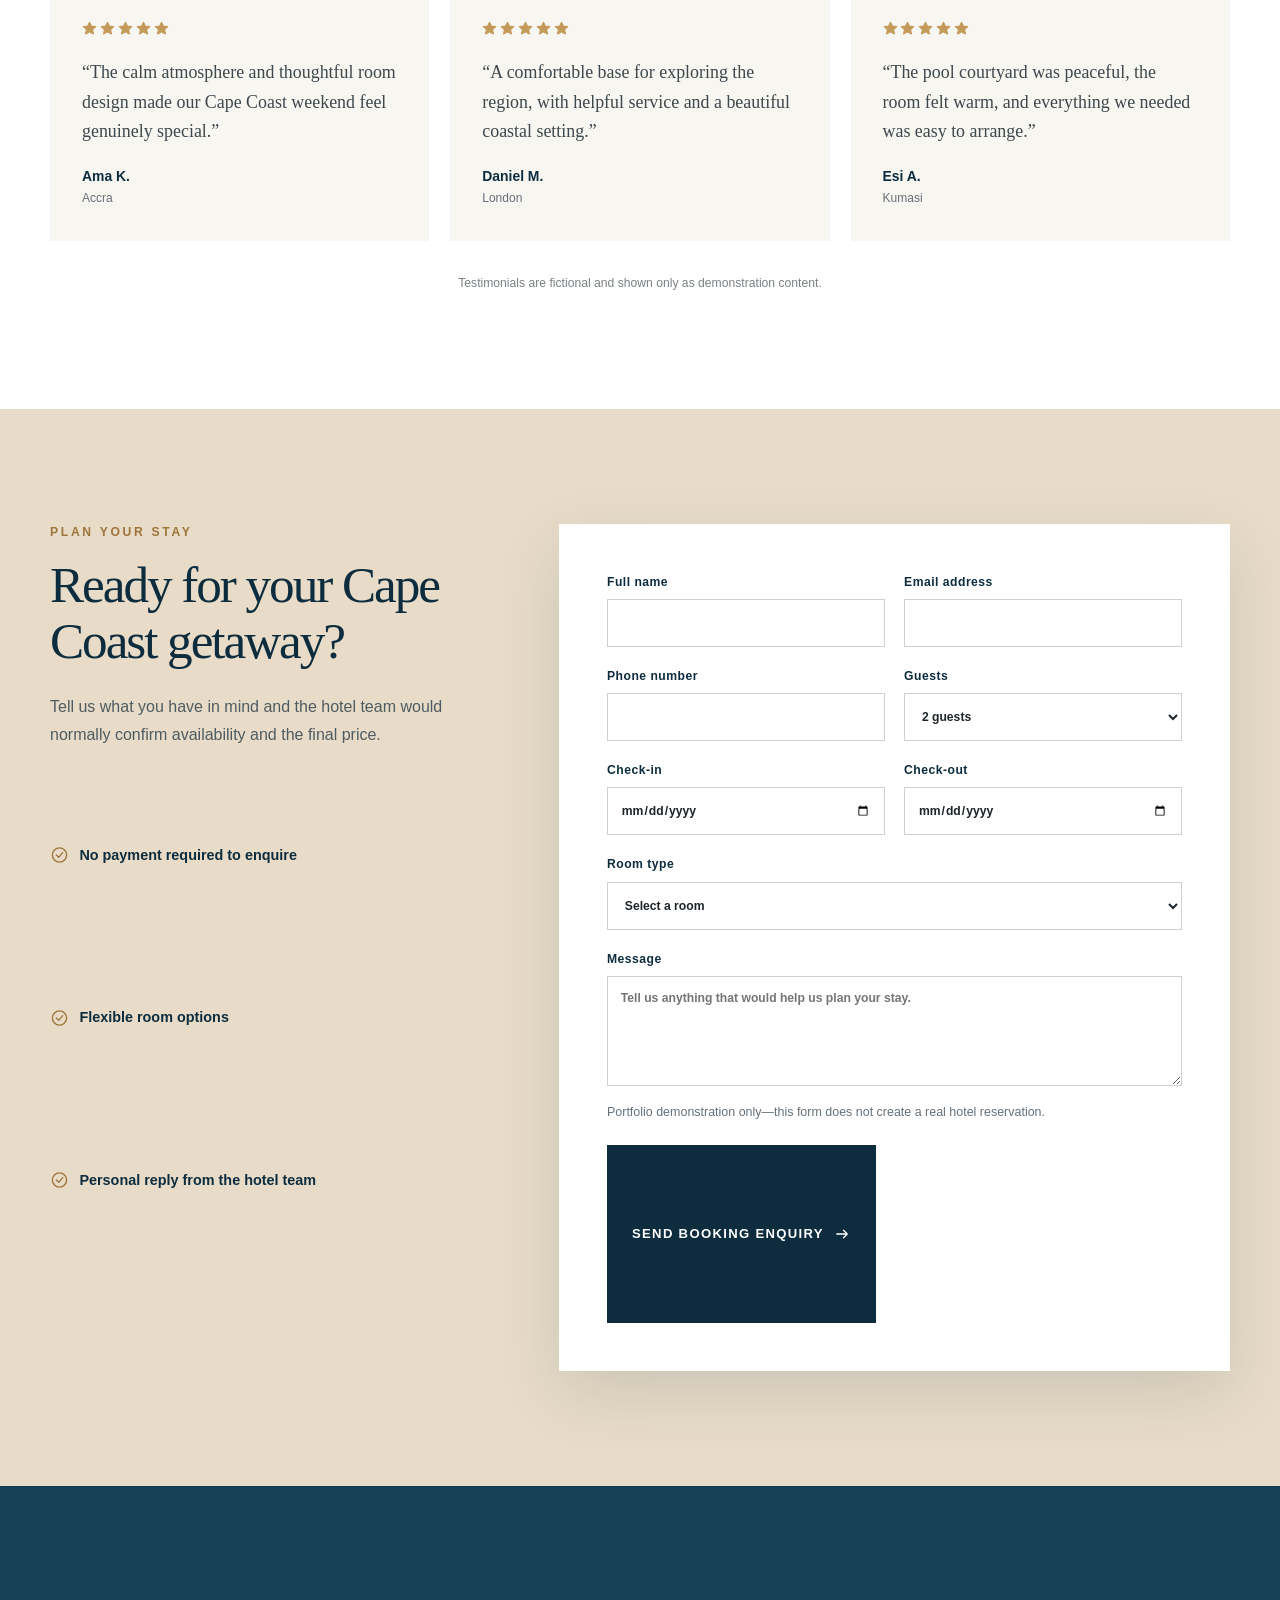
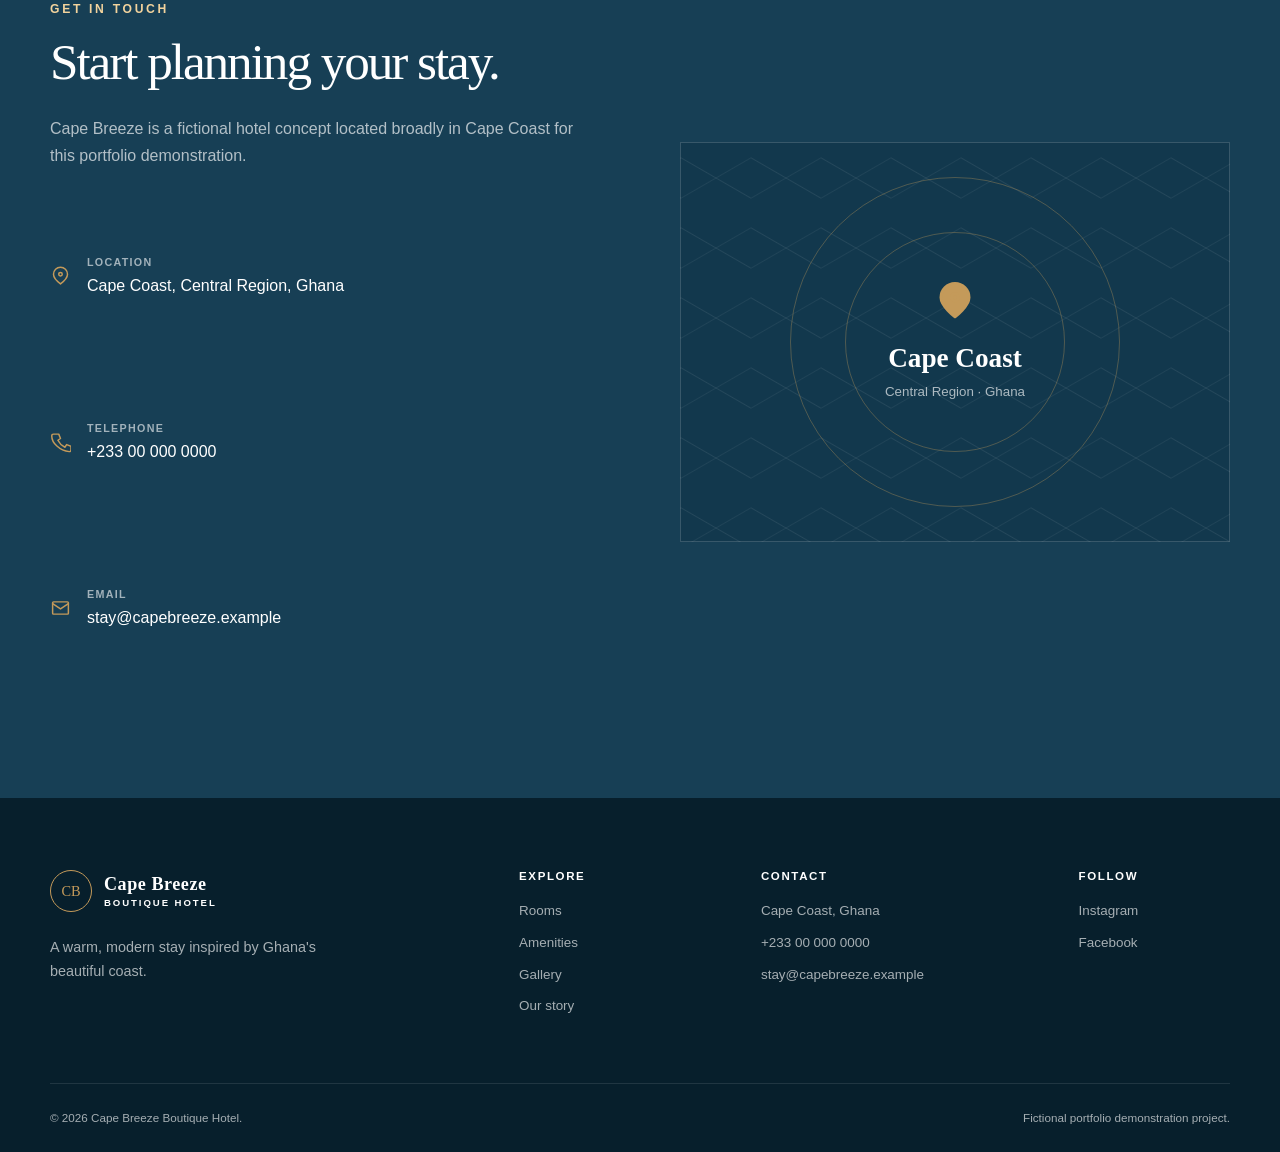
==== commit b4d845fc: "Optimize website images" ====
--- a/index.html
+++ b/index.html
@@ -99,7 +99,7 @@
       <section class="section about-section" id="about">
         <div class="container about-grid">
           <div class="image-composition">
-            <img src="assets/images/pool-courtyard.webpg" alt="Peaceful pool courtyard surrounded by tropical plants">
+            <img src="assets/images/pool-courtyard.webp" alt="Peaceful pool courtyard surrounded by tropical plants">
             <span class="image-note"><strong>12</strong> thoughtfully designed rooms</span>
           </div>
           <div class="section-copy">
@@ -122,7 +122,7 @@
 
           <div class="rooms-grid">
             <article class="room-card">
-              <div class="room-image-wrap"><img src="assets/images/guest-room.webpg" alt="Standard Room at Cape Breeze Boutique Hotel"><span class="room-price">From GH₵ 680 / night</span></div>
+              <div class="room-image-wrap"><img src="assets/images/guest-room.webp" alt="Standard Room at Cape Breeze Boutique Hotel"><span class="room-price">From GH₵ 680 / night</span></div>
               <div class="room-body">
                 <p class="room-details"><svg aria-hidden="true"><use href="#icon-users"></use></svg>2 guests · Queen bed · Garden view</p>
                 <h3>Standard Room</h3>
@@ -132,7 +132,7 @@
             </article>
 
             <article class="room-card">
-              <div class="room-image-wrap"><img src="assets/images/hotel-exterior.webpg" alt="Deluxe Ocean Room at Cape Breeze Boutique Hotel"><span class="room-price">From GH₵ 890 / night</span></div>
+              <div class="room-image-wrap"><img src="assets/images/hotel-exterior.webp" alt="Deluxe Ocean Room at Cape Breeze Boutique Hotel"><span class="room-price">From GH₵ 890 / night</span></div>
               <div class="room-body">
                 <p class="room-details"><svg aria-hidden="true"><use href="#icon-users"></use></svg>2 guests · King bed · Ocean view</p>
                 <h3>Deluxe Ocean Room</h3>
@@ -142,7 +142,7 @@
             </article>
 
             <article class="room-card">
-              <div class="room-image-wrap"><img src="assets/images/pool-courtyard.webpg" alt="Courtyard Suite at Cape Breeze Boutique Hotel"><span class="room-price">From GH₵ 1,180 / night</span></div>
+              <div class="room-image-wrap"><img src="assets/images/pool-courtyard.webp" alt="Courtyard Suite at Cape Breeze Boutique Hotel"><span class="room-price">From GH₵ 1,180 / night</span></div>
               <div class="room-body">
                 <p class="room-details"><svg aria-hidden="true"><use href="#icon-users"></use></svg>3 guests · King bed · Lounge</p>
                 <h3>Courtyard Suite</h3>
@@ -174,7 +174,7 @@
       </section>
 
       <section class="feature-banner" aria-label="Coastal hotel experience">
-        <img src="assets/images/hotel-exterior.webpg" alt="View across the coast beside Cape Breeze">
+        <img src="assets/images/hotel-exterior.webp" alt="View across the coast beside Cape Breeze">
         <div class="feature-overlay"></div>
         <div class="feature-copy"><p class="eyebrow eyebrow-light">Your home by the coast</p><h2>Relax. Explore. Experience Ghana.</h2></div>
       </section>
@@ -198,9 +198,9 @@
         <div class="container">
           <div class="section-heading centered-heading"><p class="eyebrow">A glimpse of Cape Breeze</p><h2>Space to settle in.</h2></div>
           <div class="gallery-grid">
-            <figure class="gallery-large"><img src="assets/images/pool-courtyard.webpg" alt="Tropical courtyard swimming pool" loading="lazy"></figure>
-            <figure><img src="assets/images/guest-room.webpg" alt="Guest room with coastal details" loading="lazy"></figure>
-            <figure><img src="assets/images/hotel-exterior.webpg" alt="Hotel and Atlantic coast at sunset" loading="lazy"></figure>
+            <figure class="gallery-large"><img src="assets/images/pool-courtyard.webp" alt="Tropical courtyard swimming pool" loading="lazy"></figure>
+            <figure><img src="assets/images/guest-room.webp" alt="Guest room with coastal details" loading="lazy"></figure>
+            <figure><img src="assets/images/hotel-exterior.webp" alt="Hotel and Atlantic coast at sunset" loading="lazy"></figure>
           </div>
         </div>
       </section>
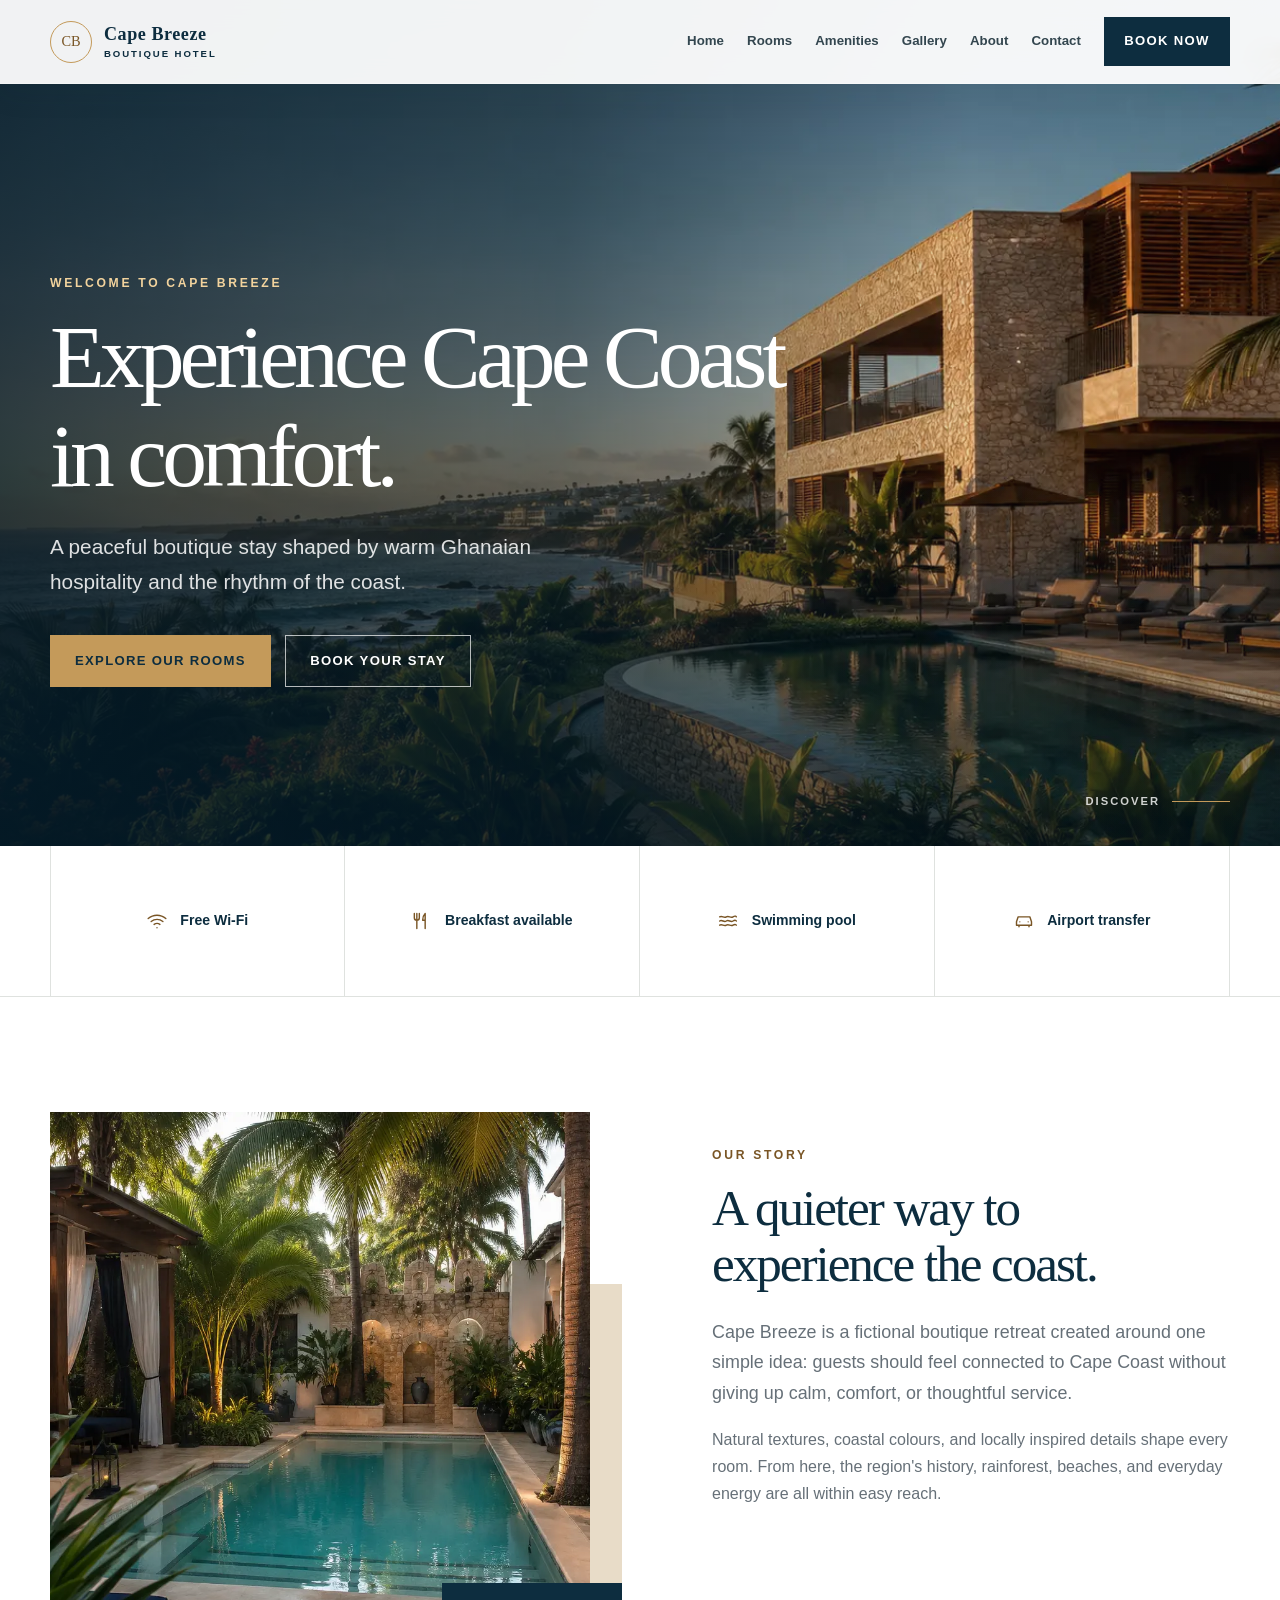
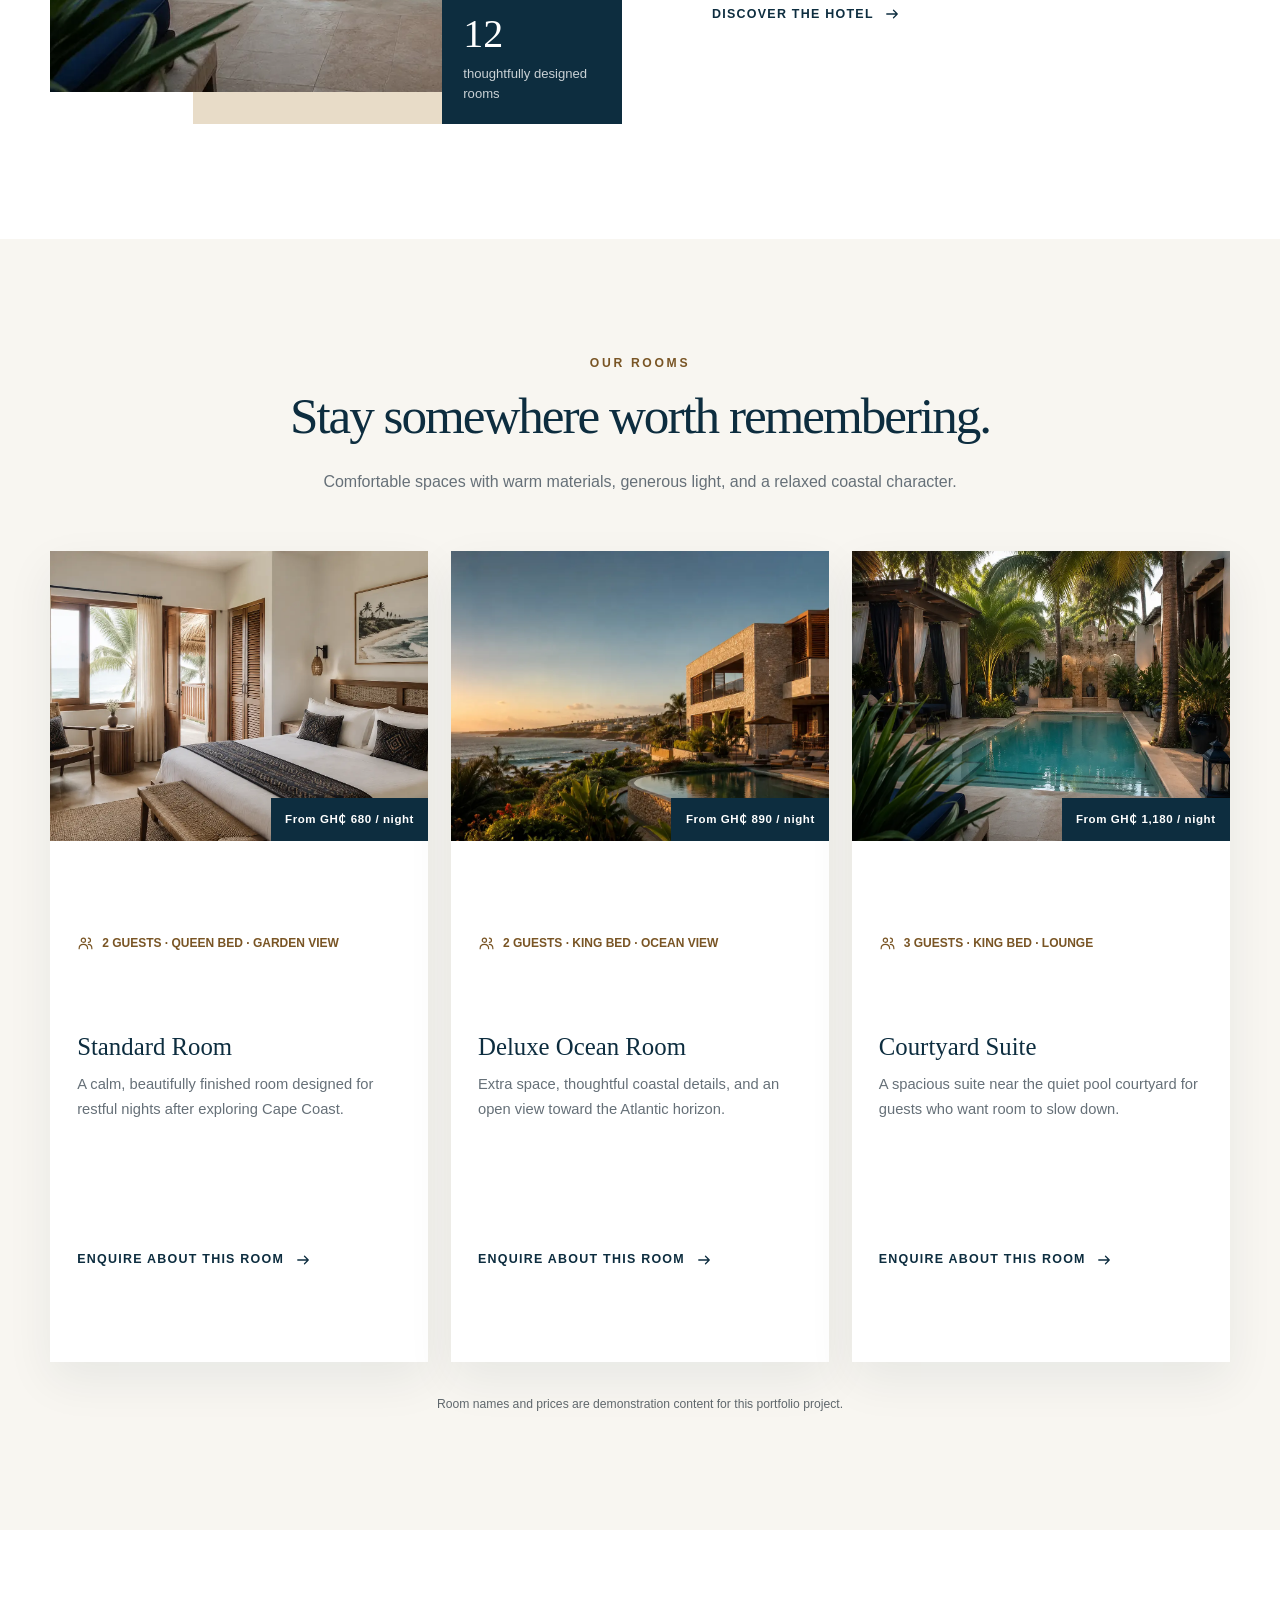
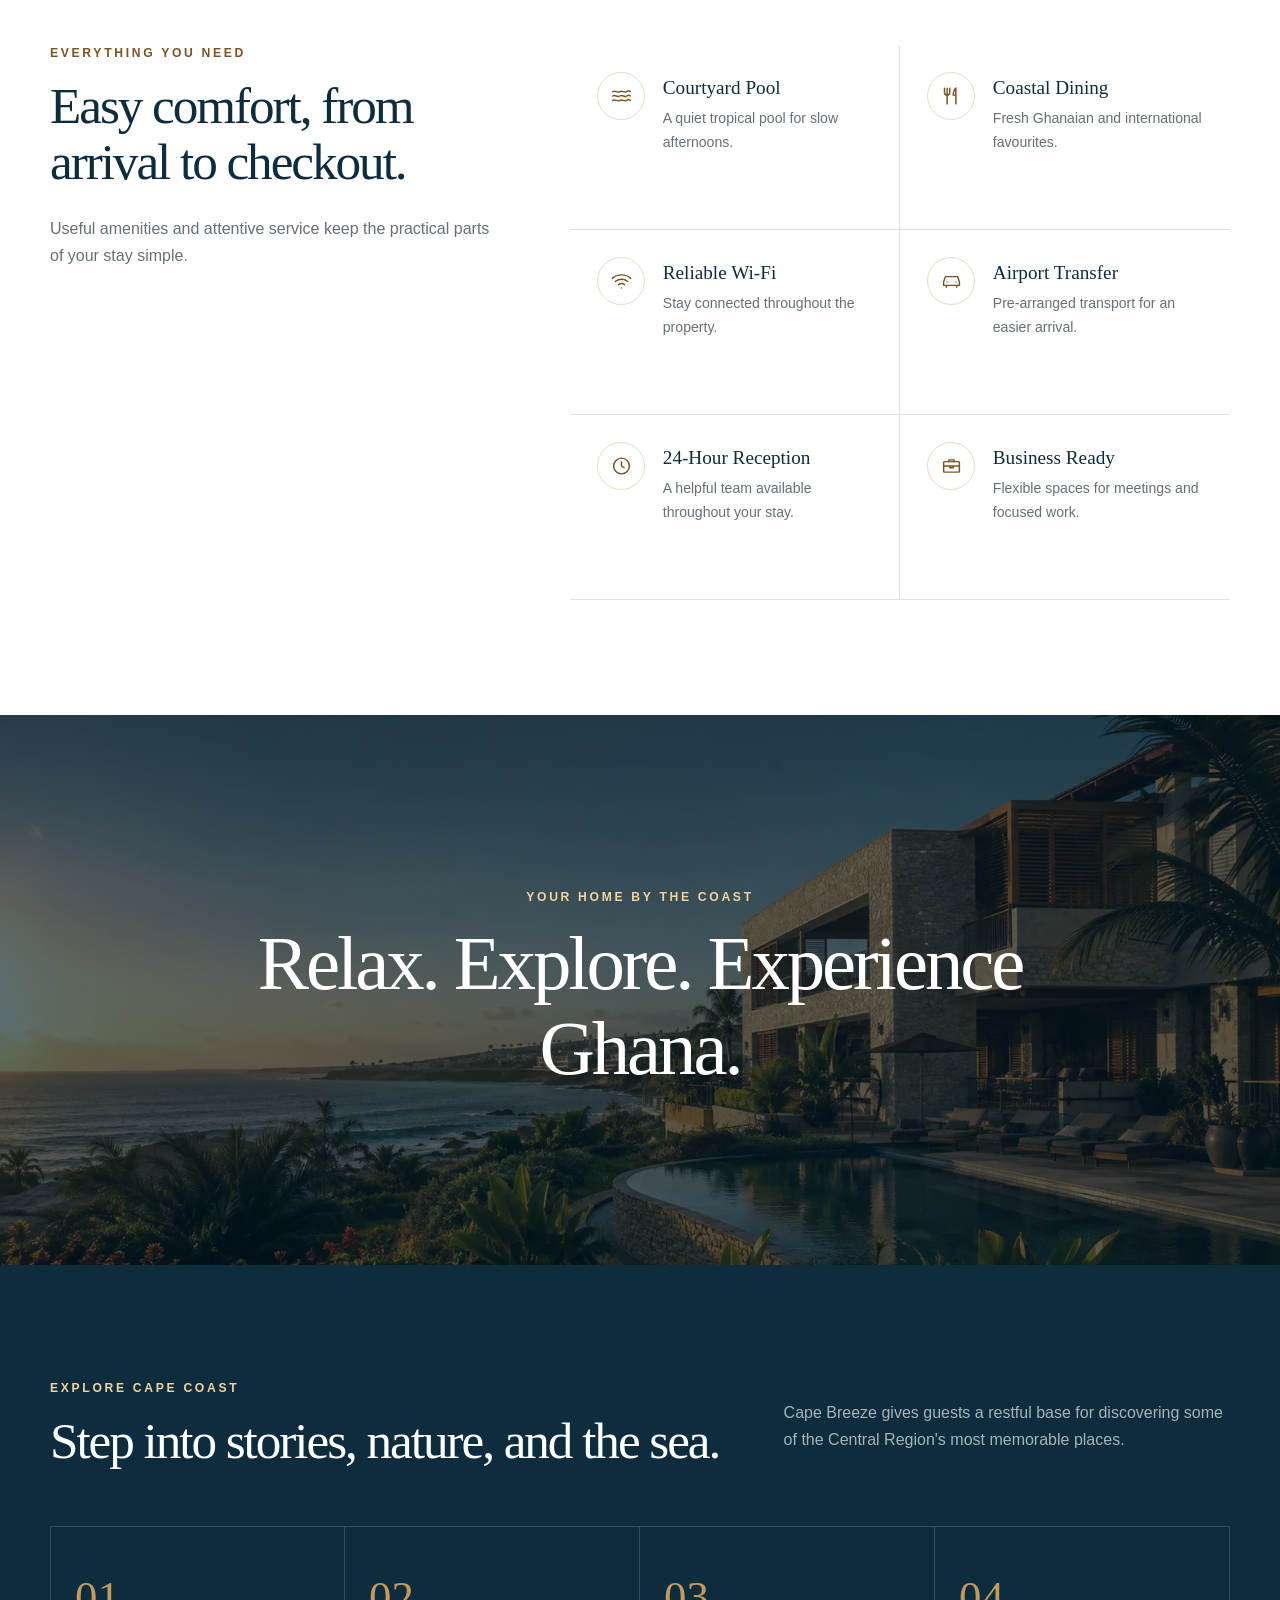
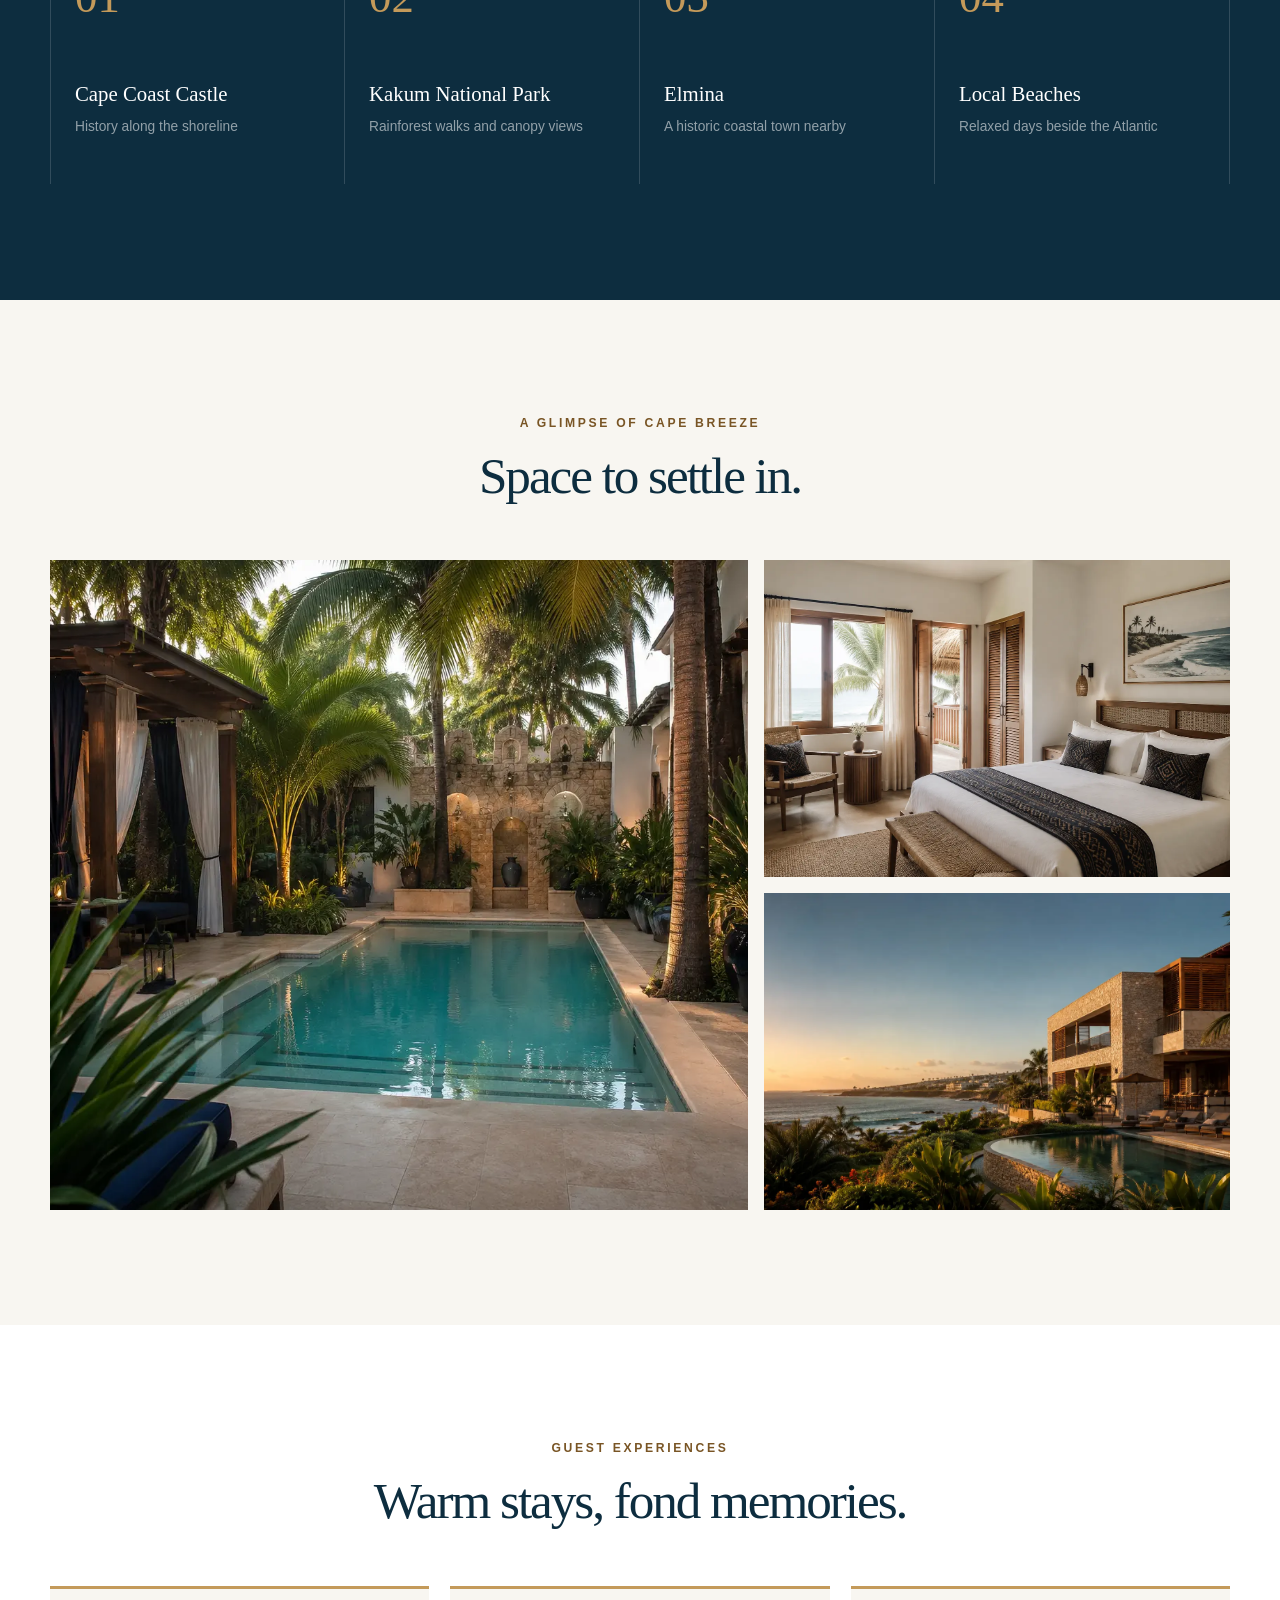
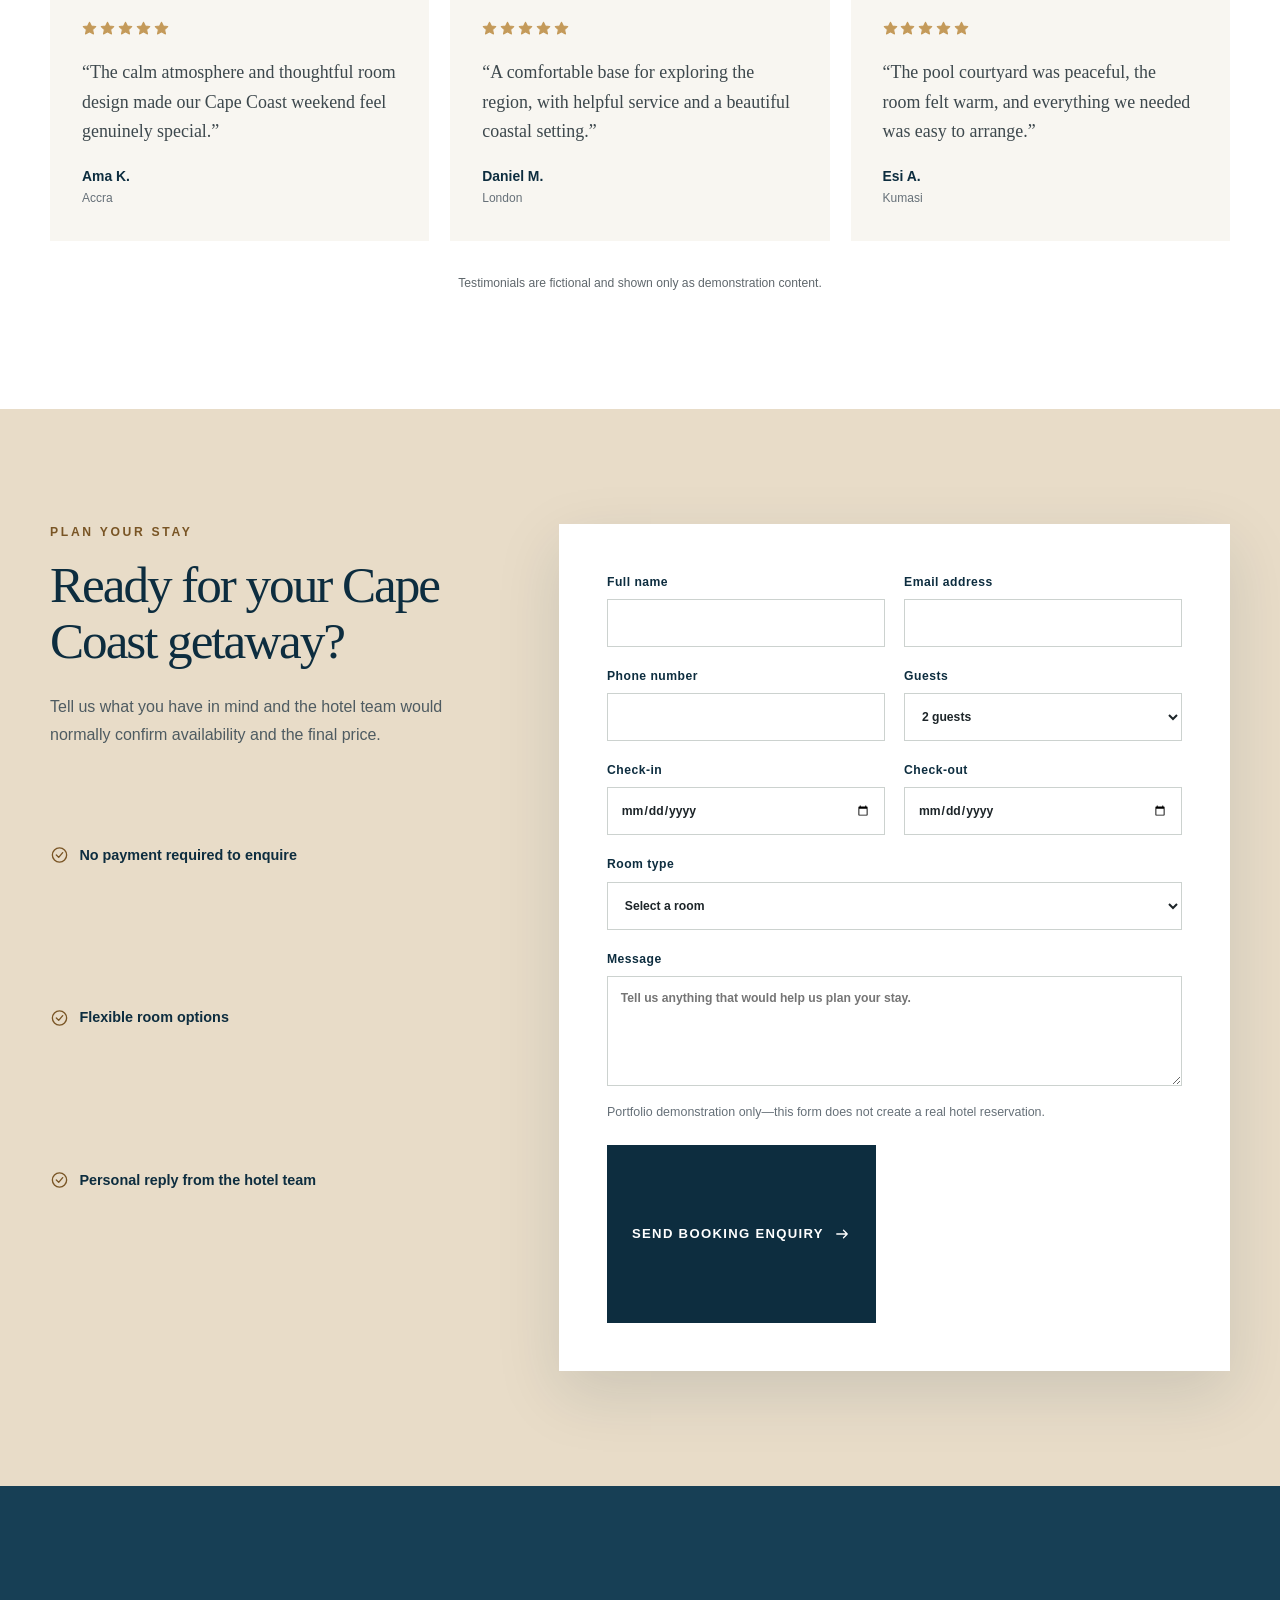
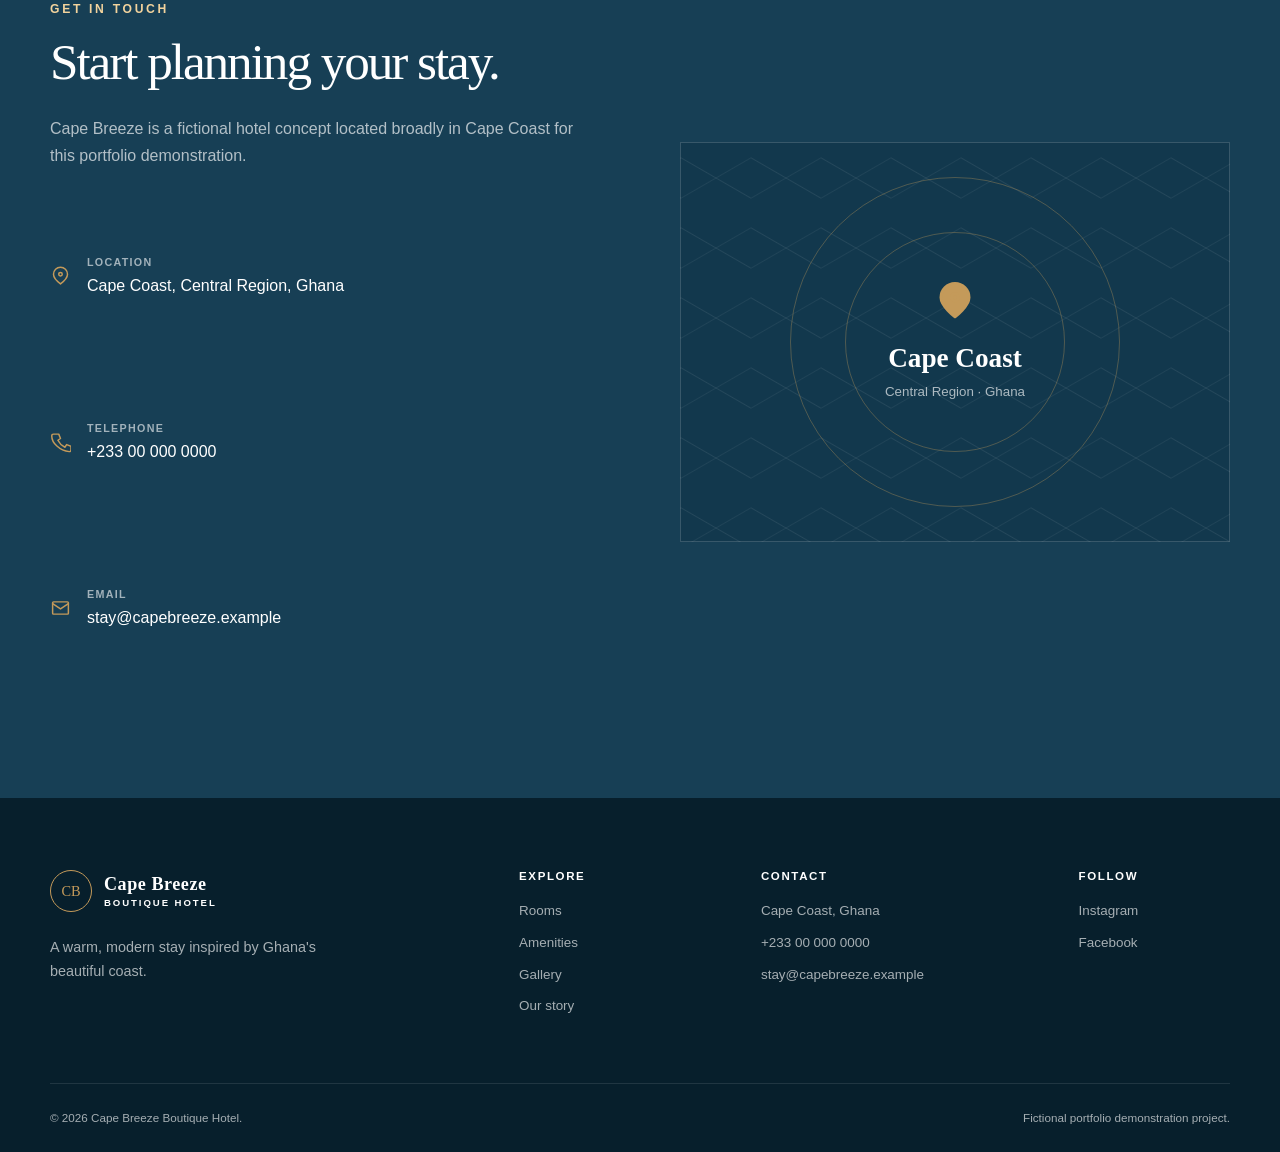
==== commit 0c9ed5d3: "Improve accessibility contrast and ARIA" ====
--- a/index.html
+++ b/index.html
@@ -279,7 +279,7 @@
               <p><svg aria-hidden="true"><use href="#icon-mail"></use></svg><span><strong>Email</strong>stay@capebreeze.example</span></p>
             </div>
           </div>
-          <div class="map-card" aria-label="Cape Coast location illustration">
+          <div class="map-card" role="img" aria-label="Cape Coast location illustration">
             <span class="map-ring map-ring-one"></span><span class="map-ring map-ring-two"></span>
             <svg aria-hidden="true"><use href="#icon-pin"></use></svg><strong>Cape Coast</strong><small>Central Region · Ghana</small>
           </div>
--- a/css/style.css
+++ b/css/style.css
@@ -2,7 +2,7 @@
   --navy: #0d2d3f;
   --navy-light: #173f55;
   --gold: #c49a5a;
-  --gold-dark: #9d753b;
+  --gold-dark: #795525;
   --sand: #e8dcc8;
   --cream: #f8f6f1;
   --white: #ffffff;
@@ -617,7 +617,7 @@
 
 .demo-note {
   margin: 2rem auto 0;
-  color: #7b8083;
+  color: #5f676c;
   font-size: 0.76rem;
   text-align: center;
 }
@@ -725,6 +725,10 @@
 .destinations-section h2,
 .destinations-section h3 {
   color: var(--white);
+}
+
+.destinations-section .eyebrow {
+  color: #f2d39d;
 }
 
 .split-heading {
